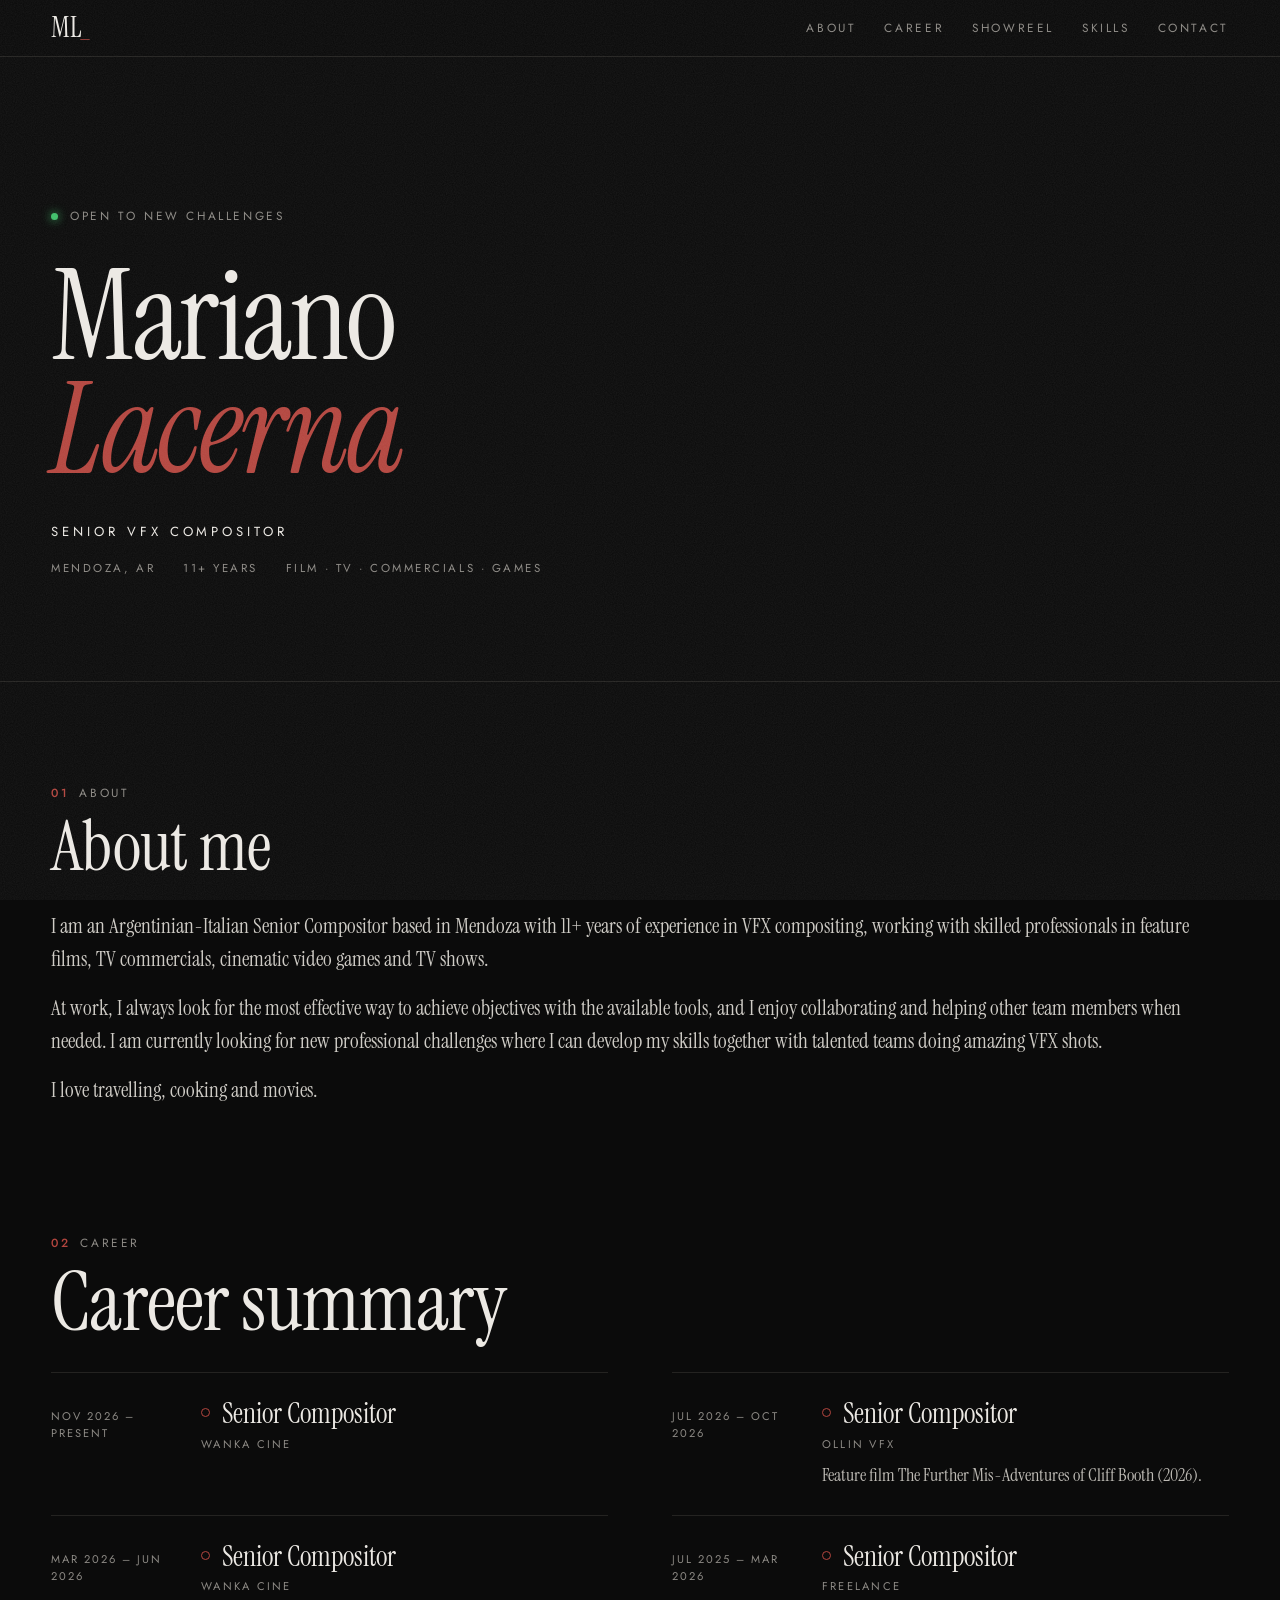
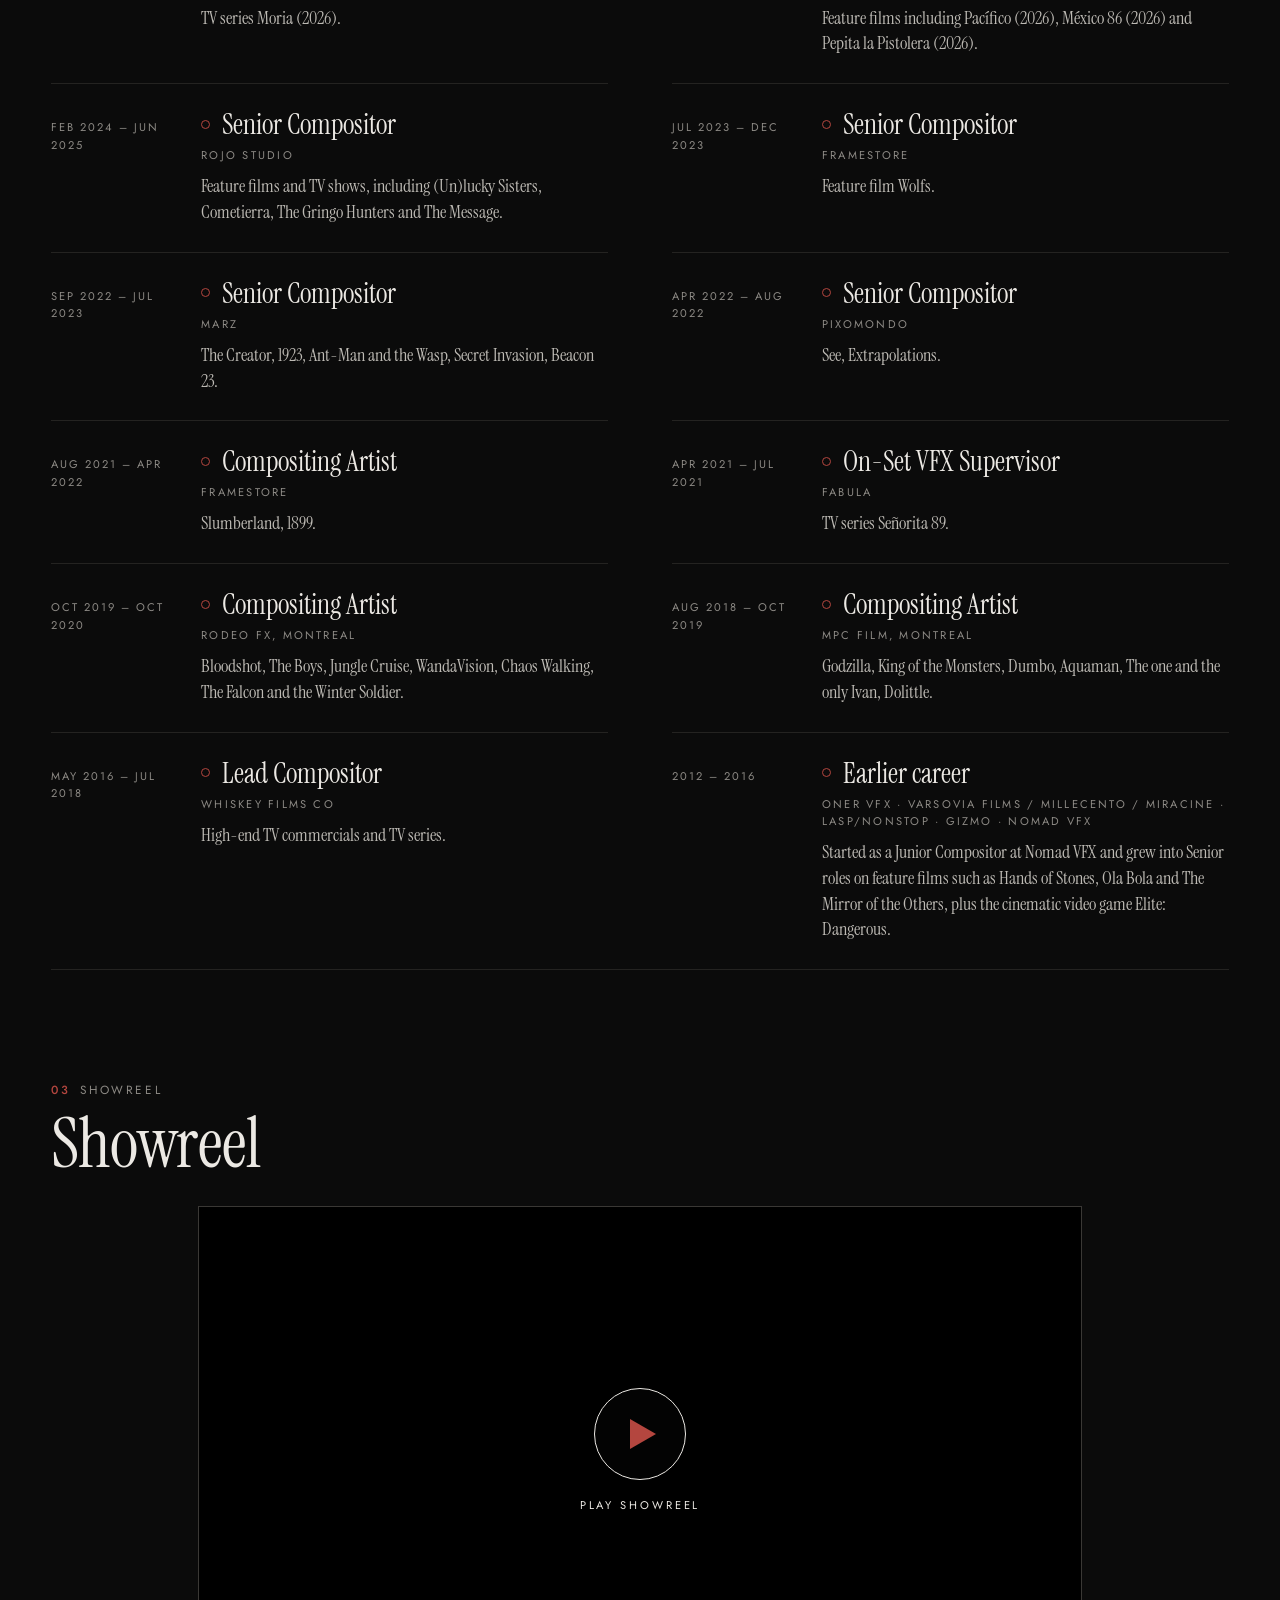
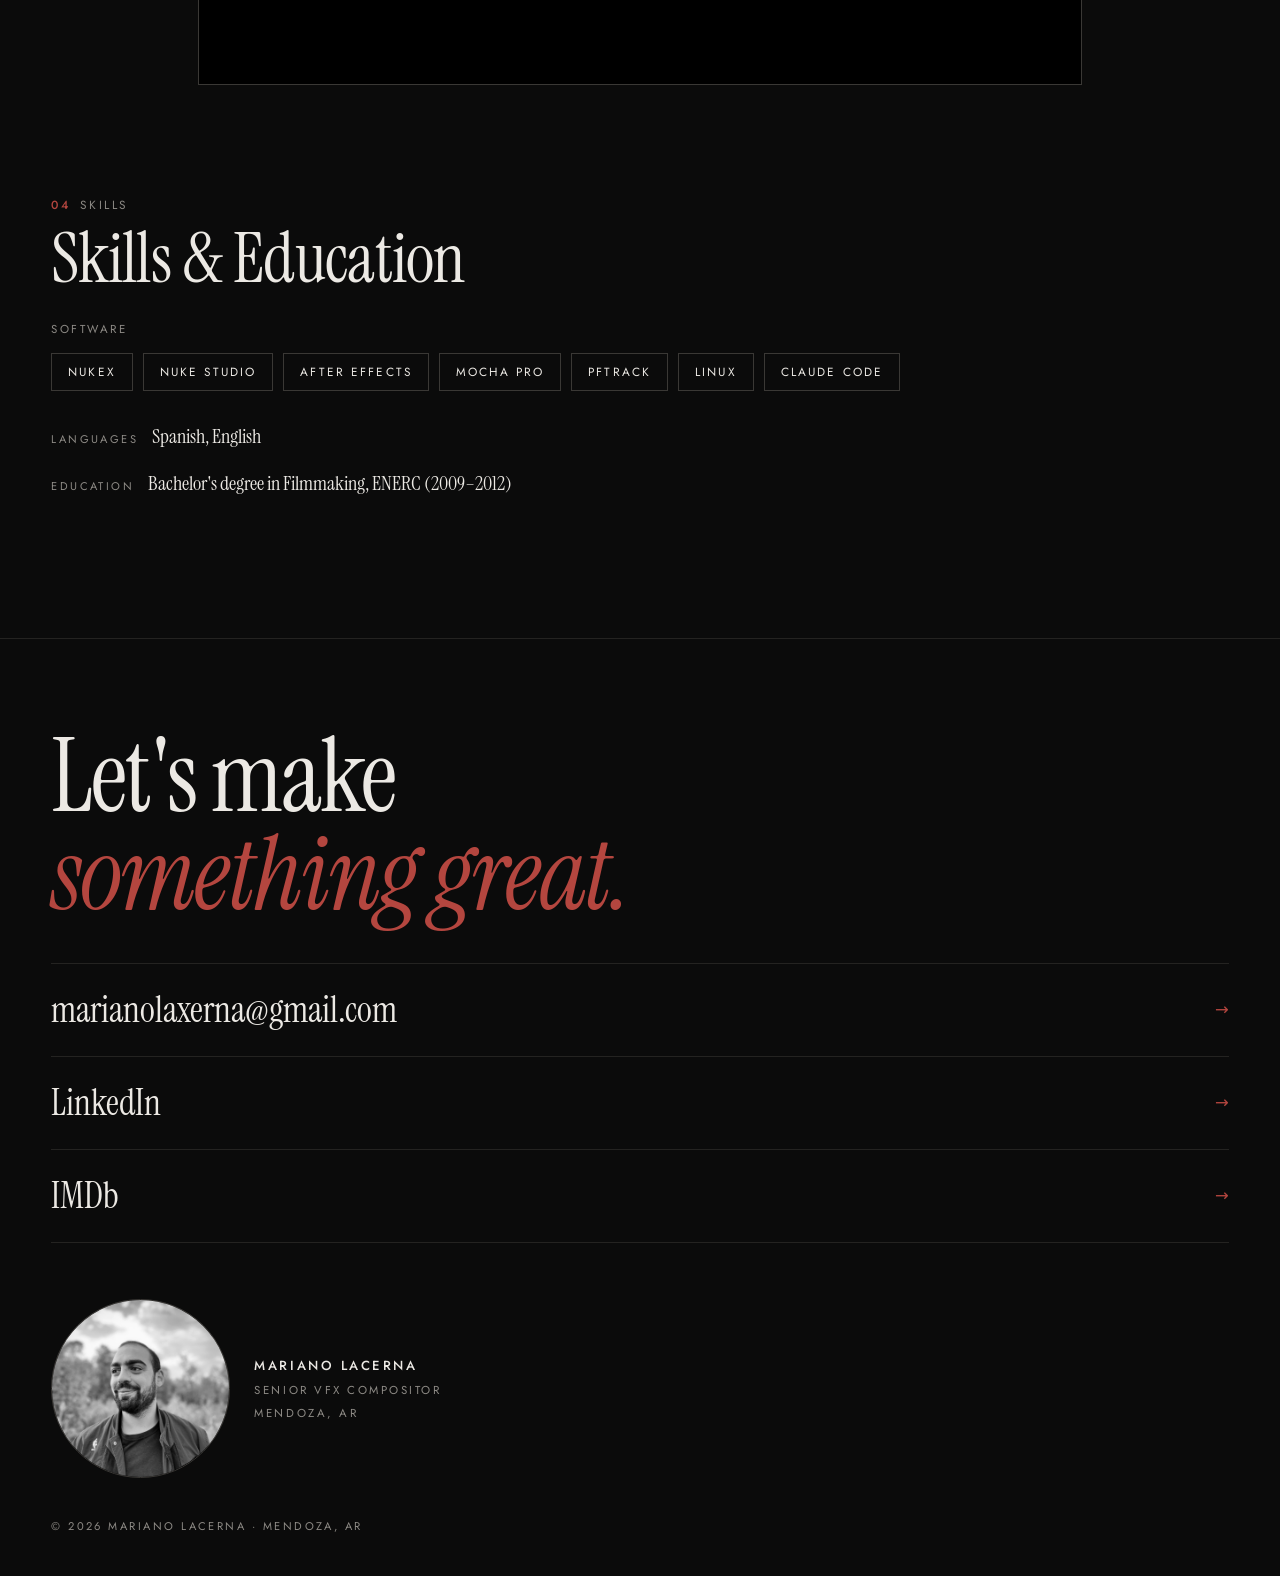
==== index.html @ 662ea22d "About me: full-width text Co-Authored-By: Claude Sonnet 5.5 <noreply@anthropic.com>" ====
<!DOCTYPE html>
<html lang="en">
<head>
  <meta charset="UTF-8">
  <meta name="viewport" content="width=device-width, initial-scale=1">
  <title>Mariano Lacerna – VFX Compositor</title>
  <meta name="description" content="Personal website of Mariano Lacerna, Senior VFX Compositor with 11+ years of experience in feature films, TV shows, commercials and video games.">
  <meta name="theme-color" content="#0a0a0a">
  <link rel="preconnect" href="https://fonts.googleapis.com">
  <link rel="preconnect" href="https://fonts.gstatic.com" crossorigin>
  <link href="https://fonts.googleapis.com/css2?family=Instrument+Serif:ital@0;1&family=Jost:wght@300;400;500&display=swap" rel="stylesheet">
  <style>
    :root {
      --bg: #0b0b0b;
      --text: #ece9e4;
      --muted: #8d8a85;
      --line: #242321;
      --accent: #b4463f;      /* desaturated red */
      --ok: #3fbf6a;
      --gutter: clamp(20px, 4vw, 72px);
      --serif: "Instrument Serif", "Cormorant Garamond", Georgia, serif;
      --sans: "Jost", system-ui, -apple-system, "Segoe UI", Roboto, sans-serif;
    }
    * { box-sizing: border-box; }
    html { scroll-behavior: smooth; font-size: clamp(16px, .55vw + 9.4px, 22px); }
    body {
      margin: 0; background: var(--bg); color: var(--text);
      font-family: var(--serif); font-size: 1.2rem; line-height: 1.55;
      -webkit-font-smoothing: antialiased;
    }
    /* film grain */
    body::after {
      content: ""; position: fixed; inset: 0; pointer-events: none; z-index: 50; opacity: .07;
      background-image: url("data:image/svg+xml;utf8,<svg xmlns='http://www.w3.org/2000/svg' width='200' height='200'><filter id='n'><feTurbulence type='fractalNoise' baseFrequency='.9' numOctaves='2' stitchTiles='stitch'/><feColorMatrix values='0 0 0 0 1  0 0 0 0 1  0 0 0 0 1  0 0 0 .9 0'/></filter><rect width='100%' height='100%' filter='url(%23n)'/></svg>");
    }
    ::selection { background: var(--accent); color: #fff; }
    a { color: inherit; }
    :focus-visible { outline: 1px solid var(--text); outline-offset: 4px; }
    .container { width: 100%; padding: 0 var(--gutter); }

    /* ---------- top bar ---------- */
    .topbar { position: sticky; top: 0; z-index: 10; background: rgba(11,11,11,.88); backdrop-filter: blur(6px); border-bottom: 1px solid var(--line); }
    .topbar .container { display: flex; justify-content: space-between; align-items: center; gap: 16px; min-height: 56px; }
    .logo { font-family: var(--serif); font-size: 1.7rem; text-decoration: none; line-height: 1; }
    .logo span { color: var(--accent); font-style: italic; }
    nav { display: flex; flex-wrap: wrap; gap: 4px 28px; }
    nav a { font-family: var(--sans); font-size: .72rem; text-transform: uppercase; letter-spacing: .22em; color: var(--muted); text-decoration: none; padding: 4px 0; transition: color .2s; }
    nav a:hover { color: var(--text); }

    /* ---------- hero ---------- */
    .hero { padding: clamp(64px, 11vw, 150px) 0 clamp(56px, 8vw, 110px); border-bottom: 1px solid var(--line); text-align: left; }
    .status { display: inline-flex; align-items: center; gap: 12px; font-family: var(--sans); font-size: .72rem; text-transform: uppercase; letter-spacing: .22em; color: var(--muted); margin-bottom: 36px; }
    .status i { width: 7px; height: 7px; border-radius: 50%; background: var(--ok); box-shadow: 0 0 10px var(--ok); animation: blink 1.6s ease-in-out infinite; }
    .hero h1 { margin: 0; font-family: var(--serif); font-weight: 400; font-size: clamp(2.7rem, 9.75vw, 9rem); line-height: .9; letter-spacing: -.02em; }
    .hero h1 em { display: block; font-style: italic; color: var(--accent); }
    .tagline { margin: 36px 0 0; max-width: none; font-family: var(--sans); font-size: .8rem; text-transform: uppercase; letter-spacing: .3em; color: var(--text); }
    .hero-meta { margin-top: 18px; display: flex; flex-wrap: wrap; justify-content: flex-start; gap: 6px 28px; font-family: var(--sans); font-size: .7rem; text-transform: uppercase; letter-spacing: .22em; color: var(--muted); }

    /* ---------- sections ---------- */
    .wrap { width: 100%; padding: 0 var(--gutter); }
    section { padding: clamp(56px, 8vw, 110px) 0 8px; }
    .row { display: grid; grid-template-columns: minmax(0, 1fr); gap: 10px; }
    .row > div { min-width: 0; }
    .label { font-family: var(--sans); font-size: .72rem; text-transform: uppercase; letter-spacing: .22em; color: var(--muted); }
    .label b { color: var(--accent); font-weight: 500; margin-right: 10px; }
    h2 { margin: 0 0 28px; font-family: var(--serif); font-weight: 400; font-size: clamp(2.4rem, 5.4vw, 4.6rem); line-height: 1; letter-spacing: -.01em; }
    p { margin: 0 0 16px; max-width: 58ch; }
    #about p { color: #cfccc6; font-size: 1.3rem; max-width: none; }

    /* ---------- showreel ---------- */
    .reel { position: relative; border: 1px solid #3a3835; background: #000; width: 75%; max-width: 960px; margin: 0 auto; }
    .reel iframe { display: block; filter: grayscale(1) brightness(.6) contrast(1.15); transition: filter .3s ease; }
    .play {
      position: absolute; top: 50%; left: 50%; z-index: 4;
      width: 92px; height: 92px; margin: -58px 0 0 -46px; padding: 0; cursor: pointer;
      background: rgba(11,11,11,.35); border: 1px solid var(--text); border-radius: 50%;
      display: grid; place-items: center; color: var(--text);
      transition: background .25s, border-color .25s, transform .25s, opacity .3s;
    }
    .play svg { width: 26px; height: 30px; margin-left: 5px; fill: var(--accent); transition: fill .25s; }
    .play::after {
      content: "Play showreel"; position: absolute; top: calc(100% + 18px); left: 50%; transform: translateX(-50%);
      white-space: nowrap; font-family: var(--sans); font-size: .68rem; text-transform: uppercase; letter-spacing: .26em; color: var(--text);
    }
    .play:hover { background: var(--accent); border-color: var(--accent); transform: scale(1.06); }
    .play:hover svg { fill: #fff; }
    .play:focus-visible { outline: 1px solid #fff; outline-offset: 6px; }
    .reel.playing .play { opacity: 0; pointer-events: none; }
    .reel.playing iframe { filter: none; }

    /* ---------- career ---------- */
    .timeline { list-style: none; margin: 0; padding: 0; display: grid; grid-template-columns: repeat(2, minmax(0, 1fr)); column-gap: clamp(32px, 5vw, 96px); border-bottom: 1px solid var(--line); }
    .timeline li { display: grid; grid-template-columns: clamp(130px, 10vw, 170px) minmax(0, 1fr); gap: 6px 20px; padding: 26px 0; border-top: 1px solid var(--line); }
    .date { font-family: var(--sans); font-size: .68rem; text-transform: uppercase; letter-spacing: .18em; color: var(--muted); padding-top: .55rem; }
    .role { font-family: var(--serif); font-size: 1.7rem; line-height: 1.1; }
    .role::before { content: ""; display: inline-block; width: 7px; height: 7px; border-radius: 50%; background: transparent; border: 1px solid var(--accent); margin-right: 12px; vertical-align: .2em; }
    .timeline li:hover .role::before { background: var(--accent); }
    .co { font-family: var(--sans); font-size: .68rem; text-transform: uppercase; letter-spacing: .2em; color: var(--muted); margin-top: 6px; }
    .timeline p { margin: 10px 0 0; font-size: 1.12rem; color: #bdbab4; max-width: 60ch; line-height: 1.4; }
    #career h2 { font-size: clamp(2.8rem, 6.4vw, 5.6rem); }

    /* ---------- skills ---------- */
    .sub { font-family: var(--sans); font-size: .7rem; text-transform: uppercase; letter-spacing: .22em; color: var(--muted); margin: 0 0 14px; }
    .skills { display: flex; flex-wrap: wrap; gap: 10px; list-style: none; margin: 0 0 30px; padding: 0; }
    .skills li { font-family: var(--sans); font-size: .72rem; text-transform: uppercase; letter-spacing: .18em; padding: 9px 16px; border: 1px solid #3a3835; }
    .facts { font-size: 1.2rem; }
    .facts strong { font-family: var(--sans); font-weight: 400; color: var(--muted); font-size: .68rem; text-transform: uppercase; letter-spacing: .22em; margin-right: 14px; }

    /* ---------- footer ---------- */
    footer { margin-top: clamp(64px, 9vw, 120px); width: 100%; border-top: 1px solid var(--line); padding: clamp(48px, 7vw, 96px) 0 40px; }
    .contact-title { font-family: var(--serif); font-weight: 400; font-size: clamp(2.8rem, 8vw, 7rem); line-height: .95; letter-spacing: -.02em; margin: 0 0 40px; }
    .contact-title em { color: var(--accent); }
    .links { display: flex; flex-direction: column; margin-bottom: 56px; }
    .links a { display: flex; justify-content: space-between; align-items: center; padding: 18px 0; border-top: 1px solid var(--line); font-size: clamp(1.4rem, 3vw, 2.2rem); text-decoration: none; transition: color .2s, padding .2s; }
    .links a:last-child { border-bottom: 1px solid var(--line); }
    .links a span { font-family: var(--sans); font-size: 1rem; color: var(--accent); transition: transform .2s; }
    .links a:hover { color: var(--accent); padding-left: 10px; }
    .links a:hover span { transform: translateX(6px); }
    .portrait { display: flex; align-items: center; gap: 24px; margin: 0 0 40px; }
    .portrait .pic { width: clamp(120px, 14vw, 200px); aspect-ratio: 1; flex: none; overflow: hidden; border-radius: 50%; border: 1px solid #3a3835; background: #000; }
    .portrait img { width: 100%; height: 100%; display: block; object-fit: cover; object-position: 50% 35%; filter: grayscale(1) contrast(1.05); }
    .portrait figcaption { font-family: var(--sans); font-size: .7rem; text-transform: uppercase; letter-spacing: .22em; color: var(--muted); line-height: 2; }
    .portrait figcaption b { display: block; color: var(--text); font-weight: 500; font-size: .8rem; }
    .copy { font-family: var(--sans); font-size: .68rem; text-transform: uppercase; letter-spacing: .22em; color: var(--muted); }

    /* ---------- motion ---------- */
    @keyframes blink { 50% { opacity: .25; } }
    @keyframes reveal { from { opacity: 0; transform: translateY(14px); } to { opacity: 1; transform: none; } }
    .hero .container > * { animation: reveal .8s ease both; }
    .hero .container > *:nth-child(2) { animation-delay: .1s; }
    .hero .container > *:nth-child(3) { animation-delay: .2s; }
    .hero .container > *:nth-child(4) { animation-delay: .3s; }
    @media (prefers-reduced-motion: reduce) {
      html { scroll-behavior: auto; }
      *, *::before, *::after { animation: none !important; transition: none !important; }
    }

    /* ---------- responsive ---------- */
    @media (max-width: 1000px) {
      .timeline { grid-template-columns: minmax(0, 1fr); }
      .reel { width: 100%; }
    }
    @media (max-width: 720px) {
      .timeline li { grid-template-columns: 1fr; gap: 4px; }
      .topbar .container { padding-top: 8px; padding-bottom: 8px; flex-direction: column; align-items: flex-start; gap: 4px; }
      nav { gap: 4px 18px; }
    }
  </style>
</head>
<body>

  <div class="topbar">
    <div class="container">
      <a class="logo" href="#top">ML<span>_</span></a>
      <nav aria-label="Main">
        <a href="#about">About</a>
        <a href="#career">Career</a>
        <a href="#showreel">Showreel</a>
        <a href="#skills">Skills</a>
        <a href="#contact">Contact</a>
      </nav>
    </div>
  </div>

  <header class="hero" id="top">
    <div class="container">
      <div class="status"><i></i> Open to new challenges</div>
      <h1>Mariano<em>Lacerna</em></h1>
      <p class="tagline">Senior VFX Compositor</p>
      <div class="hero-meta">
        <span>Mendoza, AR</span>
        <span>11+ years</span>
        <span>Film · TV · Commercials · Games</span>
      </div>
    </div>
  </header>

  <main class="wrap">

    <section id="about">
      <div class="row">
        <div class="label"><b>01</b>About</div>
        <div>
          <h2>About me</h2>
          <p>
            I am an Argentinian-Italian Senior Compositor based in Mendoza with 11+ years of
            experience in VFX compositing, working with skilled professionals in feature films,
            TV commercials, cinematic video games and TV shows.
          </p>
          <p>
            At work, I always look for the most effective way to achieve objectives with the
            available tools, and I enjoy collaborating and helping other team members when needed.
            I am currently looking for new professional challenges where I can develop my skills
            together with talented teams doing amazing VFX shots.
          </p>
          <p>I love travelling, cooking and movies.</p>
        </div>
      </div>
    </section>

    <section id="career">
      <div class="row">
        <div class="label"><b>02</b>Career</div>
        <div>
          <h2>Career summary</h2>
          <ul class="timeline">
            <li>
              <div class="date">Nov 2026 – Present</div>
              <div><div class="role">Senior Compositor</div><div class="co">Wanka Cine</div></div>
            </li>
            <li>
              <div class="date">Jul 2026 – Oct 2026</div>
              <div><div class="role">Senior Compositor</div><div class="co">Ollin VFX</div>
              <p>Feature film The Further Mis-Adventures of Cliff Booth (2026).</p></div>
            </li>
            <li>
              <div class="date">Mar 2026 – Jun 2026</div>
              <div><div class="role">Senior Compositor</div><div class="co">Wanka Cine</div>
              <p>TV series Moria (2026).</p></div>
            </li>
            <li>
              <div class="date">Jul 2025 – Mar 2026</div>
              <div><div class="role">Senior Compositor</div><div class="co">Freelance</div>
              <p>Feature films including Pacífico (2026), México 86 (2026) and Pepita la Pistolera (2026).</p></div>
            </li>
            <li>
              <div class="date">Feb 2024 – Jun 2025</div>
              <div><div class="role">Senior Compositor</div><div class="co">Rojo Studio</div>
              <p>Feature films and TV shows, including (Un)lucky Sisters, Cometierra, The Gringo Hunters and The Message.</p></div>
            </li>
            <li>
              <div class="date">Jul 2023 – Dec 2023</div>
              <div><div class="role">Senior Compositor</div><div class="co">Framestore</div>
              <p>Feature film Wolfs.</p></div>
            </li>
            <li>
              <div class="date">Sep 2022 – Jul 2023</div>
              <div><div class="role">Senior Compositor</div><div class="co">MARZ</div>
              <p>The Creator, 1923, Ant-Man and the Wasp, Secret Invasion, Beacon 23.</p></div>
            </li>
            <li>
              <div class="date">Apr 2022 – Aug 2022</div>
              <div><div class="role">Senior Compositor</div><div class="co">Pixomondo</div>
              <p>See, Extrapolations.</p></div>
            </li>
            <li>
              <div class="date">Aug 2021 – Apr 2022</div>
              <div><div class="role">Compositing Artist</div><div class="co">Framestore</div>
              <p>Slumberland, 1899.</p></div>
            </li>
            <li>
              <div class="date">Apr 2021 – Jul 2021</div>
              <div><div class="role">On-Set VFX Supervisor</div><div class="co">Fabula</div>
              <p>TV series Señorita 89.</p></div>
            </li>
            <li>
              <div class="date">Oct 2019 – Oct 2020</div>
              <div><div class="role">Compositing Artist</div><div class="co">Rodeo FX, Montreal</div>
              <p>Bloodshot, The Boys, Jungle Cruise, WandaVision, Chaos Walking, The Falcon and the Winter Soldier.</p></div>
            </li>
            <li>
              <div class="date">Aug 2018 – Oct 2019</div>
              <div><div class="role">Compositing Artist</div><div class="co">MPC Film, Montreal</div>
              <p>Godzilla, King of the Monsters, Dumbo, Aquaman, The one and the only Ivan, Dolittle.</p></div>
            </li>
            <li>
              <div class="date">May 2016 – Jul 2018</div>
              <div><div class="role">Lead Compositor</div><div class="co">Whiskey Films Co</div>
              <p>High-end TV commercials and TV series.</p></div>
            </li>
            <li>
              <div class="date">2012 – 2016</div>
              <div><div class="role">Earlier career</div>
              <div class="co">Oner VFX · Varsovia Films / Millecento / MiraCine · LASP/NonStop · Gizmo · Nomad VFX</div>
              <p>
                Started as a Junior Compositor at Nomad VFX and grew into Senior roles on feature films
                such as Hands of Stones, Ola Bola and The Mirror of the Others, plus the cinematic
                video game Elite: Dangerous.
              </p></div>
            </li>
          </ul>
        </div>
      </div>
    </section>

    <section id="showreel">
      <div class="row">
        <div class="label"><b>03</b>Showreel</div>
        <div>
          <h2>Showreel</h2>
          <div class="reel">
            <div style="padding:54.17% 0 0 0;position:relative;"><iframe src="https://player.vimeo.com/video/888430497?autopause=0&amp;player_id=0&amp;app_id=58479" frameborder="0" allow="autoplay; fullscreen; picture-in-picture; clipboard-write; encrypted-media; web-share" referrerpolicy="strict-origin-when-cross-origin" style="position:absolute;top:0;left:0;width:100%;height:100%;" title="Mariano Lacerna - reel2025"></iframe></div>
            <button class="play" type="button" aria-label="Play showreel">
              <svg viewBox="0 0 26 30" aria-hidden="true"><polygon points="0,0 26,15 0,30"/></svg>
            </button>
          </div>
          <script src="https://player.vimeo.com/api/player.js"></script>
          <script>
            (function () {
              var reel = document.querySelector('.reel');
              var frame = reel && reel.querySelector('iframe');
              if (!frame || !window.Vimeo) return;
              var player = new Vimeo.Player(frame);
              var btn = reel.querySelector('.play');
              btn.addEventListener('click', function () { player.play(); });
              player.on('play', function () { reel.classList.add('playing'); });
              player.on('pause', function () { reel.classList.remove('playing'); });
              player.on('ended', function () { reel.classList.remove('playing'); });
            })();
          </script>
        </div>
      </div>
    </section>

    <section id="skills">
      <div class="row">
        <div class="label"><b>04</b>Skills</div>
        <div>
          <h2>Skills &amp; Education</h2>
          <p class="sub">Software</p>
          <ul class="skills">
            <li>NukeX</li>
            <li>Nuke Studio</li>
            <li>After Effects</li>
            <li>Mocha Pro</li>
            <li>PFTrack</li>
            <li>Linux</li>
            <li>Claude Code</li>
          </ul>
          <p class="facts"><strong>Languages</strong>Spanish, English</p>
          <p class="facts"><strong>Education</strong>Bachelor's degree in Filmmaking, ENERC (2009–2012)</p>
        </div>
      </div>
    </section>
  </main>

  <footer id="contact">
    <div class="container">
      <h2 class="contact-title">Let's make<br><em>something great.</em></h2>
      <div class="links">
        <a href="mailto:marianolaxerna@gmail.com">marianolaxerna@gmail.com <span>→</span></a>
        <a href="https://www.linkedin.com/in/marianolacerna">LinkedIn <span>→</span></a>
        <a href="https://www.imdb.com/name/nm5569918/">IMDb <span>→</span></a>
      </div>
      <figure class="portrait">
        <div class="pic"><img src="assets/foto.jpg" alt="Portrait of Mariano Lacerna" width="400" height="400"></div>
        <figcaption><b>Mariano Lacerna</b>Senior VFX Compositor<br>Mendoza, AR</figcaption>
      </figure>
      <div class="copy">© 2026 Mariano Lacerna · Mendoza, AR</div>
    </div>
  </footer>

</body>
</html>
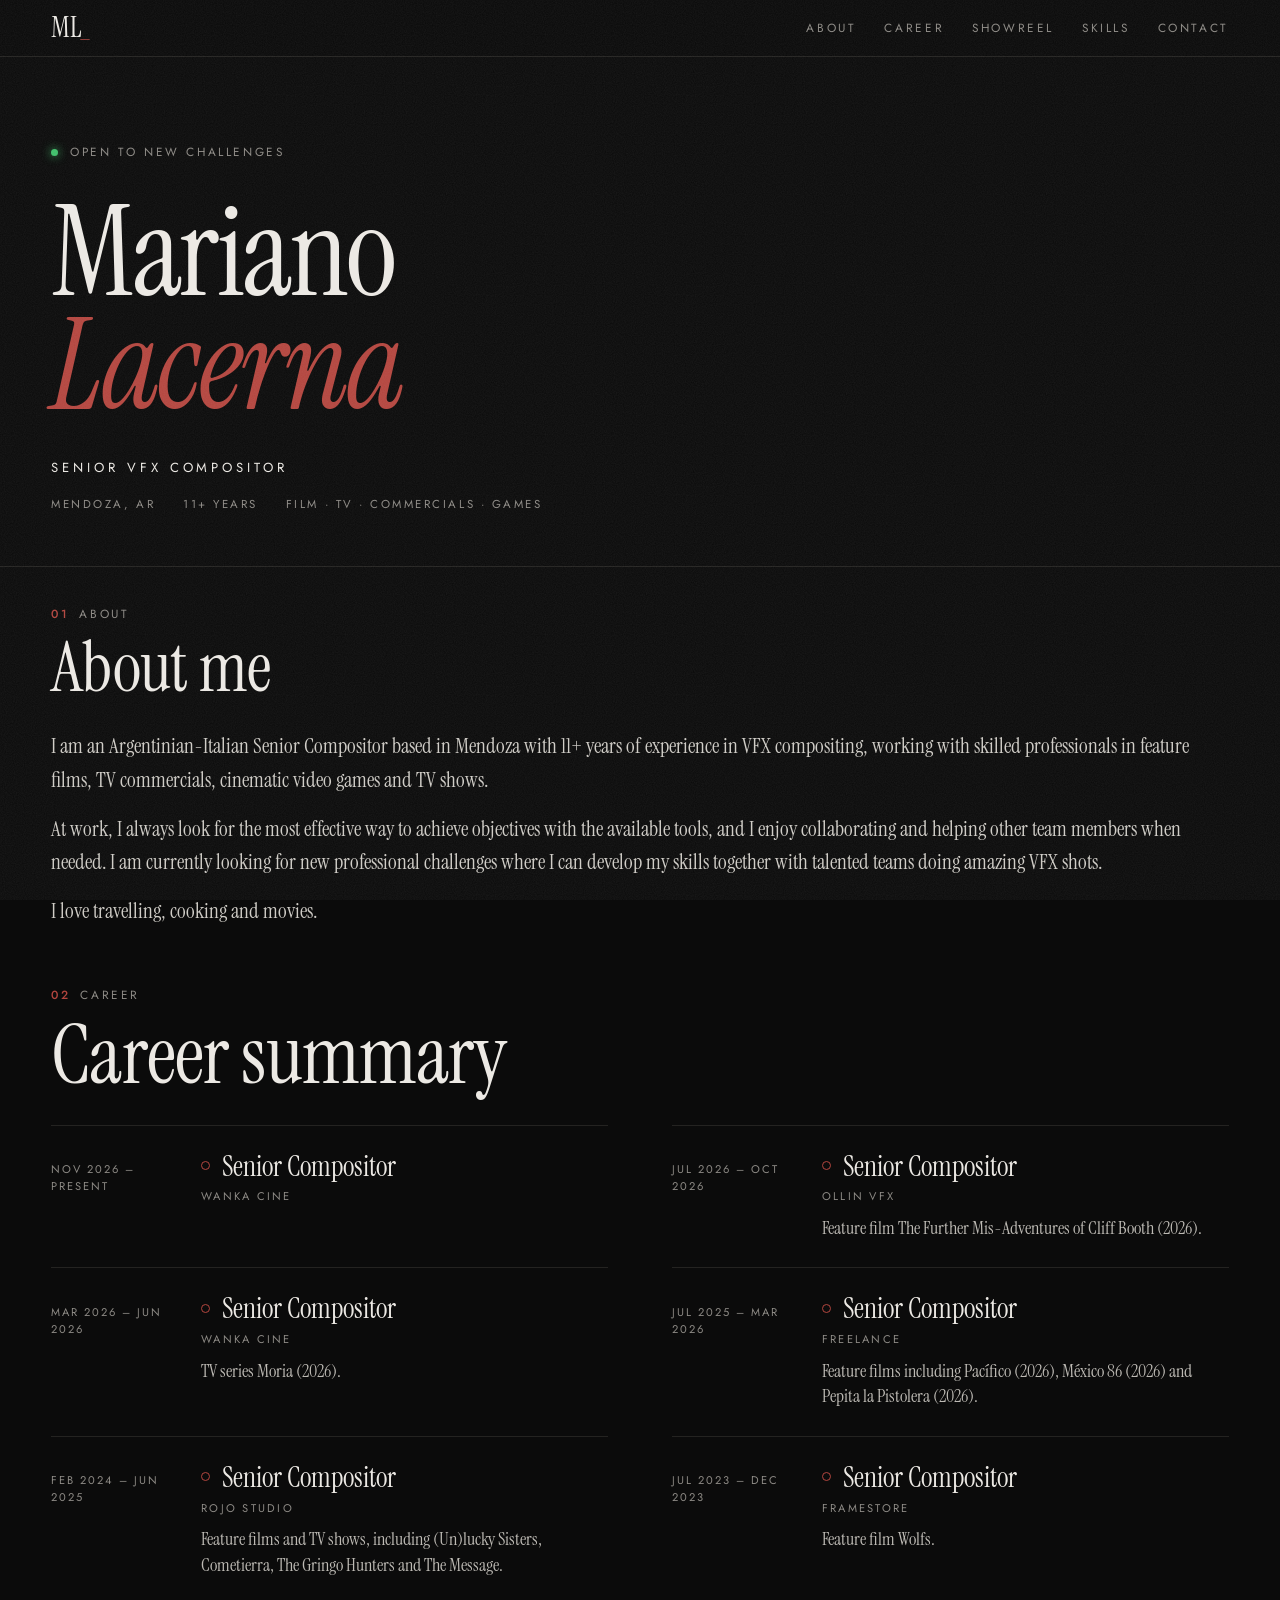
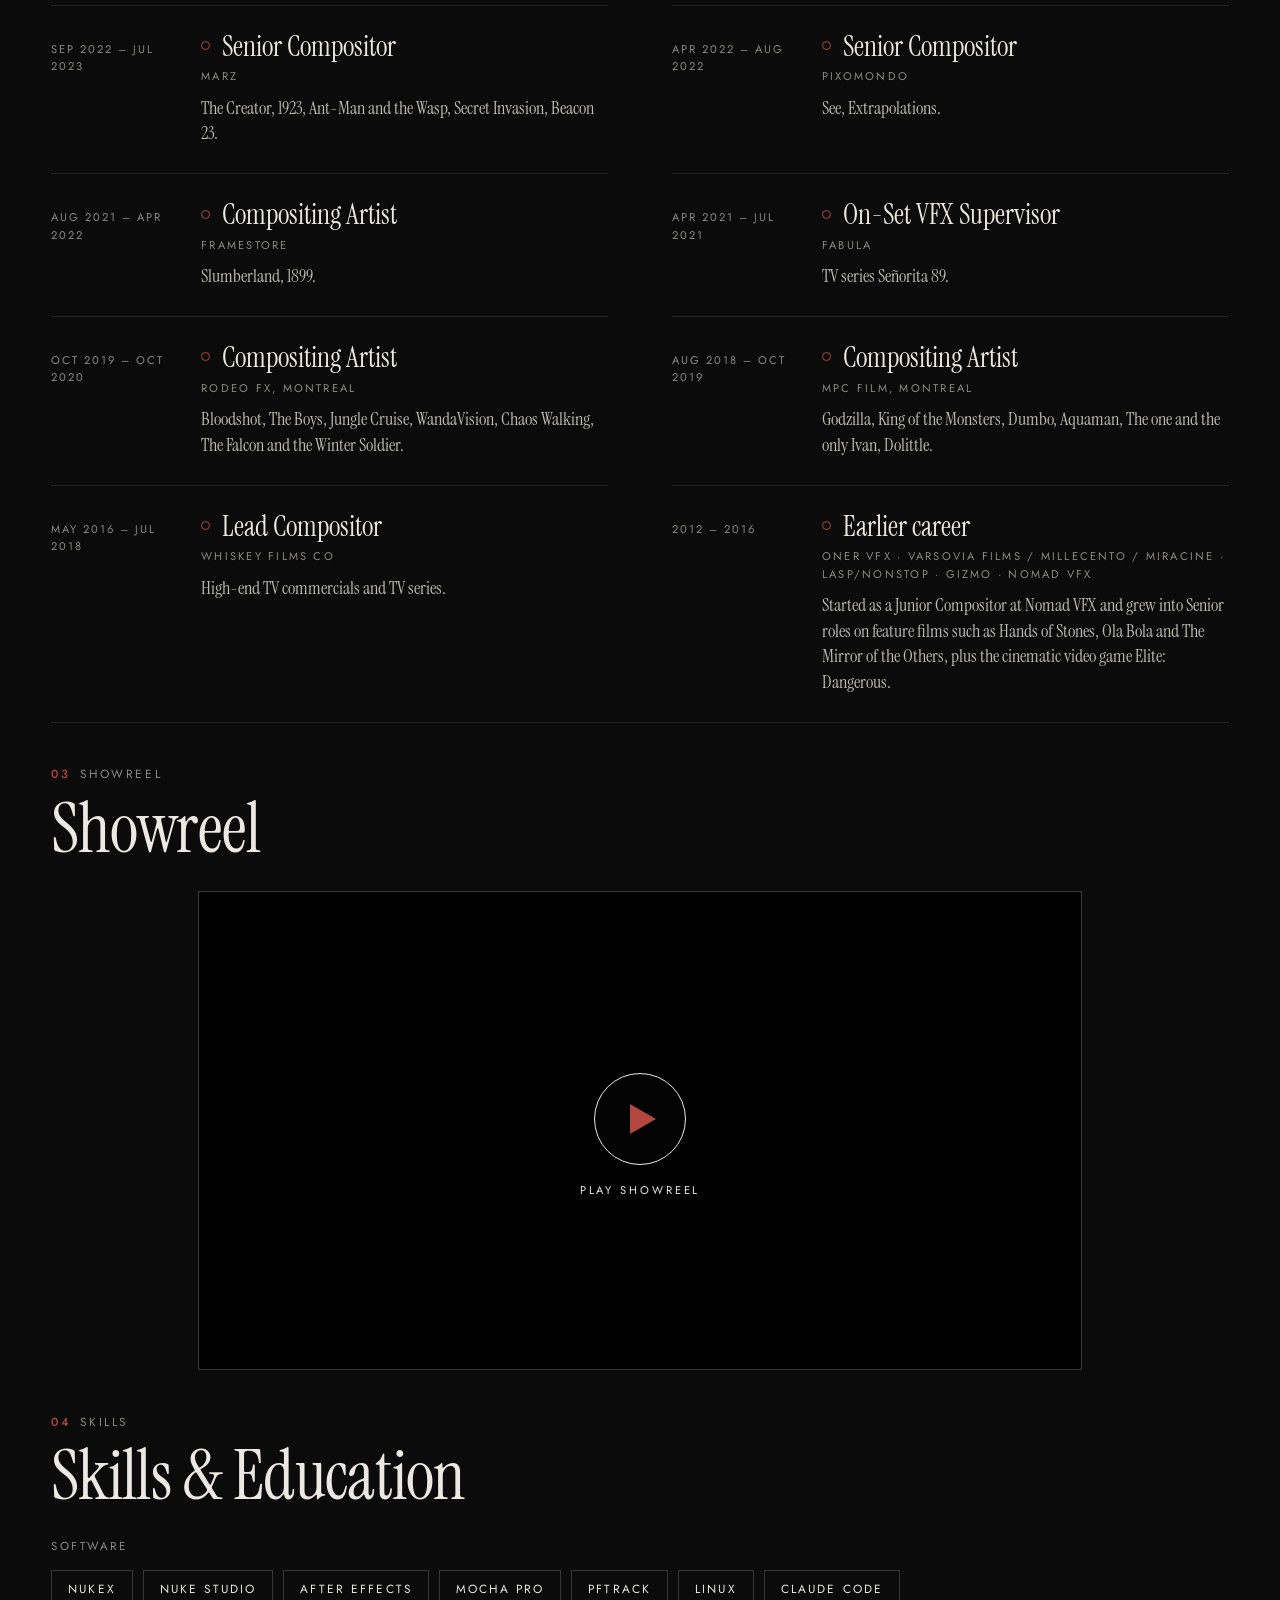
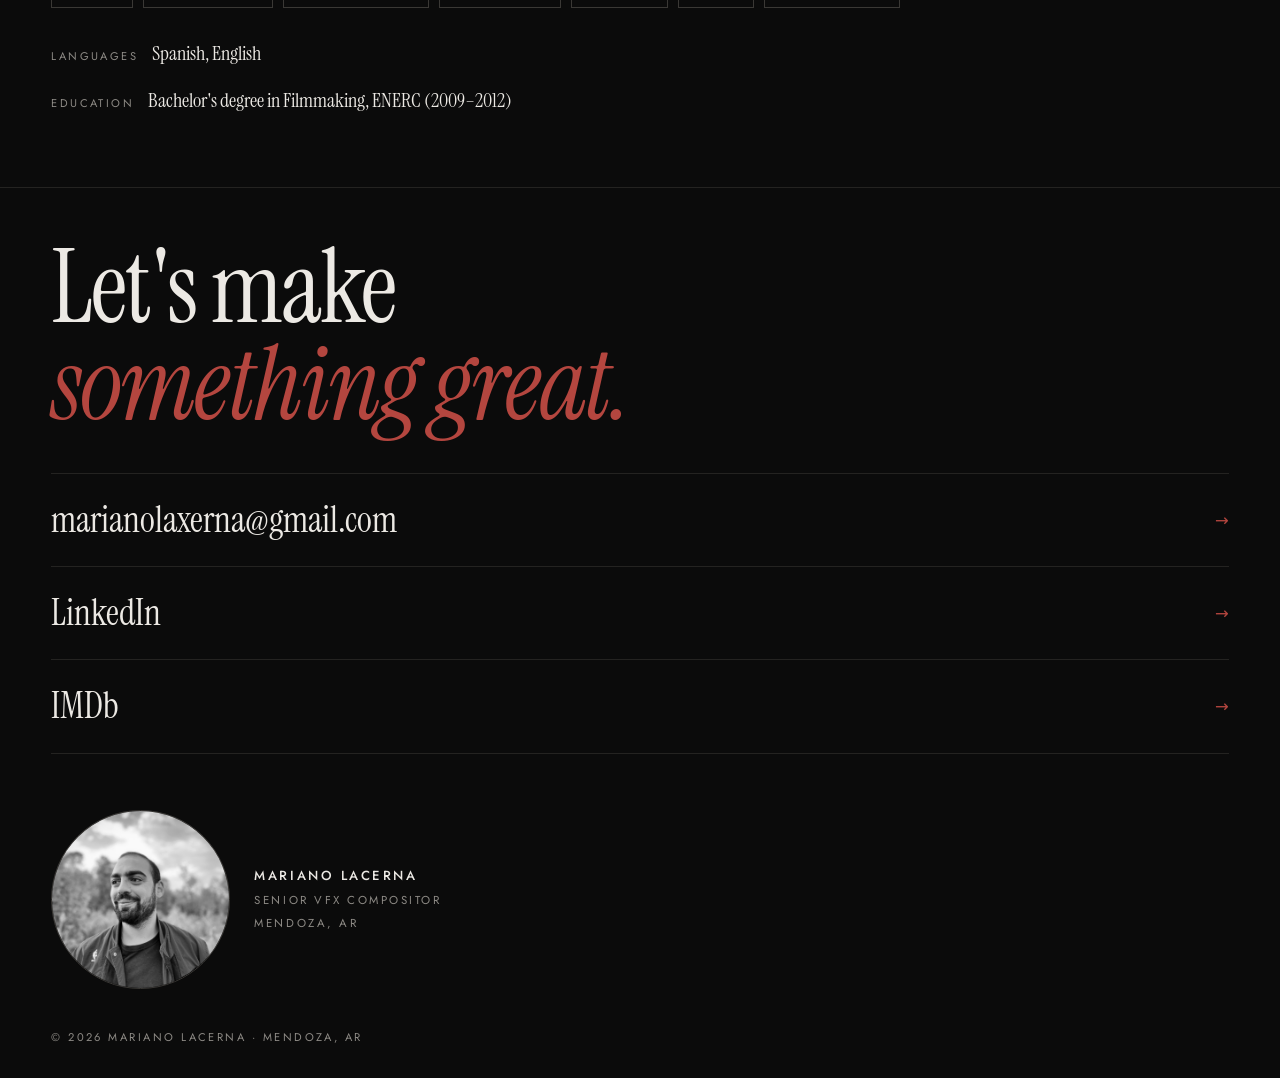
==== commit 455947bc: "Tighter spacing between sections Co-Authored-By: Claude Sonnet 5.5 <noreply@anthropic.com>" ====
--- a/index.html
+++ b/index.html
@@ -48,7 +48,7 @@
     nav a:hover { color: var(--text); }
 
     /* ---------- hero ---------- */
-    .hero { padding: clamp(64px, 11vw, 150px) 0 clamp(56px, 8vw, 110px); border-bottom: 1px solid var(--line); text-align: left; }
+    .hero { padding: clamp(40px, 6vw, 80px) 0 clamp(32px, 4vw, 56px); border-bottom: 1px solid var(--line); text-align: left; }
     .status { display: inline-flex; align-items: center; gap: 12px; font-family: var(--sans); font-size: .72rem; text-transform: uppercase; letter-spacing: .22em; color: var(--muted); margin-bottom: 36px; }
     .status i { width: 7px; height: 7px; border-radius: 50%; background: var(--ok); box-shadow: 0 0 10px var(--ok); animation: blink 1.6s ease-in-out infinite; }
     .hero h1 { margin: 0; font-family: var(--serif); font-weight: 400; font-size: clamp(2.7rem, 9.75vw, 9rem); line-height: .9; letter-spacing: -.02em; }
@@ -58,7 +58,7 @@
 
     /* ---------- sections ---------- */
     .wrap { width: 100%; padding: 0 var(--gutter); }
-    section { padding: clamp(56px, 8vw, 110px) 0 8px; }
+    section { padding: clamp(24px, 3vw, 44px) 0 4px; }
     .row { display: grid; grid-template-columns: minmax(0, 1fr); gap: 10px; }
     .row > div { min-width: 0; }
     .label { font-family: var(--sans); font-size: .72rem; text-transform: uppercase; letter-spacing: .22em; color: var(--muted); }
@@ -107,7 +107,7 @@
     .facts strong { font-family: var(--sans); font-weight: 400; color: var(--muted); font-size: .68rem; text-transform: uppercase; letter-spacing: .22em; margin-right: 14px; }
 
     /* ---------- footer ---------- */
-    footer { margin-top: clamp(64px, 9vw, 120px); width: 100%; border-top: 1px solid var(--line); padding: clamp(48px, 7vw, 96px) 0 40px; }
+    footer { margin-top: clamp(32px, 4vw, 56px); width: 100%; border-top: 1px solid var(--line); padding: clamp(32px, 4vw, 56px) 0 32px; }
     .contact-title { font-family: var(--serif); font-weight: 400; font-size: clamp(2.8rem, 8vw, 7rem); line-height: .95; letter-spacing: -.02em; margin: 0 0 40px; }
     .contact-title em { color: var(--accent); }
     .links { display: flex; flex-direction: column; margin-bottom: 56px; }
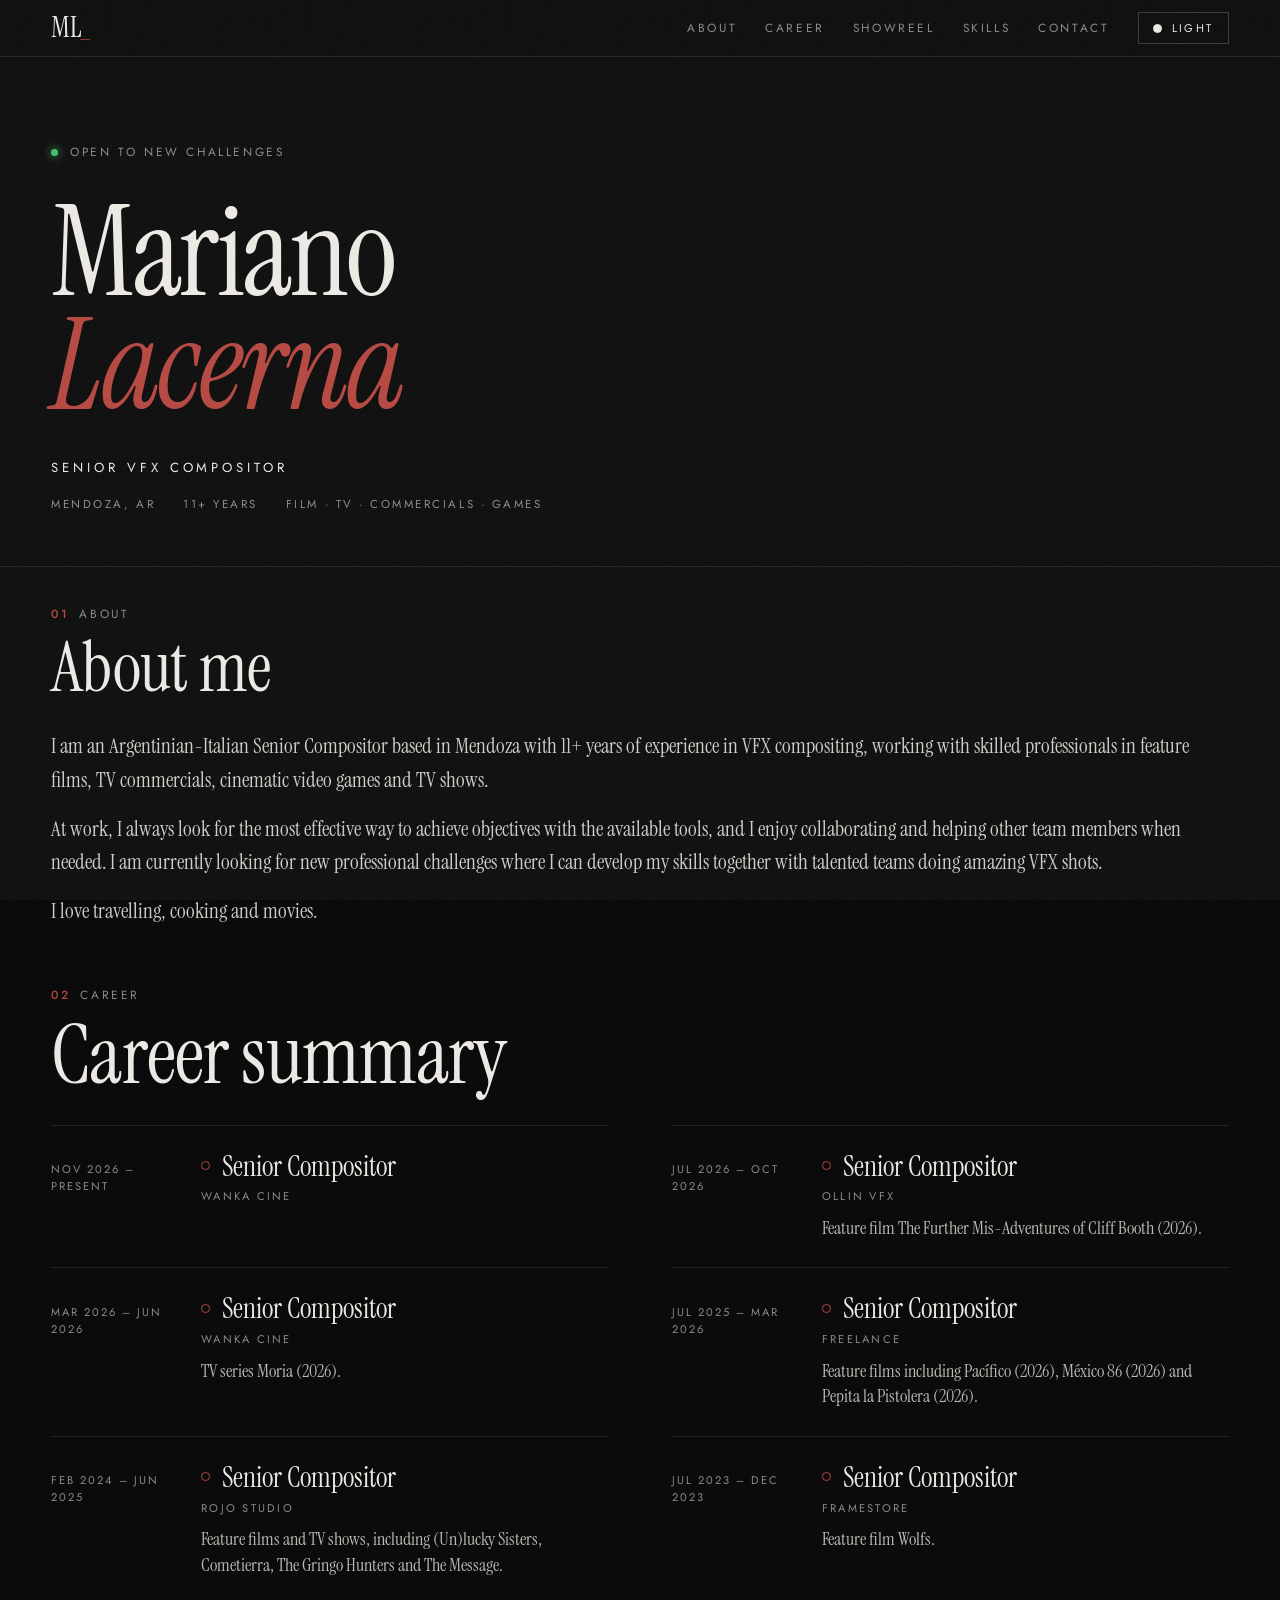
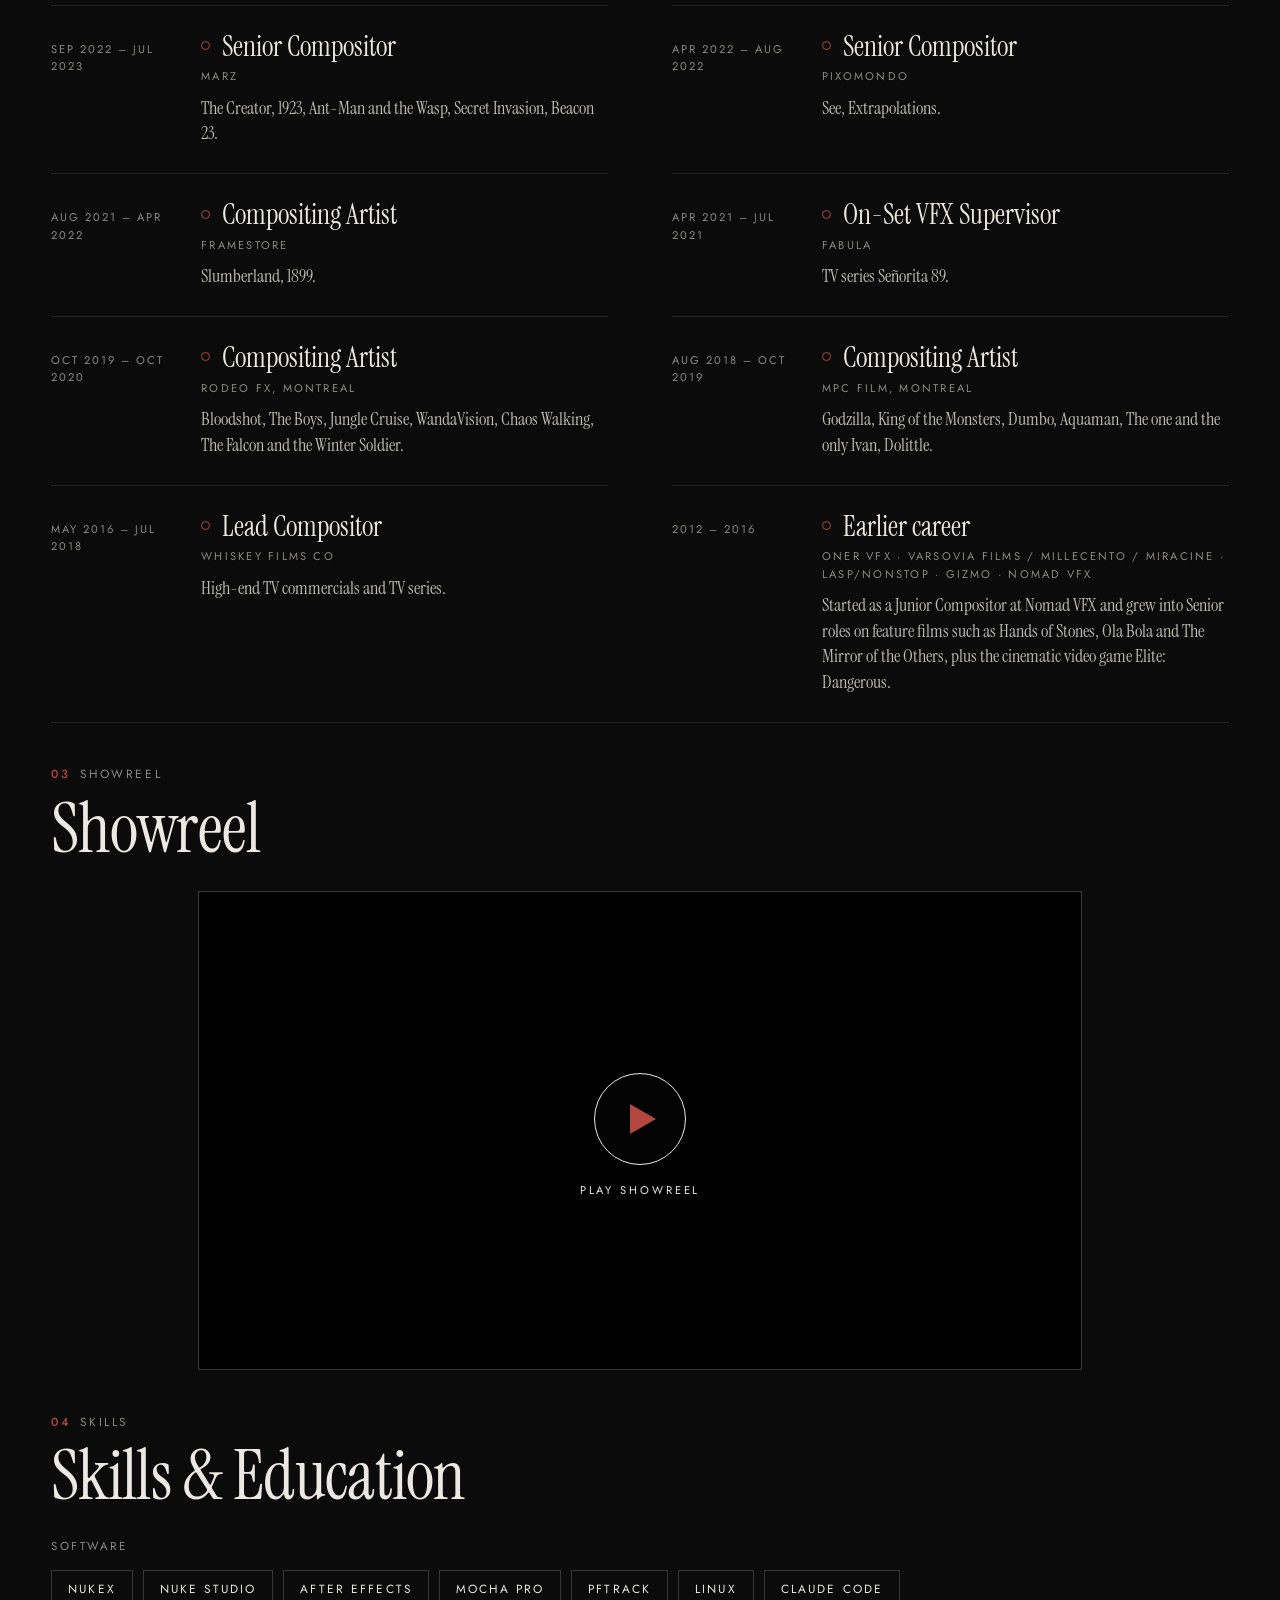
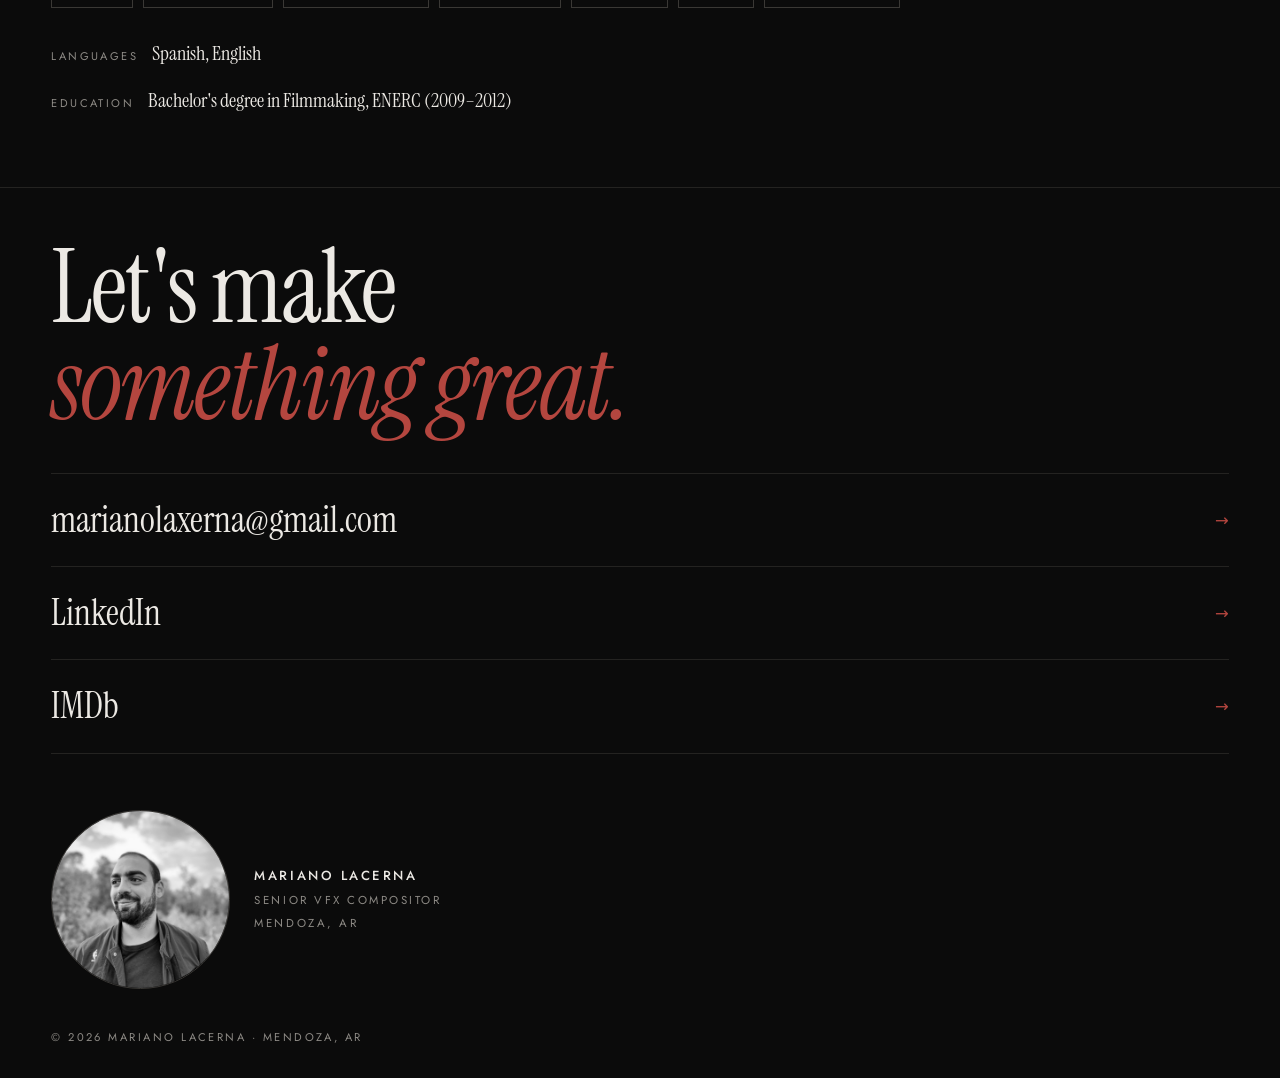
==== commit aabcfb9f: "Add light/dark theme toggle with inverted light palette Co-Authored-By: Claude Sonnet 5.5 <noreply@a" ====
--- a/index.html
+++ b/index.html
@@ -5,7 +5,8 @@
   <meta name="viewport" content="width=device-width, initial-scale=1">
   <title>Mariano Lacerna – VFX Compositor</title>
   <meta name="description" content="Personal website of Mariano Lacerna, Senior VFX Compositor with 11+ years of experience in feature films, TV shows, commercials and video games.">
-  <meta name="theme-color" content="#0a0a0a">
+  <meta name="theme-color" content="#0b0b0b">
+  <script>try{var t=localStorage.getItem("theme");if(t)document.documentElement.setAttribute("data-theme",t);}catch(e){}</script>
   <link rel="preconnect" href="https://fonts.googleapis.com">
   <link rel="preconnect" href="https://fonts.gstatic.com" crossorigin>
   <link href="https://fonts.googleapis.com/css2?family=Instrument+Serif:ital@0;1&family=Jost:wght@300;400;500&display=swap" rel="stylesheet">
@@ -13,17 +14,34 @@
     :root {
       --bg: #0b0b0b;
       --text: #ece9e4;
+      --text-2: #cfccc6;
+      --text-3: #bdbab4;
       --muted: #8d8a85;
       --line: #242321;
+      --border: #3a3835;
       --accent: #b4463f;      /* desaturated red */
       --ok: #3fbf6a;
       --gutter: clamp(20px, 4vw, 72px);
       --serif: "Instrument Serif", "Cormorant Garamond", Georgia, serif;
       --sans: "Jost", system-ui, -apple-system, "Segoe UI", Roboto, sans-serif;
     }
+    /* light mode: inverted palette */
+    [data-theme="light"] {
+      --bg: #ece9e4;
+      --text: #0b0b0b;
+      --text-2: #2a2927;
+      --text-3: #4a4844;
+      --muted: #6f6c67;
+      --line: #cfcbc4;
+      --border: #b9b5ae;
+      --accent: #a63d36;
+      color-scheme: light;
+    }
+    [data-theme="light"] body::after { filter: invert(1); }
     * { box-sizing: border-box; }
     html { scroll-behavior: smooth; font-size: clamp(16px, .55vw + 9.4px, 22px); }
     body {
+      transition: background-color .3s, color .3s;
       margin: 0; background: var(--bg); color: var(--text);
       font-family: var(--serif); font-size: 1.2rem; line-height: 1.55;
       -webkit-font-smoothing: antialiased;
@@ -39,13 +57,23 @@
     .container { width: 100%; padding: 0 var(--gutter); }
 
     /* ---------- top bar ---------- */
-    .topbar { position: sticky; top: 0; z-index: 10; background: rgba(11,11,11,.88); backdrop-filter: blur(6px); border-bottom: 1px solid var(--line); }
+    .topbar { position: sticky; top: 0; z-index: 10; background: color-mix(in srgb, var(--bg) 88%, transparent); backdrop-filter: blur(6px); border-bottom: 1px solid var(--line); }
     .topbar .container { display: flex; justify-content: space-between; align-items: center; gap: 16px; min-height: 56px; }
     .logo { font-family: var(--serif); font-size: 1.7rem; text-decoration: none; line-height: 1; }
     .logo span { color: var(--accent); font-style: italic; }
     nav { display: flex; flex-wrap: wrap; gap: 4px 28px; }
     nav a { font-family: var(--sans); font-size: .72rem; text-transform: uppercase; letter-spacing: .22em; color: var(--muted); text-decoration: none; padding: 4px 0; transition: color .2s; }
     nav a:hover { color: var(--text); }
+    .nav-right { display: flex; align-items: center; gap: 28px; flex-wrap: wrap; }
+    .theme-toggle {
+      font-family: var(--sans); font-size: .68rem; text-transform: uppercase; letter-spacing: .22em;
+      color: var(--text); background: transparent; border: 1px solid var(--border);
+      padding: 7px 14px; cursor: pointer; display: inline-flex; align-items: center; gap: 10px;
+      transition: border-color .2s, background .2s, color .2s;
+    }
+    .theme-toggle:hover { border-color: var(--text); }
+    .theme-toggle i { width: 9px; height: 9px; border-radius: 50%; border: 1px solid var(--text); background: var(--text); display: inline-block; }
+    [data-theme="light"] .theme-toggle i { background: transparent; }
 
     /* ---------- hero ---------- */
     .hero { padding: clamp(40px, 6vw, 80px) 0 clamp(32px, 4vw, 56px); border-bottom: 1px solid var(--line); text-align: left; }
@@ -65,15 +93,15 @@
     .label b { color: var(--accent); font-weight: 500; margin-right: 10px; }
     h2 { margin: 0 0 28px; font-family: var(--serif); font-weight: 400; font-size: clamp(2.4rem, 5.4vw, 4.6rem); line-height: 1; letter-spacing: -.01em; }
     p { margin: 0 0 16px; max-width: 58ch; }
-    #about p { color: #cfccc6; font-size: 1.3rem; max-width: none; }
+    #about p { color: var(--text-2); font-size: 1.3rem; max-width: none; }
 
     /* ---------- showreel ---------- */
-    .reel { position: relative; border: 1px solid #3a3835; background: #000; width: 75%; max-width: 960px; margin: 0 auto; }
+    .reel { position: relative; border: 1px solid var(--border); background: #000; width: 75%; max-width: 960px; margin: 0 auto; }
     .reel iframe { display: block; filter: grayscale(1) brightness(.6) contrast(1.15); transition: filter .3s ease; }
     .play {
       position: absolute; top: 50%; left: 50%; z-index: 4;
       width: 92px; height: 92px; margin: -58px 0 0 -46px; padding: 0; cursor: pointer;
-      background: rgba(11,11,11,.35); border: 1px solid var(--text); border-radius: 50%;
+      background: color-mix(in srgb, var(--bg) 35%, transparent); border: 1px solid var(--text); border-radius: 50%;
       display: grid; place-items: center; color: var(--text);
       transition: background .25s, border-color .25s, transform .25s, opacity .3s;
     }
@@ -84,6 +112,7 @@
     }
     .play:hover { background: var(--accent); border-color: var(--accent); transform: scale(1.06); }
     .play:hover svg { fill: #fff; }
+    .play:hover::after { color: var(--text); }
     .play:focus-visible { outline: 1px solid #fff; outline-offset: 6px; }
     .reel.playing .play { opacity: 0; pointer-events: none; }
     .reel.playing iframe { filter: none; }
@@ -96,13 +125,13 @@
     .role::before { content: ""; display: inline-block; width: 7px; height: 7px; border-radius: 50%; background: transparent; border: 1px solid var(--accent); margin-right: 12px; vertical-align: .2em; }
     .timeline li:hover .role::before { background: var(--accent); }
     .co { font-family: var(--sans); font-size: .68rem; text-transform: uppercase; letter-spacing: .2em; color: var(--muted); margin-top: 6px; }
-    .timeline p { margin: 10px 0 0; font-size: 1.12rem; color: #bdbab4; max-width: 60ch; line-height: 1.4; }
+    .timeline p { margin: 10px 0 0; font-size: 1.12rem; color: var(--text-3); max-width: 60ch; line-height: 1.4; }
     #career h2 { font-size: clamp(2.8rem, 6.4vw, 5.6rem); }
 
     /* ---------- skills ---------- */
     .sub { font-family: var(--sans); font-size: .7rem; text-transform: uppercase; letter-spacing: .22em; color: var(--muted); margin: 0 0 14px; }
     .skills { display: flex; flex-wrap: wrap; gap: 10px; list-style: none; margin: 0 0 30px; padding: 0; }
-    .skills li { font-family: var(--sans); font-size: .72rem; text-transform: uppercase; letter-spacing: .18em; padding: 9px 16px; border: 1px solid #3a3835; }
+    .skills li { font-family: var(--sans); font-size: .72rem; text-transform: uppercase; letter-spacing: .18em; padding: 9px 16px; border: 1px solid var(--border); }
     .facts { font-size: 1.2rem; }
     .facts strong { font-family: var(--sans); font-weight: 400; color: var(--muted); font-size: .68rem; text-transform: uppercase; letter-spacing: .22em; margin-right: 14px; }
 
@@ -117,7 +146,7 @@
     .links a:hover { color: var(--accent); padding-left: 10px; }
     .links a:hover span { transform: translateX(6px); }
     .portrait { display: flex; align-items: center; gap: 24px; margin: 0 0 40px; }
-    .portrait .pic { width: clamp(120px, 14vw, 200px); aspect-ratio: 1; flex: none; overflow: hidden; border-radius: 50%; border: 1px solid #3a3835; background: #000; }
+    .portrait .pic { width: clamp(120px, 14vw, 200px); aspect-ratio: 1; flex: none; overflow: hidden; border-radius: 50%; border: 1px solid var(--border); background: #000; }
     .portrait img { width: 100%; height: 100%; display: block; object-fit: cover; object-position: 50% 35%; filter: grayscale(1) contrast(1.05); }
     .portrait figcaption { font-family: var(--sans); font-size: .7rem; text-transform: uppercase; letter-spacing: .22em; color: var(--muted); line-height: 2; }
     .portrait figcaption b { display: block; color: var(--text); font-weight: 500; font-size: .8rem; }
@@ -144,6 +173,7 @@
       .timeline li { grid-template-columns: 1fr; gap: 4px; }
       .topbar .container { padding-top: 8px; padding-bottom: 8px; flex-direction: column; align-items: flex-start; gap: 4px; }
       nav { gap: 4px 18px; }
+      .nav-right { gap: 8px 18px; }
     }
   </style>
 </head>
@@ -152,13 +182,16 @@
   <div class="topbar">
     <div class="container">
       <a class="logo" href="#top">ML<span>_</span></a>
-      <nav aria-label="Main">
-        <a href="#about">About</a>
-        <a href="#career">Career</a>
-        <a href="#showreel">Showreel</a>
-        <a href="#skills">Skills</a>
-        <a href="#contact">Contact</a>
-      </nav>
+      <div class="nav-right">
+        <nav aria-label="Main">
+          <a href="#about">About</a>
+          <a href="#career">Career</a>
+          <a href="#showreel">Showreel</a>
+          <a href="#skills">Skills</a>
+          <a href="#contact">Contact</a>
+        </nav>
+        <button class="theme-toggle" id="theme-toggle" type="button" aria-label="Switch to light mode"><i></i><span>Light</span></button>
+      </div>
     </div>
   </div>
 
@@ -350,5 +383,25 @@
     </div>
   </footer>
 
+  <script>
+    (function () {
+      var root = document.documentElement;
+      var btn = document.getElementById('theme-toggle');
+      var meta = document.querySelector('meta[name="theme-color"]');
+      function apply(theme) {
+        root.setAttribute('data-theme', theme);
+        var light = theme === 'light';
+        btn.querySelector('span').textContent = light ? 'Dark' : 'Light';
+        btn.setAttribute('aria-label', light ? 'Switch to dark mode' : 'Switch to light mode');
+        if (meta) meta.setAttribute('content', light ? '#ece9e4' : '#0b0b0b');
+      }
+      apply(root.getAttribute('data-theme') === 'light' ? 'light' : 'dark');
+      btn.addEventListener('click', function () {
+        var next = root.getAttribute('data-theme') === 'light' ? 'dark' : 'light';
+        apply(next);
+        try { localStorage.setItem('theme', next); } catch (e) {}
+      });
+    })();
+  </script>
 </body>
 </html>
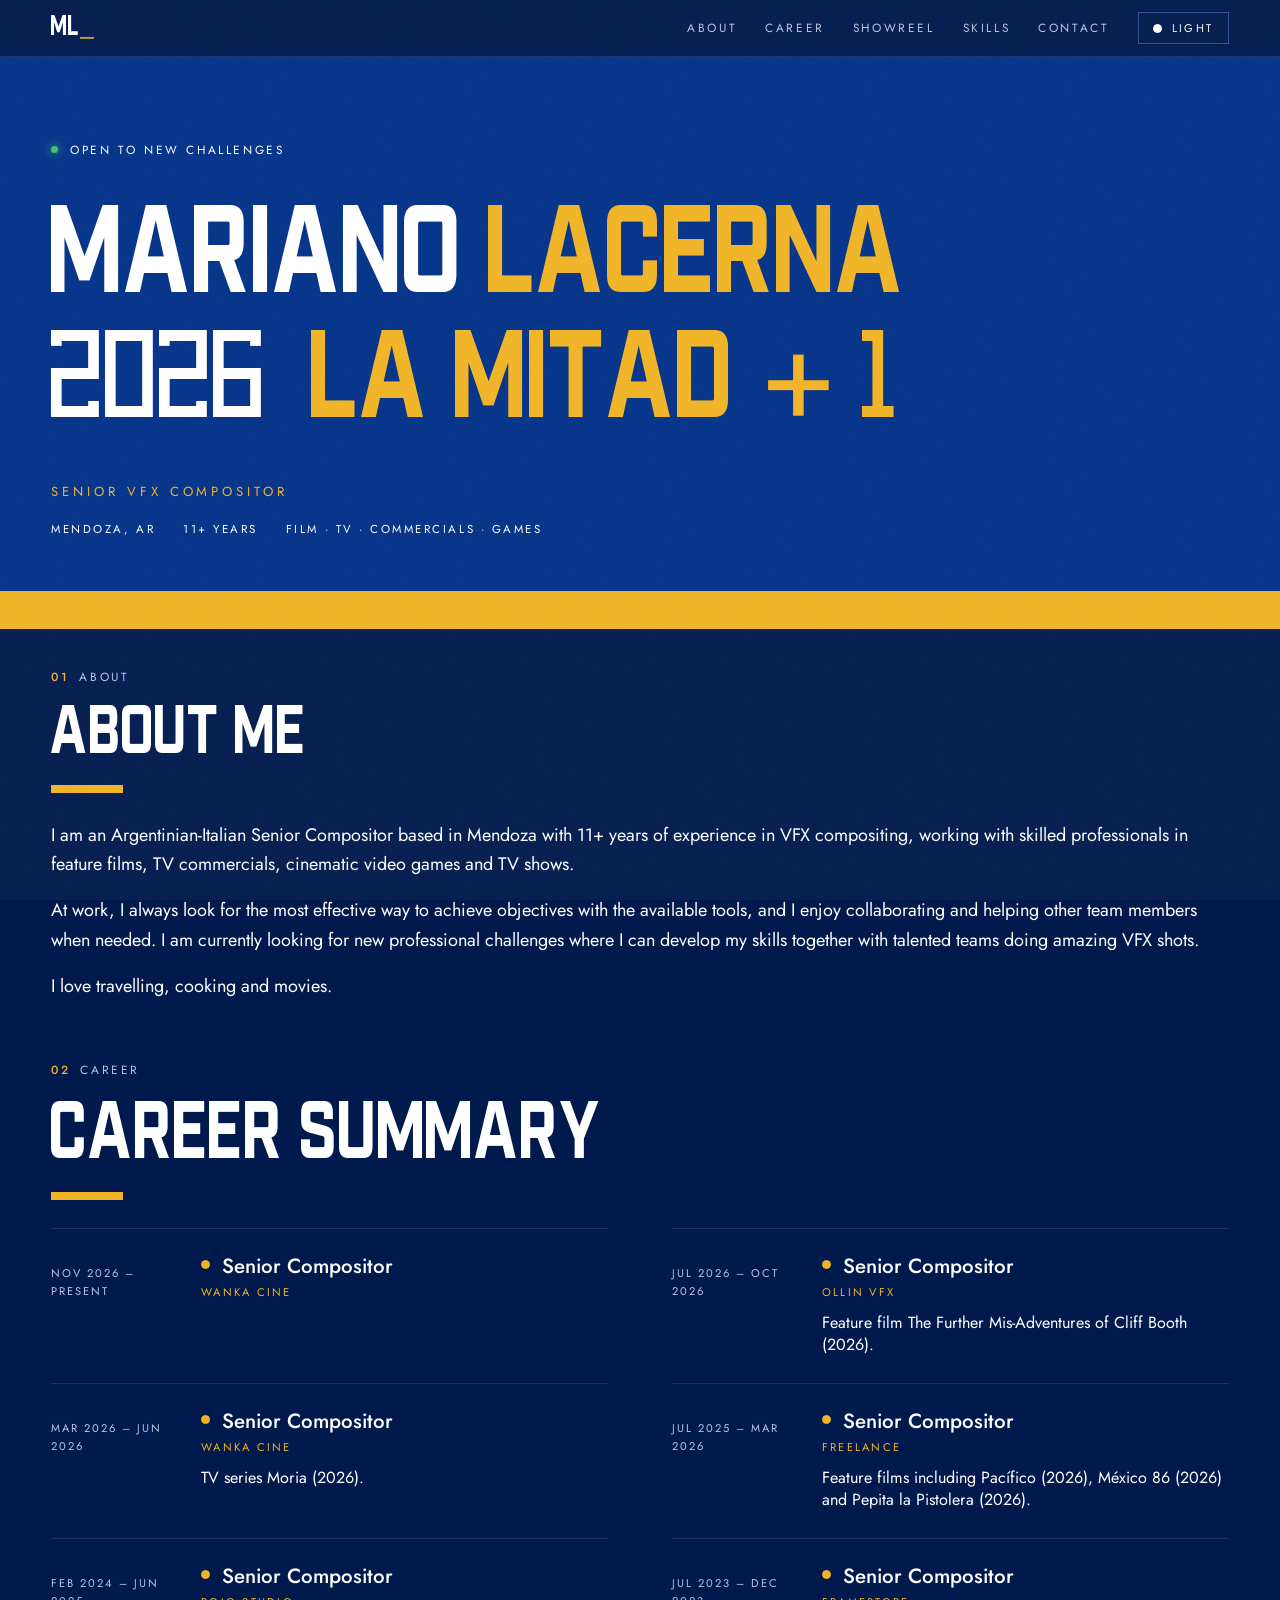
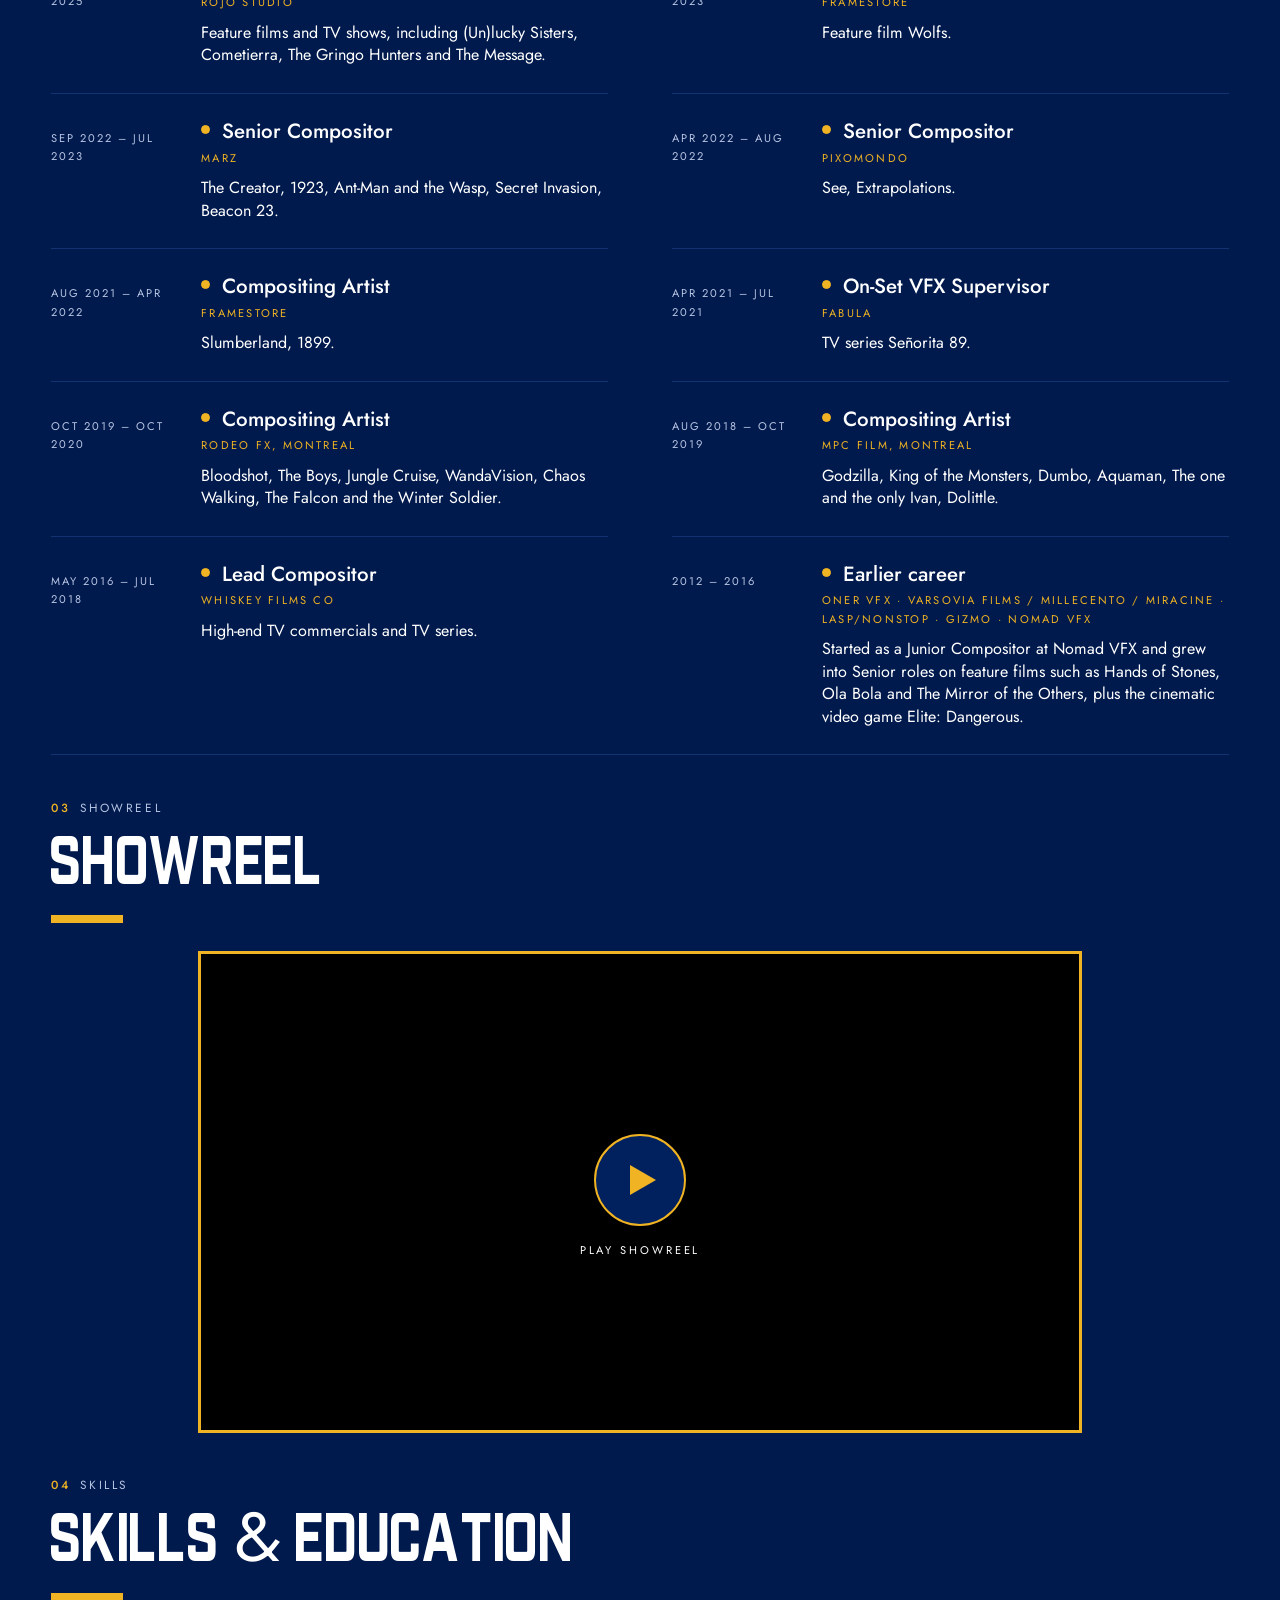
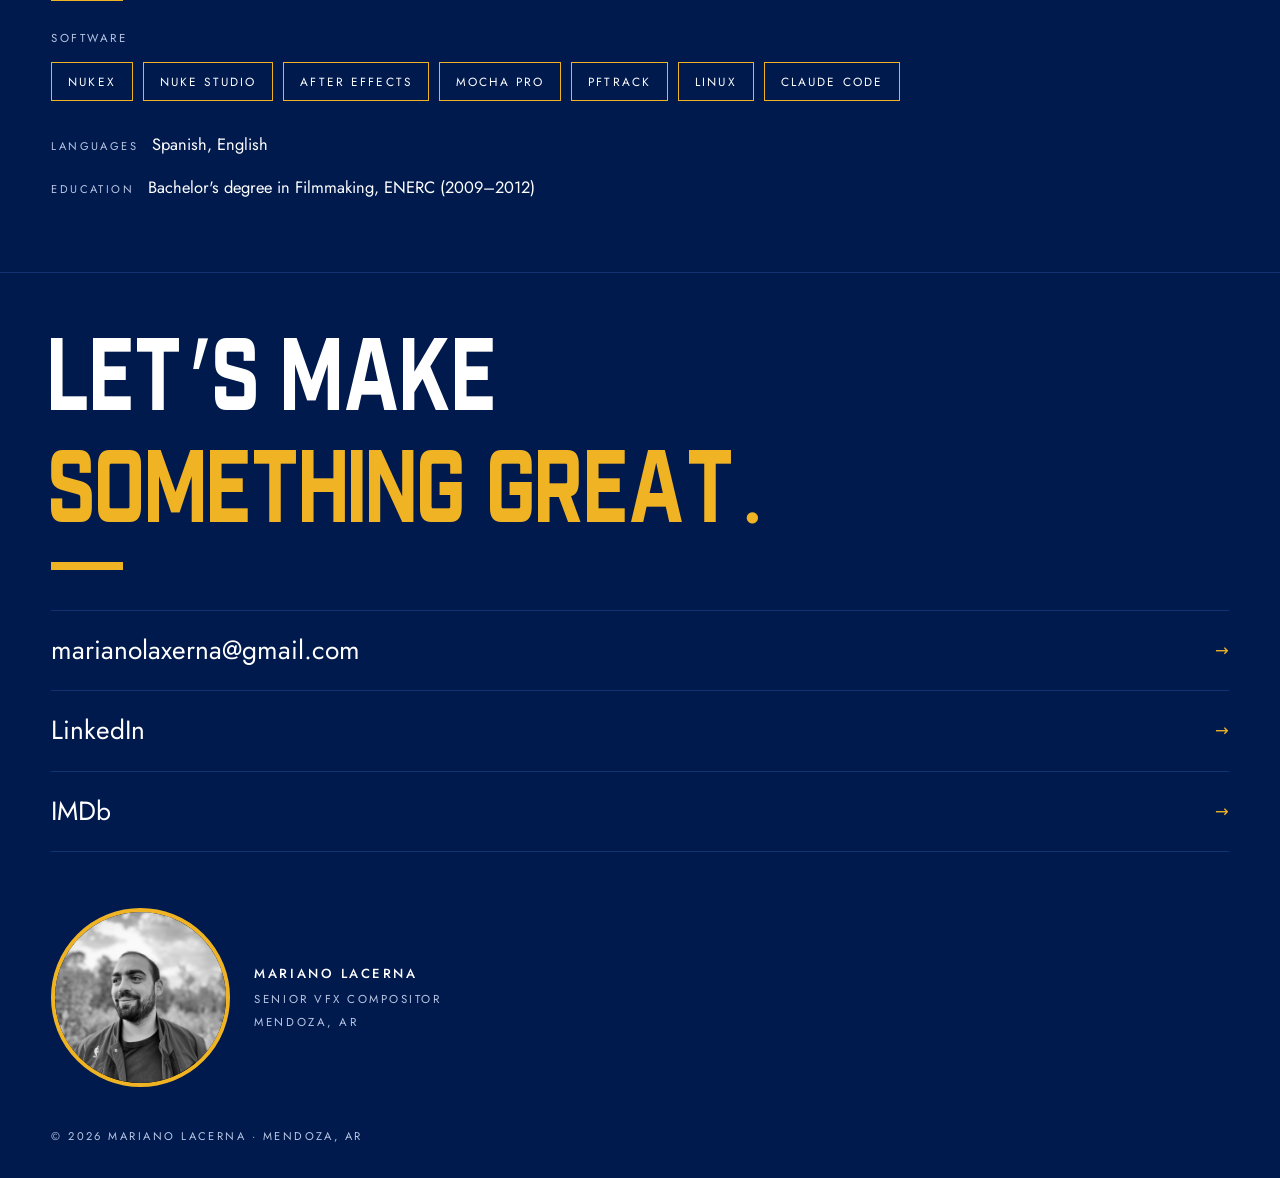
==== commit 0828f774: "Make Boca theme the main page (previous design saved as version-index) Co-Authored-By: Claude Sonnet" ====
--- a/index.html
+++ b/index.html
@@ -3,13 +3,13 @@
 <head>
   <meta charset="UTF-8">
   <meta name="viewport" content="width=device-width, initial-scale=1">
-  <title>Mariano Lacerna – VFX Compositor</title>
+  <title>Mariano Lacerna 2026 – VFX Compositor</title>
   <meta name="description" content="Personal website of Mariano Lacerna, Senior VFX Compositor with 11+ years of experience in feature films, TV shows, commercials and video games.">
-  <meta name="theme-color" content="#0b0b0b">
-  <script>try{var t=localStorage.getItem("theme");if(t)document.documentElement.setAttribute("data-theme",t);}catch(e){}</script>
+  <meta name="theme-color" content="#001a4d">
+  <script>try{var t=localStorage.getItem("boca-theme");if(t)document.documentElement.setAttribute("data-theme",t);}catch(e){}</script>
   <link rel="preconnect" href="https://fonts.googleapis.com">
   <link rel="preconnect" href="https://fonts.gstatic.com" crossorigin>
-  <link href="https://fonts.googleapis.com/css2?family=Instrument+Serif:ital@0;1&family=Jost:wght@300;400;500&display=swap" rel="stylesheet">
+  <link href="https://fonts.googleapis.com/css2?family=Jost:wght@300;400;500&display=swap" rel="stylesheet">
   <style>
     :root {
       --bg: #0b0b0b;
@@ -175,6 +175,92 @@
       nav { gap: 4px 18px; }
       .nav-right { gap: 8px 18px; }
     }
+
+    /* ========== BOCA THEME (Pantone 287 C + 7409 C) ========== */
+    @font-face {
+      font-family: "Boca 2026";
+      src: url("assets/Boca_Juniors_Font-2026-2027.ttf") format("truetype");
+      font-display: swap;
+    }
+    :root {
+      --blue: #003087; --gold: #f0b323;
+      --bg: #001a4d; --text: #ffffff; --text-2: #ffffff; --text-3: #ffffff;
+      --muted: #b9c6e4; --line: #12336f; --border: #2b4e92; --accent: #f0b323;
+      --serif: "Jost", system-ui, -apple-system, "Segoe UI", sans-serif;
+      --display: "Boca 2026", "Jost", Impact, sans-serif;
+    }
+    /* light mode = application over yellow */
+    [data-theme="light"] {
+      --bg: #f0b323; --text: #002366; --text-2: #002366; --text-3: #002366;
+      --muted: #1d3a75; --line: #c89212; --border: #003087; --accent: #003087;
+    }
+    body { font-size: 1.02rem; line-height: 1.65; }
+    ::selection { background: var(--gold); color: var(--blue); }
+
+    .logo, h2, .hero h1, .contact-title { font-family: var(--display); font-weight: 400; letter-spacing: .01em; }
+    .logo span { font-style: normal; }
+
+    /* hero: blue field crossed by the gold band */
+    .hero { background: var(--blue); border-bottom: clamp(18px, 3vw, 40px) solid var(--gold); color: #fff; }
+    .hero h1 { line-height: 1; letter-spacing: 0; }
+    .hero h1 em { display: inline; font-style: normal; color: var(--gold); }
+    .hero h1 .year { display: block; color: #fff; }
+    .hero h1 .mitad { color: var(--gold); margin-left: .15em; }
+    .hero .status, .hero .hero-meta { color: #fff; }
+    .hero .tagline { color: var(--gold); }
+    [data-theme="light"] .hero { border-bottom-color: #fff; }
+
+    h2 { line-height: 1.1; }
+    h2::after { content: ""; display: block; width: 72px; height: 8px; margin-top: 12px; background: var(--accent); }
+    #about p { font-size: 1.1rem; }
+    .role { font-family: var(--serif); font-weight: 500; font-size: 1.25rem; }
+    .role::before { background: var(--accent); }
+    .co { color: var(--accent); }
+    .timeline p { font-size: .98rem; }
+    .skills li { border-color: var(--accent); }
+    .facts { font-size: 1rem; }
+    .play { background: rgba(0, 48, 135, .7); border: 2px solid var(--gold); color: #fff; }
+    .play svg { fill: var(--gold); }
+    .play::after { color: #fff; }
+    .play:hover { background: var(--gold); border-color: var(--gold); }
+    .play:hover svg { fill: var(--blue); }
+    .play:hover::after { color: #fff; }
+    .reel { border: 3px solid var(--gold); }
+    .contact-title { line-height: 1.1; }
+    .contact-title em { font-style: normal; }
+    .links a { font-size: clamp(1.1rem, 2.2vw, 1.6rem); }
+    .portrait .pic { border: 4px solid var(--gold); }
+
+    /* ========== BOCA LIGHT MODE: white base, blue + black type, gold details ========== */
+    @font-face {
+      font-family: "Jamaica Away 26";
+      src: url("assets/Jamaica_Away_26.ttf") format("truetype");
+      font-display: swap;
+    }
+    [data-theme="light"] {
+      --bg: #ffffff; --text: #0a0a0a; --text-2: #0a0a0a; --text-3: #1c1c1c;
+      --muted: #003087; --line: #dfe3ec; --border: #003087; --accent: #003087;
+      --display: "Jamaica Away 26", "Jost", Impact, sans-serif;
+    }
+    [data-theme="light"] body::after { display: none; }
+    [data-theme="light"] .hero { background: #fff; color: var(--text); border-bottom-color: var(--gold); }
+    [data-theme="light"] .hero h1 { color: var(--blue); }
+    [data-theme="light"] .hero h1 em { color: #0a0a0a; }
+    [data-theme="light"] .hero h1 .year { color: var(--blue); }
+    [data-theme="light"] .hero h1 .mitad { color: var(--gold); }
+    [data-theme="light"] .hero .status { color: var(--blue); }
+    [data-theme="light"] .hero .tagline { color: #0a0a0a; }
+    [data-theme="light"] .hero .hero-meta { color: var(--blue); }
+    [data-theme="light"] .logo, [data-theme="light"] h2, [data-theme="light"] .role { color: var(--blue); }
+    [data-theme="light"] .contact-title em { color: #0a0a0a; }
+    /* gold details */
+    [data-theme="light"] .logo span { color: var(--gold); }
+    [data-theme="light"] h2::after, [data-theme="light"] .role::before { background: var(--gold); }
+    [data-theme="light"] .role::before { border-color: var(--gold); }
+    [data-theme="light"] .skills li { border-color: var(--blue); box-shadow: inset 0 -3px 0 var(--gold); }
+    [data-theme="light"] .links a span { color: var(--gold); }
+    [data-theme="light"] .label b { background: var(--gold); color: var(--blue); padding: 0 6px; }
+    [data-theme="light"] .play:hover::after { color: #fff; }
   </style>
 </head>
 <body>
@@ -198,7 +284,7 @@
   <header class="hero" id="top">
     <div class="container">
       <div class="status"><i></i> Open to new challenges</div>
-      <h1>Mariano<em>Lacerna</em></h1>
+      <h1>Mariano <em>Lacerna</em><span class="year">2026 <span class="mitad">La mitad + 1</span></span></h1>
       <p class="tagline">Senior VFX Compositor</p>
       <div class="hero-meta">
         <span>Mendoza, AR</span>
@@ -393,13 +479,13 @@
         var light = theme === 'light';
         btn.querySelector('span').textContent = light ? 'Dark' : 'Light';
         btn.setAttribute('aria-label', light ? 'Switch to dark mode' : 'Switch to light mode');
-        if (meta) meta.setAttribute('content', light ? '#ece9e4' : '#0b0b0b');
+        if (meta) meta.setAttribute('content', light ? '#ffffff' : '#001a4d');
       }
       apply(root.getAttribute('data-theme') === 'light' ? 'light' : 'dark');
       btn.addEventListener('click', function () {
         var next = root.getAttribute('data-theme') === 'light' ? 'dark' : 'light';
         apply(next);
-        try { localStorage.setItem('theme', next); } catch (e) {}
+        try { localStorage.setItem('boca-theme', next); } catch (e) {}
       });
     })();
   </script>
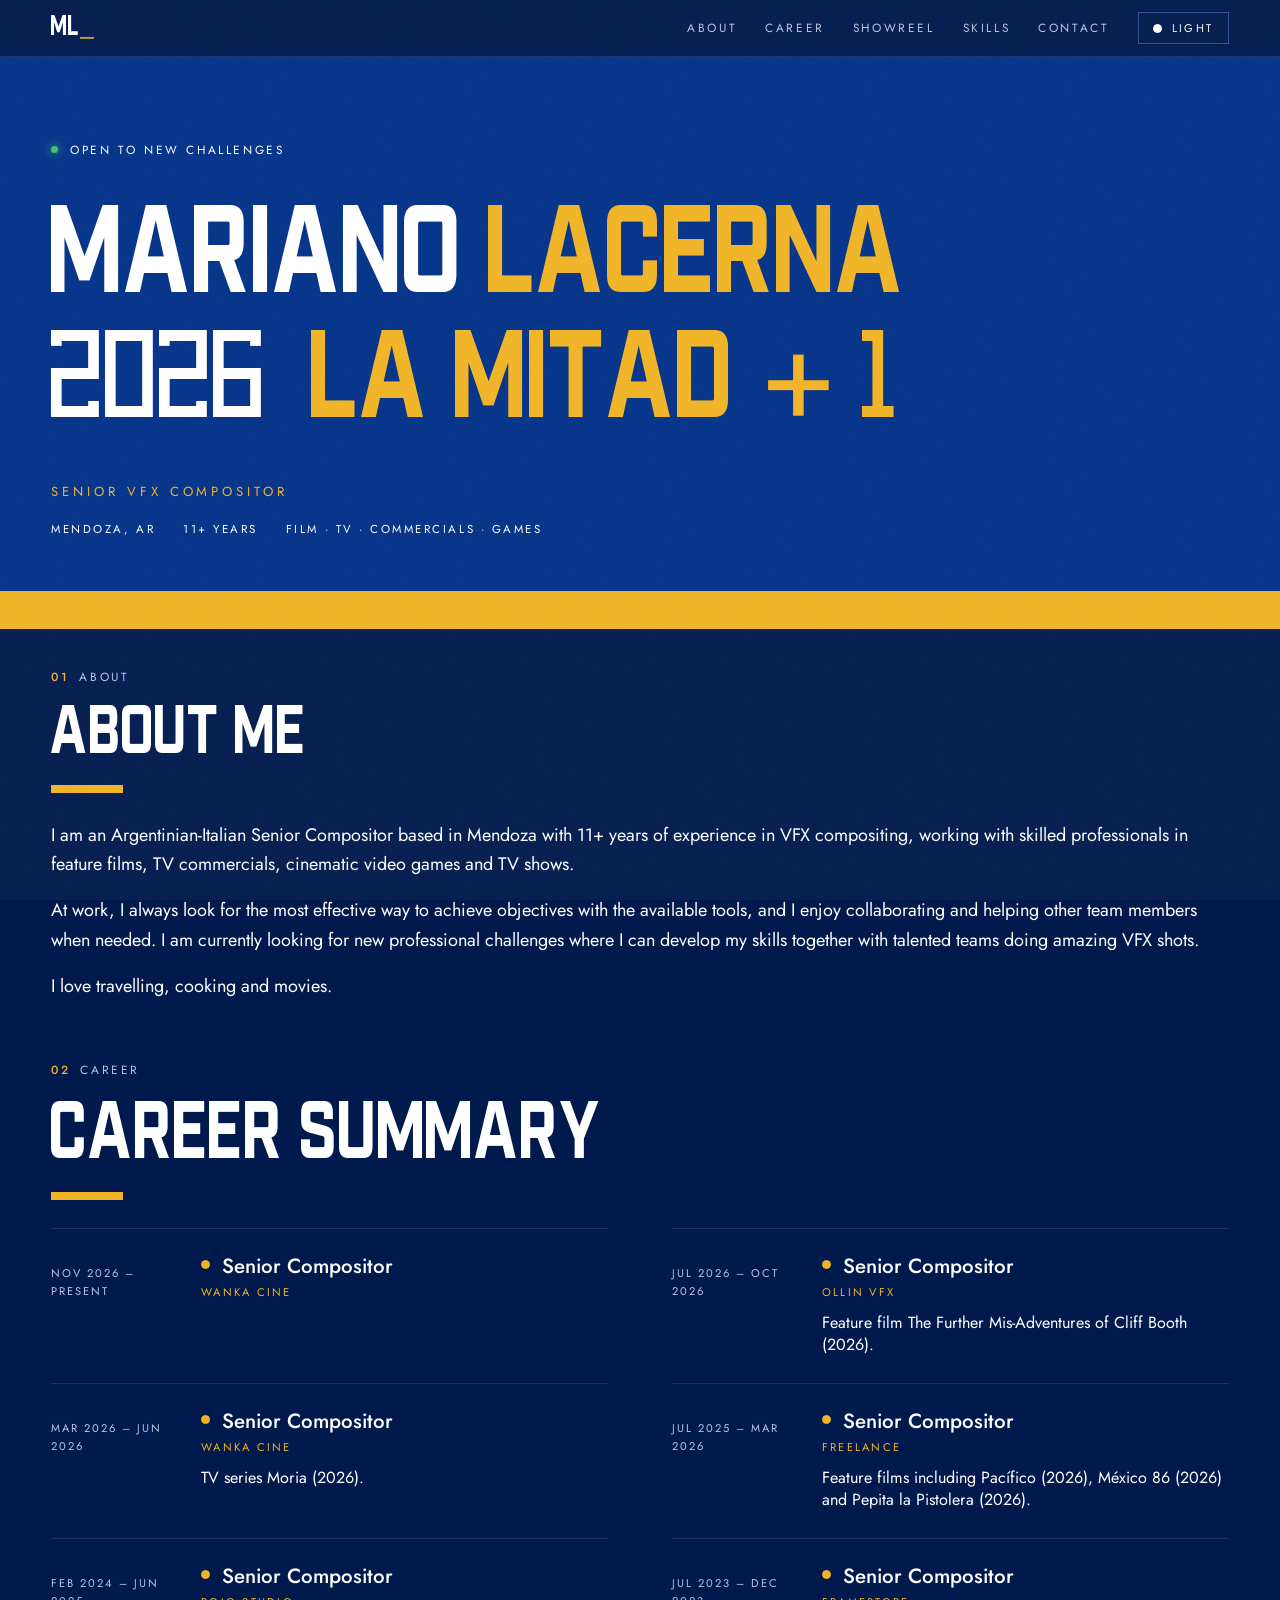
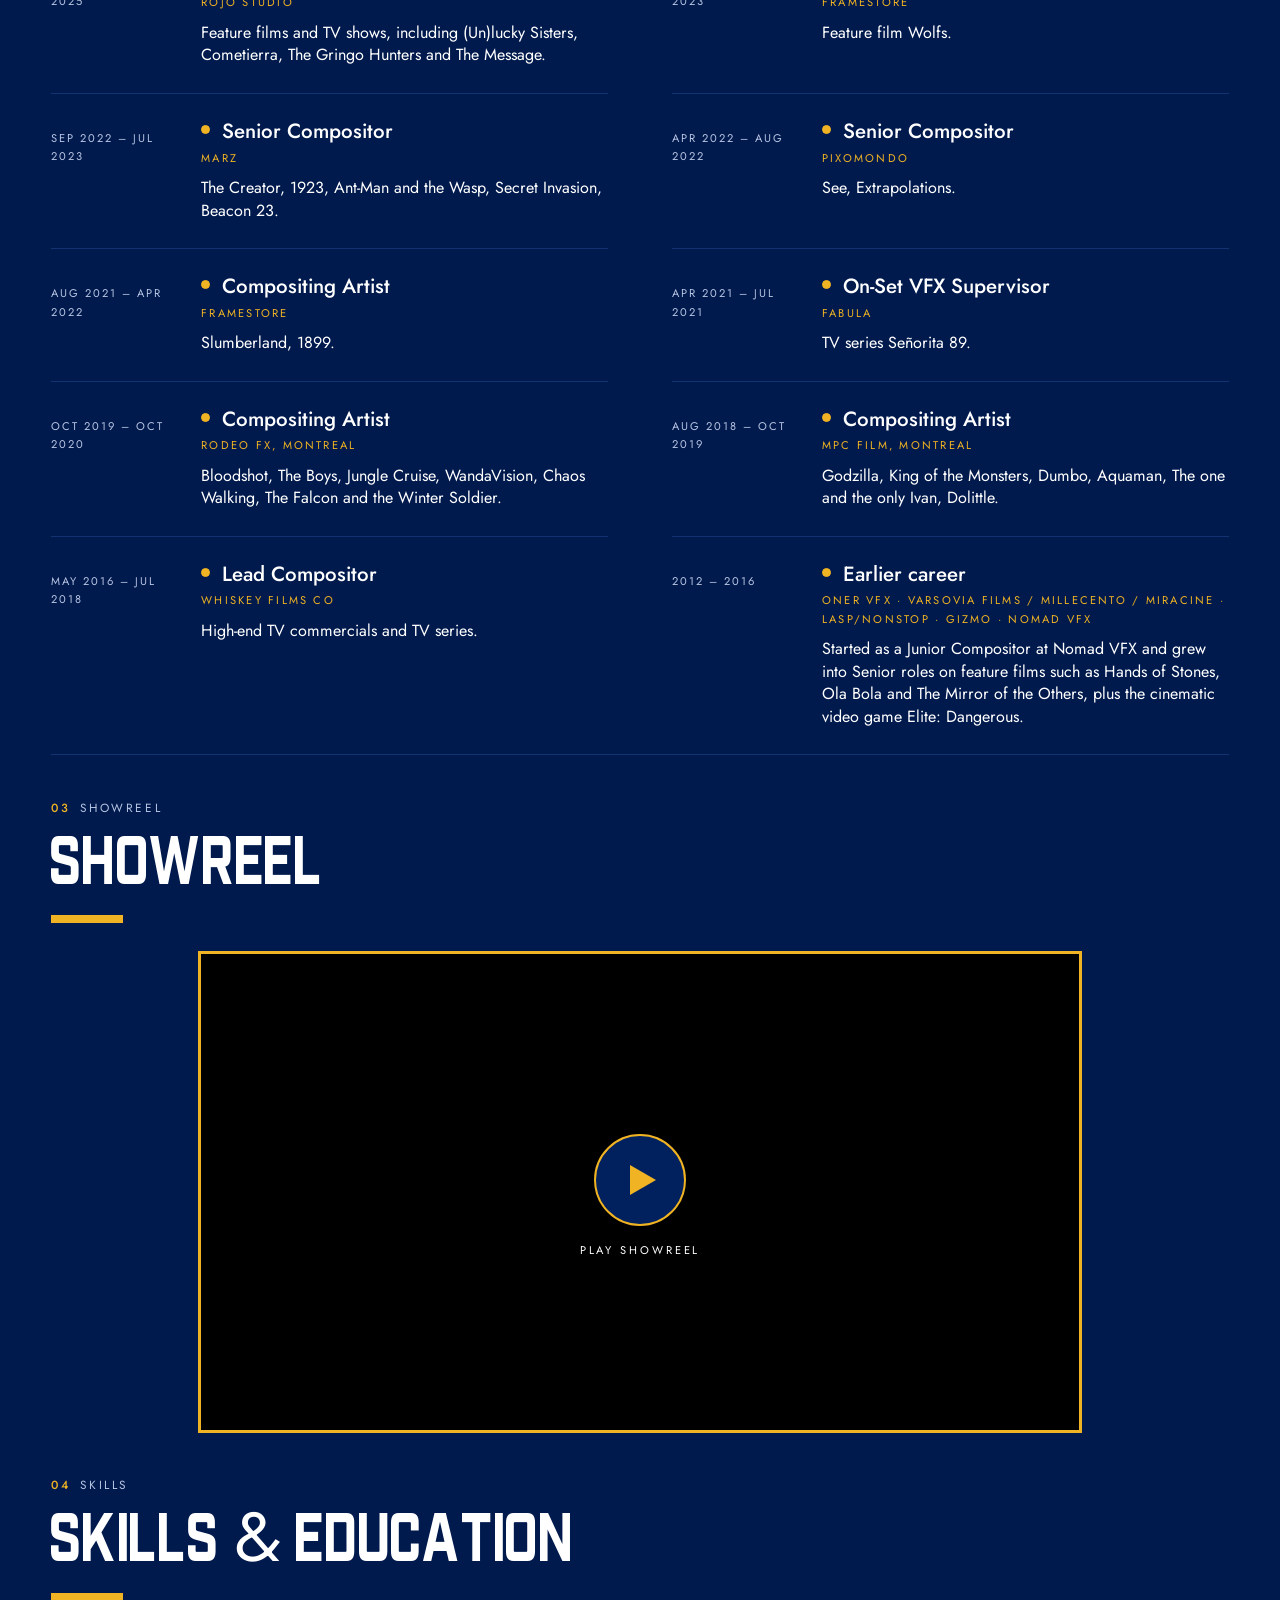
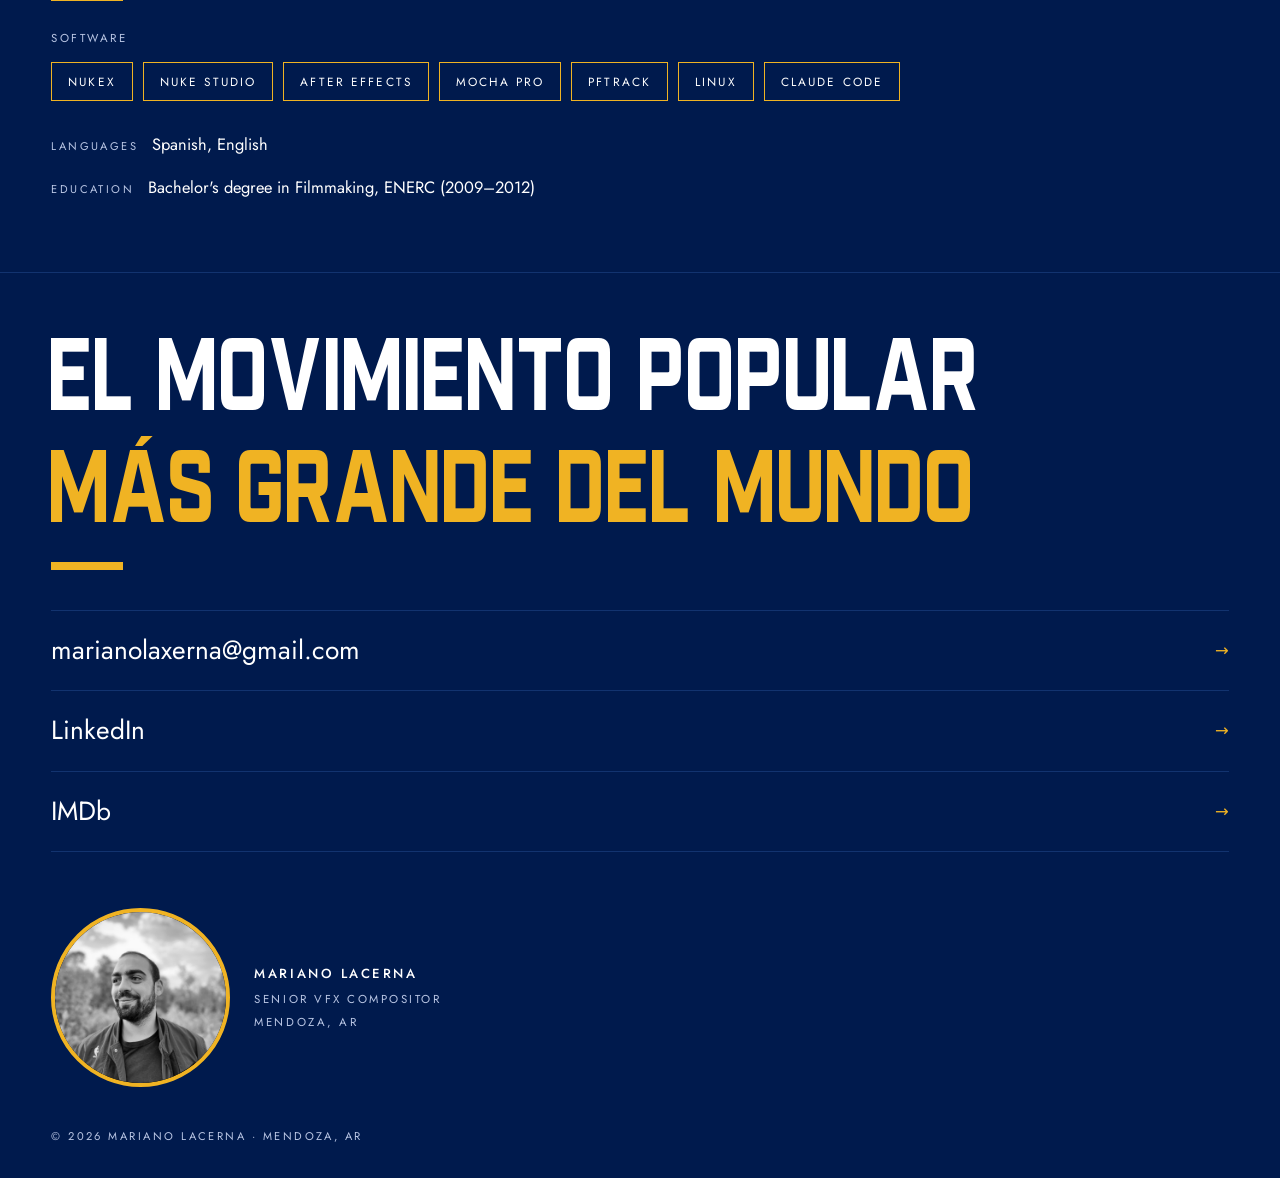
==== commit 79ae26a8: "Boca theme: new closing phrase Co-Authored-By: Claude Sonnet 5.5 <noreply@anthropic.com>" ====
--- a/index.html
+++ b/index.html
@@ -455,7 +455,7 @@
 
   <footer id="contact">
     <div class="container">
-      <h2 class="contact-title">Let's make<br><em>something great.</em></h2>
+      <h2 class="contact-title">El movimiento popular<br><em lang="es">más grande del mundo</em></h2>
       <div class="links">
         <a href="mailto:marianolaxerna@gmail.com">marianolaxerna@gmail.com <span>→</span></a>
         <a href="https://www.linkedin.com/in/marianolacerna">LinkedIn <span>→</span></a>
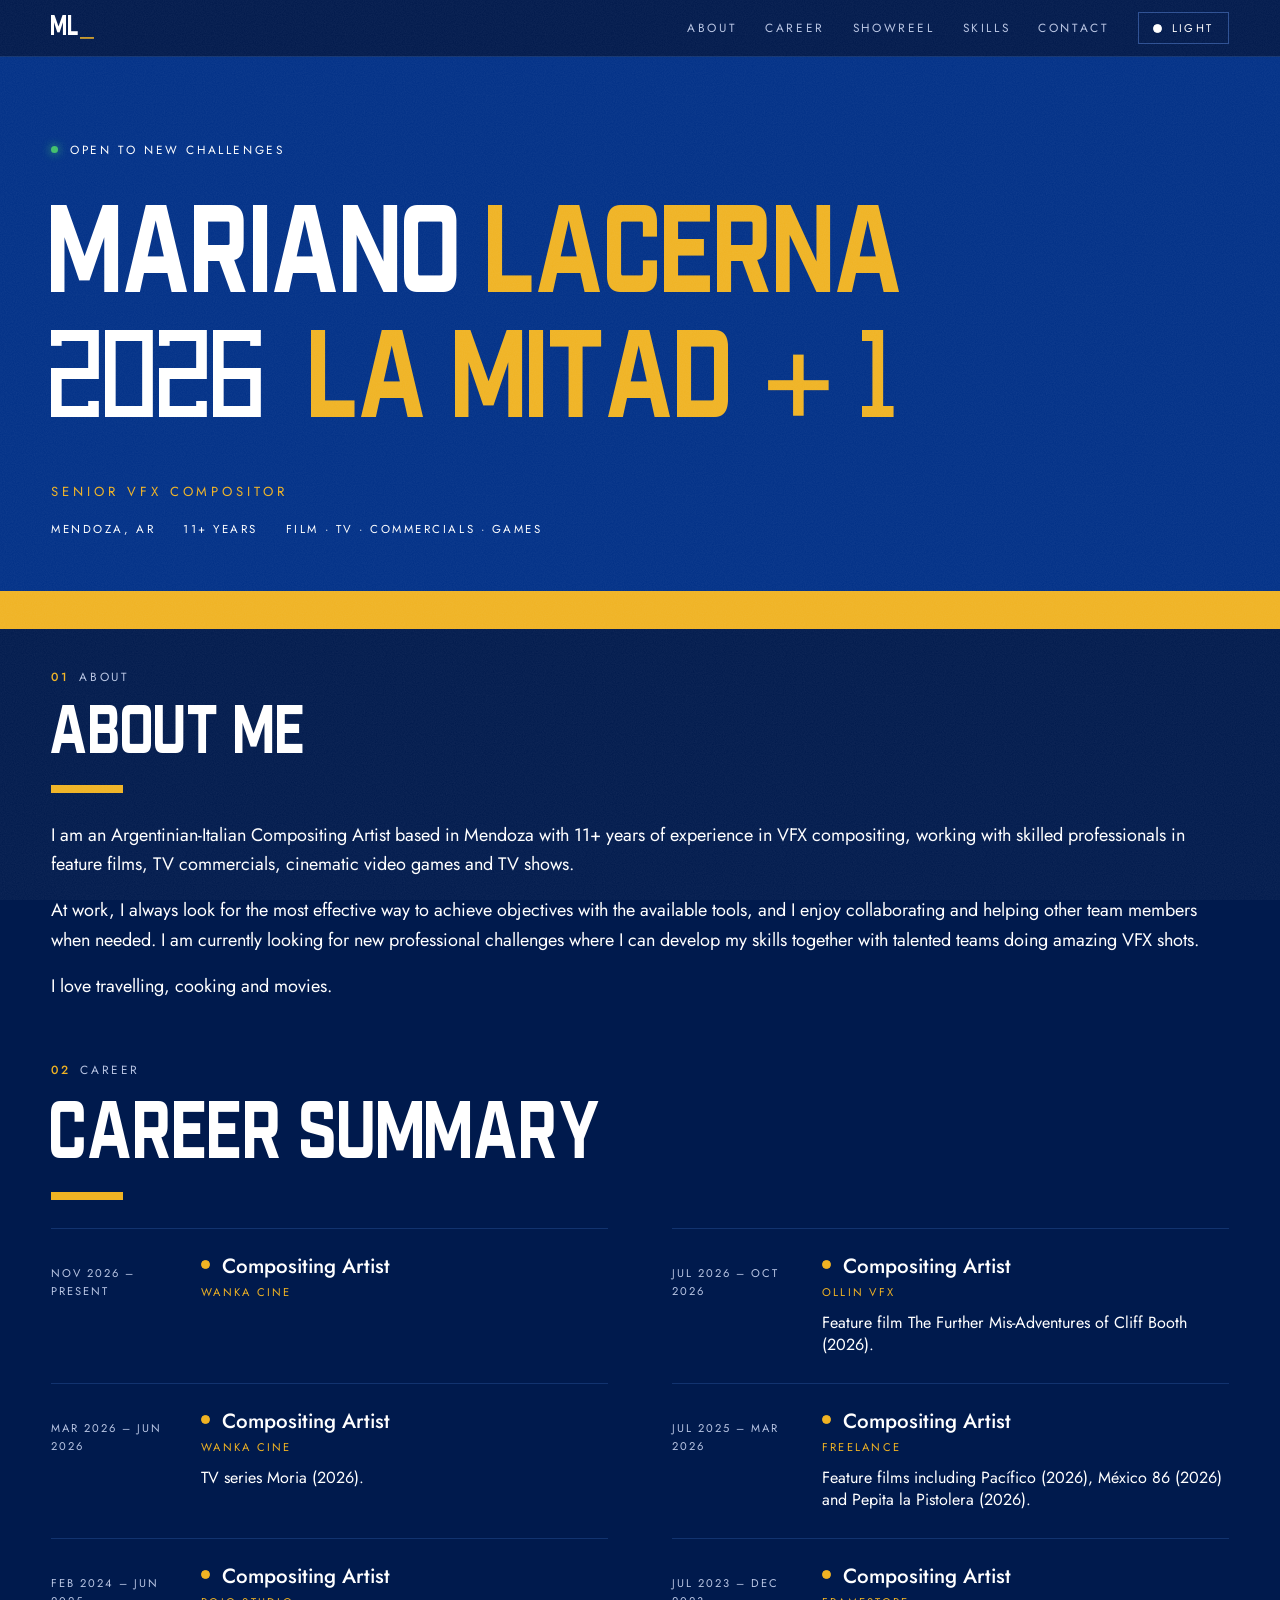
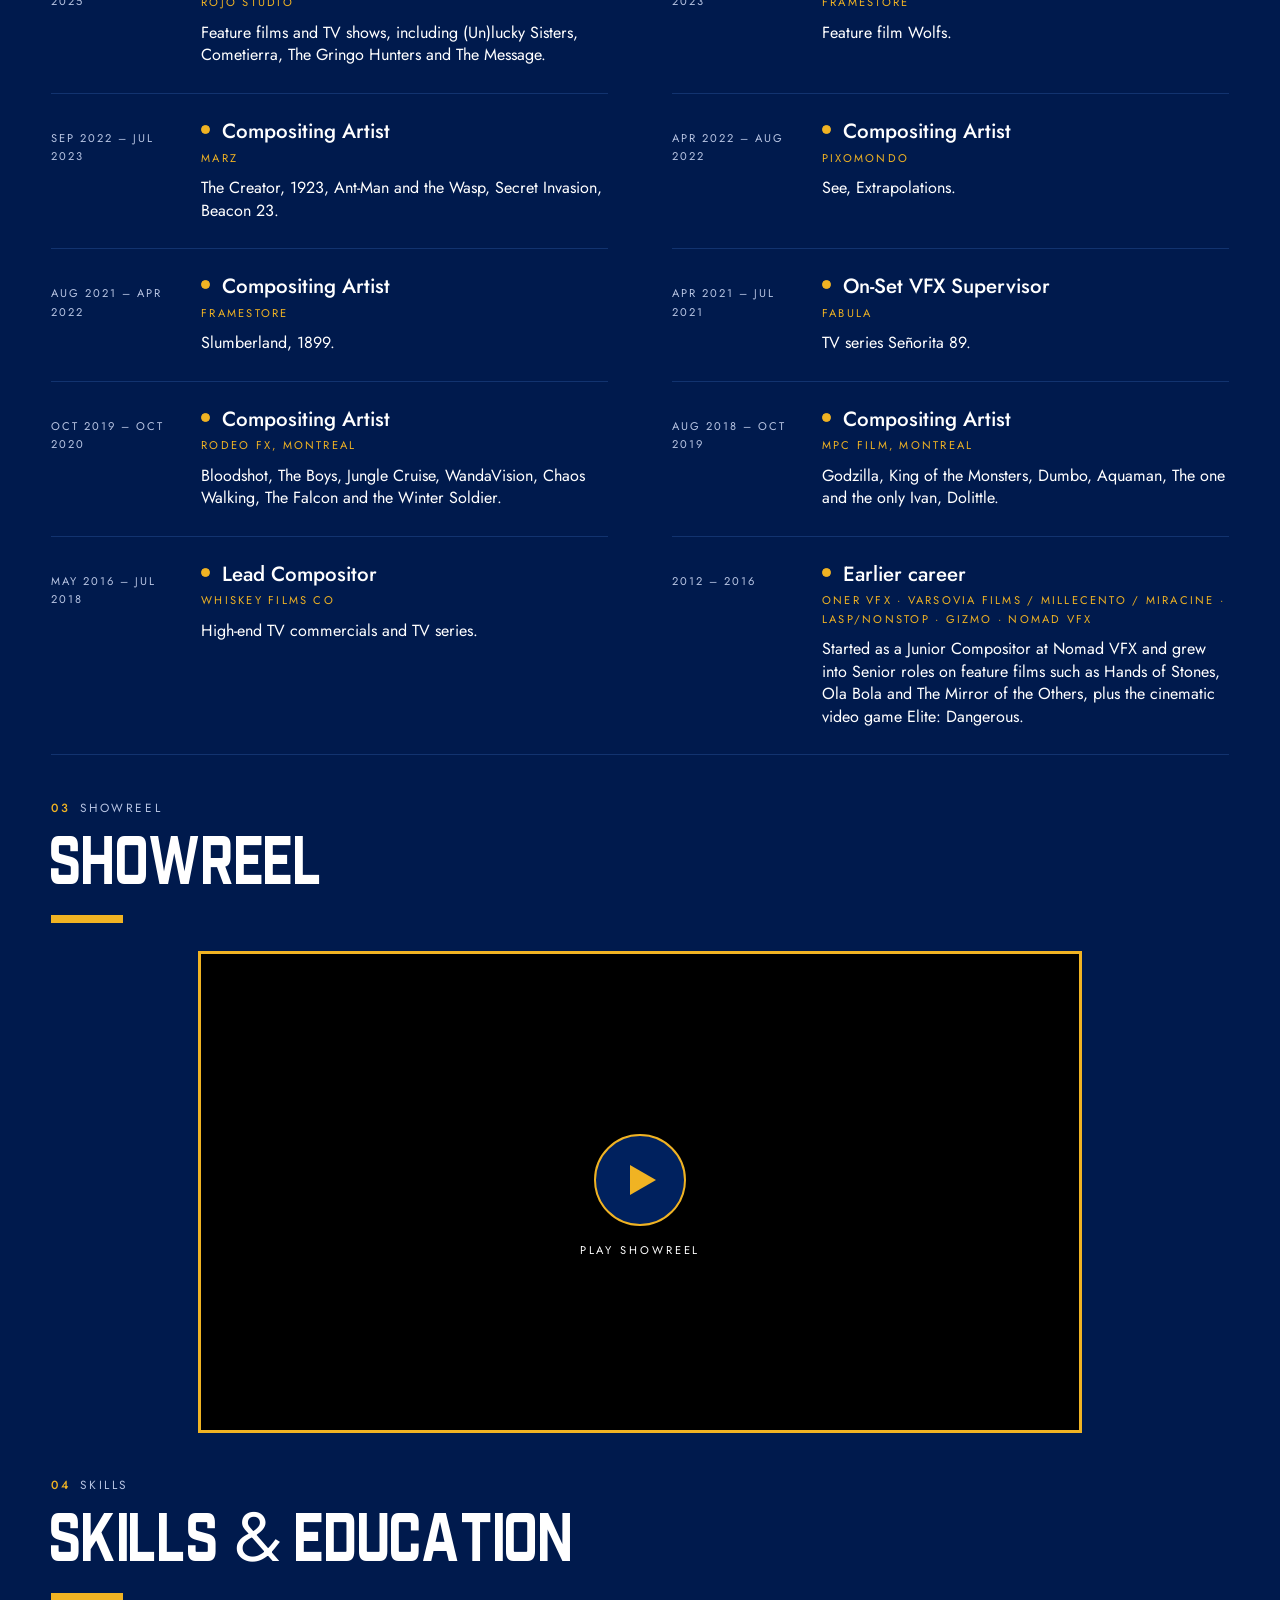
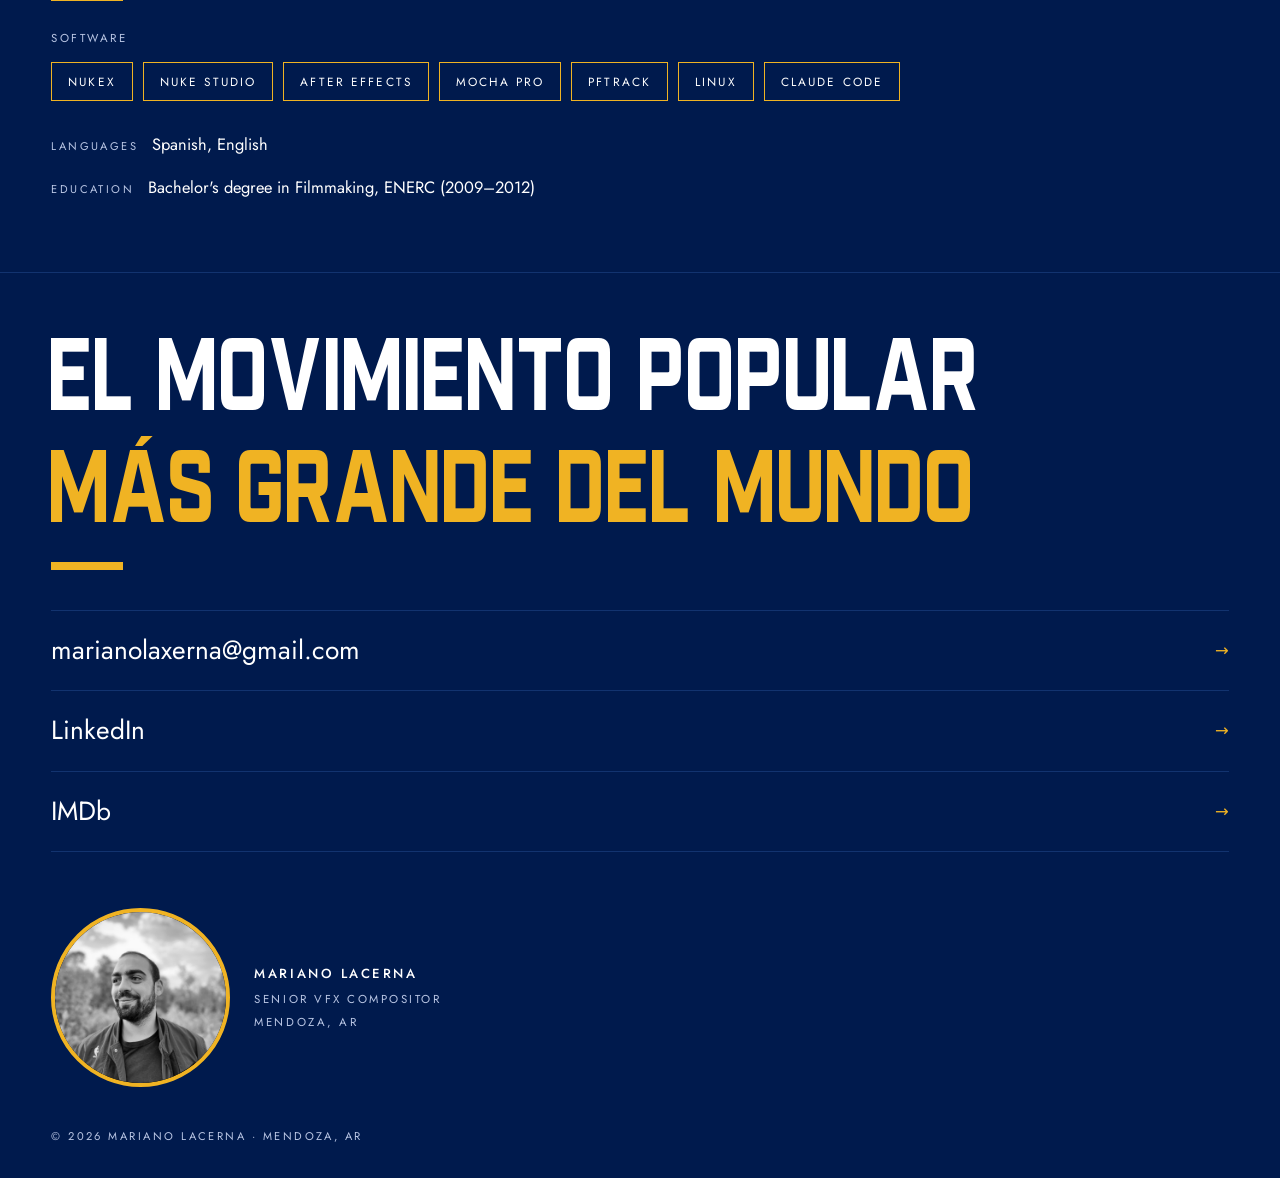
==== commit 6c9955e1: "Boca theme: Senior Compositor titles to Compositing Artist Co-Authored-By: Claude Sonnet 5.5 <norepl" ====
--- a/index.html
+++ b/index.html
@@ -302,7 +302,7 @@
         <div>
           <h2>About me</h2>
           <p>
-            I am an Argentinian-Italian Senior Compositor based in Mendoza with 11+ years of
+            I am an Argentinian-Italian Compositing Artist based in Mendoza with 11+ years of
             experience in VFX compositing, working with skilled professionals in feature films,
             TV commercials, cinematic video games and TV shows.
           </p>
@@ -325,41 +325,41 @@
           <ul class="timeline">
             <li>
               <div class="date">Nov 2026 – Present</div>
-              <div><div class="role">Senior Compositor</div><div class="co">Wanka Cine</div></div>
+              <div><div class="role">Compositing Artist</div><div class="co">Wanka Cine</div></div>
             </li>
             <li>
               <div class="date">Jul 2026 – Oct 2026</div>
-              <div><div class="role">Senior Compositor</div><div class="co">Ollin VFX</div>
+              <div><div class="role">Compositing Artist</div><div class="co">Ollin VFX</div>
               <p>Feature film The Further Mis-Adventures of Cliff Booth (2026).</p></div>
             </li>
             <li>
               <div class="date">Mar 2026 – Jun 2026</div>
-              <div><div class="role">Senior Compositor</div><div class="co">Wanka Cine</div>
+              <div><div class="role">Compositing Artist</div><div class="co">Wanka Cine</div>
               <p>TV series Moria (2026).</p></div>
             </li>
             <li>
               <div class="date">Jul 2025 – Mar 2026</div>
-              <div><div class="role">Senior Compositor</div><div class="co">Freelance</div>
+              <div><div class="role">Compositing Artist</div><div class="co">Freelance</div>
               <p>Feature films including Pacífico (2026), México 86 (2026) and Pepita la Pistolera (2026).</p></div>
             </li>
             <li>
               <div class="date">Feb 2024 – Jun 2025</div>
-              <div><div class="role">Senior Compositor</div><div class="co">Rojo Studio</div>
+              <div><div class="role">Compositing Artist</div><div class="co">Rojo Studio</div>
               <p>Feature films and TV shows, including (Un)lucky Sisters, Cometierra, The Gringo Hunters and The Message.</p></div>
             </li>
             <li>
               <div class="date">Jul 2023 – Dec 2023</div>
-              <div><div class="role">Senior Compositor</div><div class="co">Framestore</div>
+              <div><div class="role">Compositing Artist</div><div class="co">Framestore</div>
               <p>Feature film Wolfs.</p></div>
             </li>
             <li>
               <div class="date">Sep 2022 – Jul 2023</div>
-              <div><div class="role">Senior Compositor</div><div class="co">MARZ</div>
+              <div><div class="role">Compositing Artist</div><div class="co">MARZ</div>
               <p>The Creator, 1923, Ant-Man and the Wasp, Secret Invasion, Beacon 23.</p></div>
             </li>
             <li>
               <div class="date">Apr 2022 – Aug 2022</div>
-              <div><div class="role">Senior Compositor</div><div class="co">Pixomondo</div>
+              <div><div class="role">Compositing Artist</div><div class="co">Pixomondo</div>
               <p>See, Extrapolations.</p></div>
             </li>
             <li>
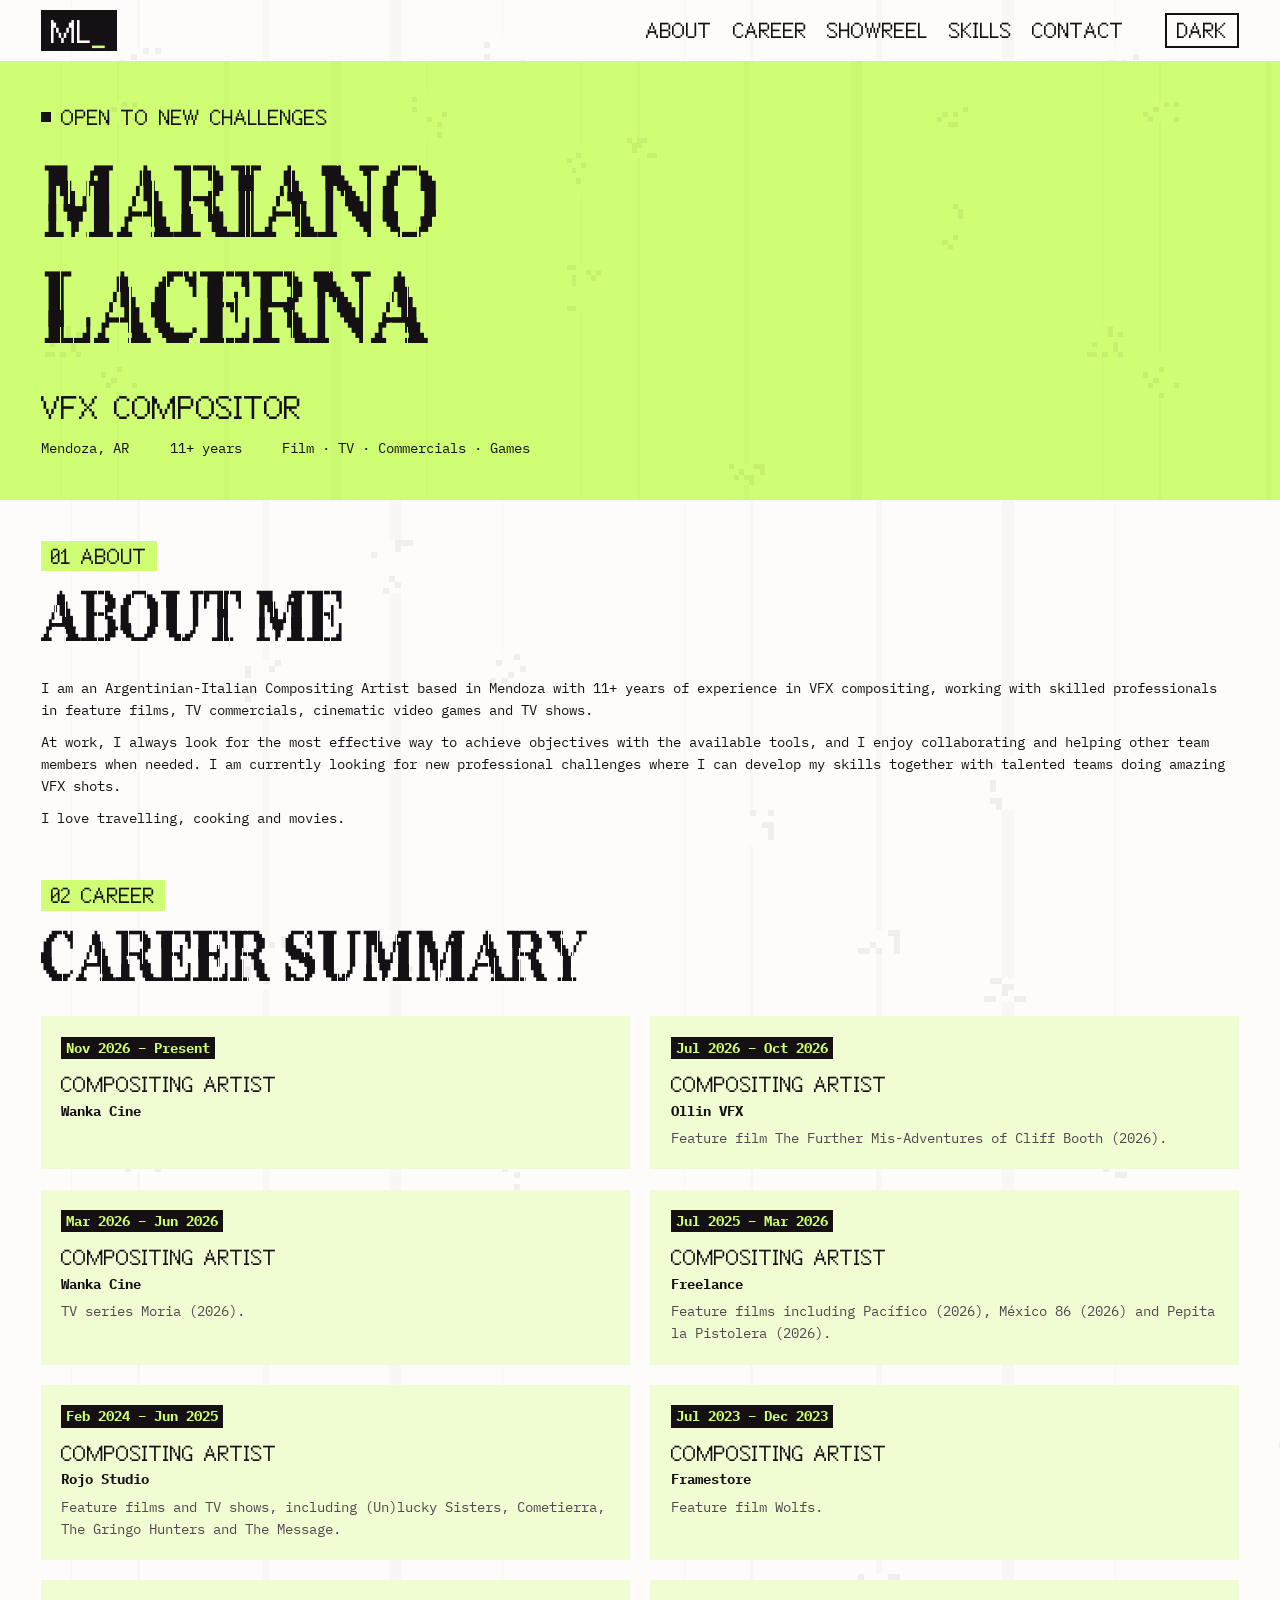
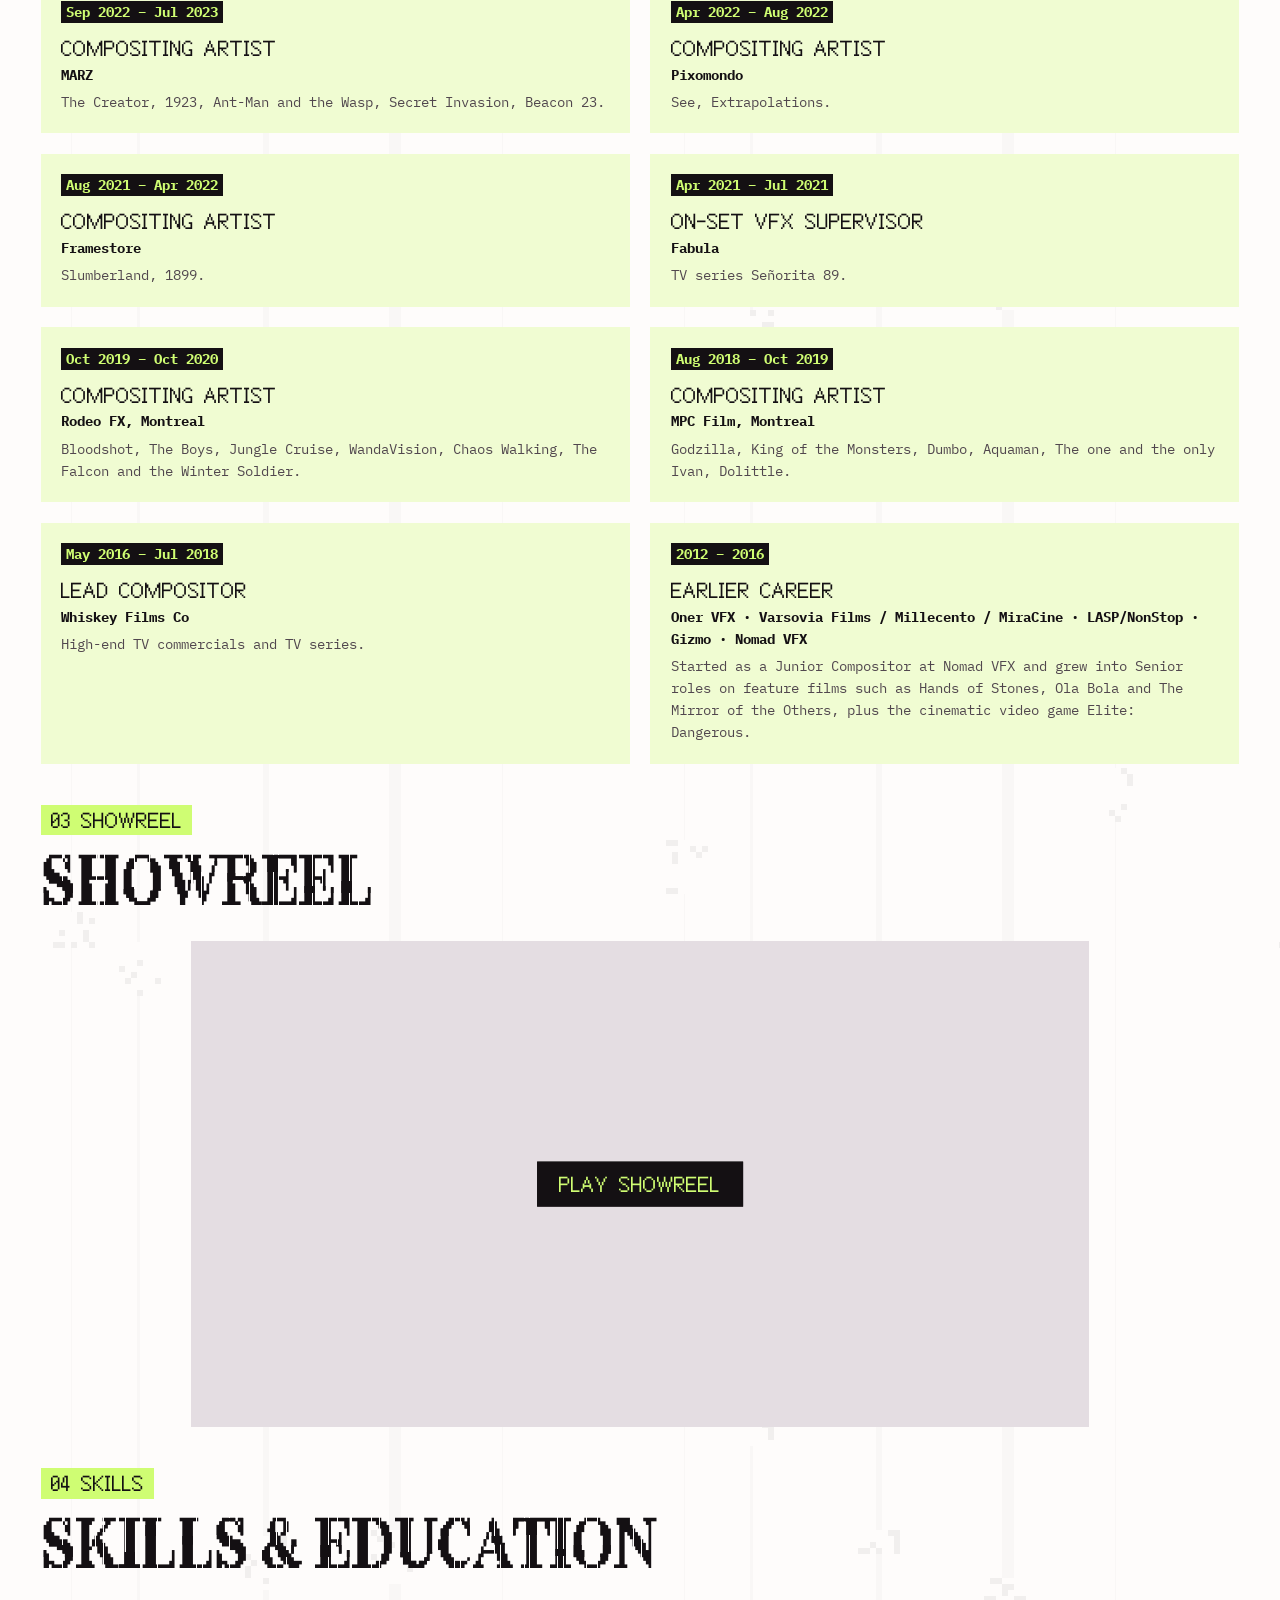
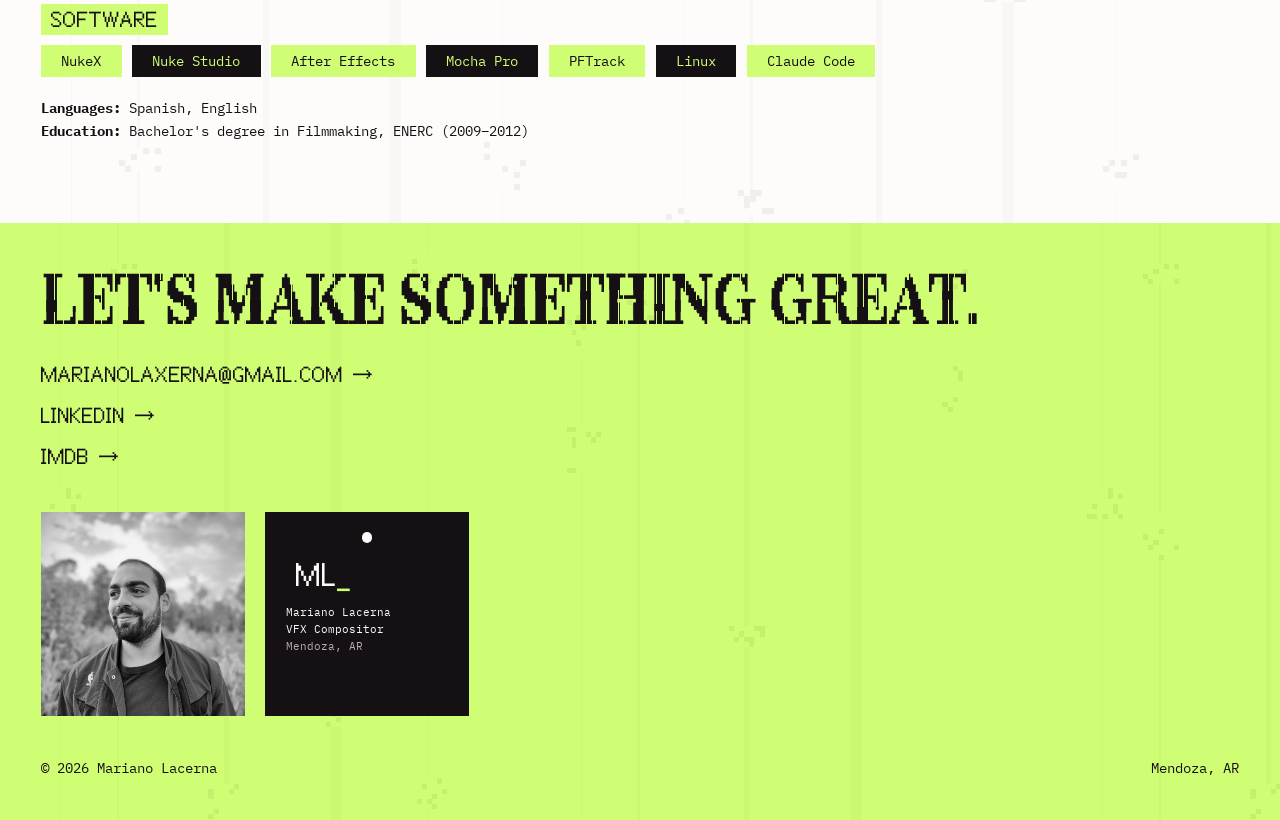
==== commit 073e3939: "Make v1 the main page (Boca saved as version-boca and boca_theme.html) Co-Authored-By: Claude Sonnet" ====
--- a/index.html
+++ b/index.html
@@ -1,493 +1,168 @@
-<!DOCTYPE html>
-<html lang="en">
+<!doctype html>
+<html lang="en" data-clave="dv-v1-modo">
 <head>
-  <meta charset="UTF-8">
+  <meta charset="utf-8">
   <meta name="viewport" content="width=device-width, initial-scale=1">
-  <title>Mariano Lacerna 2026 – VFX Compositor</title>
-  <meta name="description" content="Personal website of Mariano Lacerna, Senior VFX Compositor with 11+ years of experience in feature films, TV shows, commercials and video games.">
-  <meta name="theme-color" content="#001a4d">
-  <script>try{var t=localStorage.getItem("boca-theme");if(t)document.documentElement.setAttribute("data-theme",t);}catch(e){}</script>
-  <link rel="preconnect" href="https://fonts.googleapis.com">
-  <link rel="preconnect" href="https://fonts.gstatic.com" crossorigin>
-  <link href="https://fonts.googleapis.com/css2?family=Jost:wght@300;400;500&display=swap" rel="stylesheet">
-  <style>
-    :root {
-      --bg: #0b0b0b;
-      --text: #ece9e4;
-      --text-2: #cfccc6;
-      --text-3: #bdbab4;
-      --muted: #8d8a85;
-      --line: #242321;
-      --border: #3a3835;
-      --accent: #b4463f;      /* desaturated red */
-      --ok: #3fbf6a;
-      --gutter: clamp(20px, 4vw, 72px);
-      --serif: "Instrument Serif", "Cormorant Garamond", Georgia, serif;
-      --sans: "Jost", system-ui, -apple-system, "Segoe UI", Roboto, sans-serif;
-    }
-    /* light mode: inverted palette */
-    [data-theme="light"] {
-      --bg: #ece9e4;
-      --text: #0b0b0b;
-      --text-2: #2a2927;
-      --text-3: #4a4844;
-      --muted: #6f6c67;
-      --line: #cfcbc4;
-      --border: #b9b5ae;
-      --accent: #a63d36;
-      color-scheme: light;
-    }
-    [data-theme="light"] body::after { filter: invert(1); }
-    * { box-sizing: border-box; }
-    html { scroll-behavior: smooth; font-size: clamp(16px, .55vw + 9.4px, 22px); }
-    body {
-      transition: background-color .3s, color .3s;
-      margin: 0; background: var(--bg); color: var(--text);
-      font-family: var(--serif); font-size: 1.2rem; line-height: 1.55;
-      -webkit-font-smoothing: antialiased;
-    }
-    /* film grain */
-    body::after {
-      content: ""; position: fixed; inset: 0; pointer-events: none; z-index: 50; opacity: .07;
-      background-image: url("data:image/svg+xml;utf8,<svg xmlns='http://www.w3.org/2000/svg' width='200' height='200'><filter id='n'><feTurbulence type='fractalNoise' baseFrequency='.9' numOctaves='2' stitchTiles='stitch'/><feColorMatrix values='0 0 0 0 1  0 0 0 0 1  0 0 0 0 1  0 0 0 .9 0'/></filter><rect width='100%' height='100%' filter='url(%23n)'/></svg>");
-    }
-    ::selection { background: var(--accent); color: #fff; }
-    a { color: inherit; }
-    :focus-visible { outline: 1px solid var(--text); outline-offset: 4px; }
-    .container { width: 100%; padding: 0 var(--gutter); }
-
-    /* ---------- top bar ---------- */
-    .topbar { position: sticky; top: 0; z-index: 10; background: color-mix(in srgb, var(--bg) 88%, transparent); backdrop-filter: blur(6px); border-bottom: 1px solid var(--line); }
-    .topbar .container { display: flex; justify-content: space-between; align-items: center; gap: 16px; min-height: 56px; }
-    .logo { font-family: var(--serif); font-size: 1.7rem; text-decoration: none; line-height: 1; }
-    .logo span { color: var(--accent); font-style: italic; }
-    nav { display: flex; flex-wrap: wrap; gap: 4px 28px; }
-    nav a { font-family: var(--sans); font-size: .72rem; text-transform: uppercase; letter-spacing: .22em; color: var(--muted); text-decoration: none; padding: 4px 0; transition: color .2s; }
-    nav a:hover { color: var(--text); }
-    .nav-right { display: flex; align-items: center; gap: 28px; flex-wrap: wrap; }
-    .theme-toggle {
-      font-family: var(--sans); font-size: .68rem; text-transform: uppercase; letter-spacing: .22em;
-      color: var(--text); background: transparent; border: 1px solid var(--border);
-      padding: 7px 14px; cursor: pointer; display: inline-flex; align-items: center; gap: 10px;
-      transition: border-color .2s, background .2s, color .2s;
-    }
-    .theme-toggle:hover { border-color: var(--text); }
-    .theme-toggle i { width: 9px; height: 9px; border-radius: 50%; border: 1px solid var(--text); background: var(--text); display: inline-block; }
-    [data-theme="light"] .theme-toggle i { background: transparent; }
-
-    /* ---------- hero ---------- */
-    .hero { padding: clamp(40px, 6vw, 80px) 0 clamp(32px, 4vw, 56px); border-bottom: 1px solid var(--line); text-align: left; }
-    .status { display: inline-flex; align-items: center; gap: 12px; font-family: var(--sans); font-size: .72rem; text-transform: uppercase; letter-spacing: .22em; color: var(--muted); margin-bottom: 36px; }
-    .status i { width: 7px; height: 7px; border-radius: 50%; background: var(--ok); box-shadow: 0 0 10px var(--ok); animation: blink 1.6s ease-in-out infinite; }
-    .hero h1 { margin: 0; font-family: var(--serif); font-weight: 400; font-size: clamp(2.7rem, 9.75vw, 9rem); line-height: .9; letter-spacing: -.02em; }
-    .hero h1 em { display: block; font-style: italic; color: var(--accent); }
-    .tagline { margin: 36px 0 0; max-width: none; font-family: var(--sans); font-size: .8rem; text-transform: uppercase; letter-spacing: .3em; color: var(--text); }
-    .hero-meta { margin-top: 18px; display: flex; flex-wrap: wrap; justify-content: flex-start; gap: 6px 28px; font-family: var(--sans); font-size: .7rem; text-transform: uppercase; letter-spacing: .22em; color: var(--muted); }
-
-    /* ---------- sections ---------- */
-    .wrap { width: 100%; padding: 0 var(--gutter); }
-    section { padding: clamp(24px, 3vw, 44px) 0 4px; }
-    .row { display: grid; grid-template-columns: minmax(0, 1fr); gap: 10px; }
-    .row > div { min-width: 0; }
-    .label { font-family: var(--sans); font-size: .72rem; text-transform: uppercase; letter-spacing: .22em; color: var(--muted); }
-    .label b { color: var(--accent); font-weight: 500; margin-right: 10px; }
-    h2 { margin: 0 0 28px; font-family: var(--serif); font-weight: 400; font-size: clamp(2.4rem, 5.4vw, 4.6rem); line-height: 1; letter-spacing: -.01em; }
-    p { margin: 0 0 16px; max-width: 58ch; }
-    #about p { color: var(--text-2); font-size: 1.3rem; max-width: none; }
-
-    /* ---------- showreel ---------- */
-    .reel { position: relative; border: 1px solid var(--border); background: #000; width: 75%; max-width: 960px; margin: 0 auto; }
-    .reel iframe { display: block; filter: grayscale(1) brightness(.6) contrast(1.15); transition: filter .3s ease; }
-    .play {
-      position: absolute; top: 50%; left: 50%; z-index: 4;
-      width: 92px; height: 92px; margin: -58px 0 0 -46px; padding: 0; cursor: pointer;
-      background: color-mix(in srgb, var(--bg) 35%, transparent); border: 1px solid var(--text); border-radius: 50%;
-      display: grid; place-items: center; color: var(--text);
-      transition: background .25s, border-color .25s, transform .25s, opacity .3s;
-    }
-    .play svg { width: 26px; height: 30px; margin-left: 5px; fill: var(--accent); transition: fill .25s; }
-    .play::after {
-      content: "Play showreel"; position: absolute; top: calc(100% + 18px); left: 50%; transform: translateX(-50%);
-      white-space: nowrap; font-family: var(--sans); font-size: .68rem; text-transform: uppercase; letter-spacing: .26em; color: var(--text);
-    }
-    .play:hover { background: var(--accent); border-color: var(--accent); transform: scale(1.06); }
-    .play:hover svg { fill: #fff; }
-    .play:hover::after { color: var(--text); }
-    .play:focus-visible { outline: 1px solid #fff; outline-offset: 6px; }
-    .reel.playing .play { opacity: 0; pointer-events: none; }
-    .reel.playing iframe { filter: none; }
-
-    /* ---------- career ---------- */
-    .timeline { list-style: none; margin: 0; padding: 0; display: grid; grid-template-columns: repeat(2, minmax(0, 1fr)); column-gap: clamp(32px, 5vw, 96px); border-bottom: 1px solid var(--line); }
-    .timeline li { display: grid; grid-template-columns: clamp(130px, 10vw, 170px) minmax(0, 1fr); gap: 6px 20px; padding: 26px 0; border-top: 1px solid var(--line); }
-    .date { font-family: var(--sans); font-size: .68rem; text-transform: uppercase; letter-spacing: .18em; color: var(--muted); padding-top: .55rem; }
-    .role { font-family: var(--serif); font-size: 1.7rem; line-height: 1.1; }
-    .role::before { content: ""; display: inline-block; width: 7px; height: 7px; border-radius: 50%; background: transparent; border: 1px solid var(--accent); margin-right: 12px; vertical-align: .2em; }
-    .timeline li:hover .role::before { background: var(--accent); }
-    .co { font-family: var(--sans); font-size: .68rem; text-transform: uppercase; letter-spacing: .2em; color: var(--muted); margin-top: 6px; }
-    .timeline p { margin: 10px 0 0; font-size: 1.12rem; color: var(--text-3); max-width: 60ch; line-height: 1.4; }
-    #career h2 { font-size: clamp(2.8rem, 6.4vw, 5.6rem); }
-
-    /* ---------- skills ---------- */
-    .sub { font-family: var(--sans); font-size: .7rem; text-transform: uppercase; letter-spacing: .22em; color: var(--muted); margin: 0 0 14px; }
-    .skills { display: flex; flex-wrap: wrap; gap: 10px; list-style: none; margin: 0 0 30px; padding: 0; }
-    .skills li { font-family: var(--sans); font-size: .72rem; text-transform: uppercase; letter-spacing: .18em; padding: 9px 16px; border: 1px solid var(--border); }
-    .facts { font-size: 1.2rem; }
-    .facts strong { font-family: var(--sans); font-weight: 400; color: var(--muted); font-size: .68rem; text-transform: uppercase; letter-spacing: .22em; margin-right: 14px; }
-
-    /* ---------- footer ---------- */
-    footer { margin-top: clamp(32px, 4vw, 56px); width: 100%; border-top: 1px solid var(--line); padding: clamp(32px, 4vw, 56px) 0 32px; }
-    .contact-title { font-family: var(--serif); font-weight: 400; font-size: clamp(2.8rem, 8vw, 7rem); line-height: .95; letter-spacing: -.02em; margin: 0 0 40px; }
-    .contact-title em { color: var(--accent); }
-    .links { display: flex; flex-direction: column; margin-bottom: 56px; }
-    .links a { display: flex; justify-content: space-between; align-items: center; padding: 18px 0; border-top: 1px solid var(--line); font-size: clamp(1.4rem, 3vw, 2.2rem); text-decoration: none; transition: color .2s, padding .2s; }
-    .links a:last-child { border-bottom: 1px solid var(--line); }
-    .links a span { font-family: var(--sans); font-size: 1rem; color: var(--accent); transition: transform .2s; }
-    .links a:hover { color: var(--accent); padding-left: 10px; }
-    .links a:hover span { transform: translateX(6px); }
-    .portrait { display: flex; align-items: center; gap: 24px; margin: 0 0 40px; }
-    .portrait .pic { width: clamp(120px, 14vw, 200px); aspect-ratio: 1; flex: none; overflow: hidden; border-radius: 50%; border: 1px solid var(--border); background: #000; }
-    .portrait img { width: 100%; height: 100%; display: block; object-fit: cover; object-position: 50% 35%; filter: grayscale(1) contrast(1.05); }
-    .portrait figcaption { font-family: var(--sans); font-size: .7rem; text-transform: uppercase; letter-spacing: .22em; color: var(--muted); line-height: 2; }
-    .portrait figcaption b { display: block; color: var(--text); font-weight: 500; font-size: .8rem; }
-    .copy { font-family: var(--sans); font-size: .68rem; text-transform: uppercase; letter-spacing: .22em; color: var(--muted); }
-
-    /* ---------- motion ---------- */
-    @keyframes blink { 50% { opacity: .25; } }
-    @keyframes reveal { from { opacity: 0; transform: translateY(14px); } to { opacity: 1; transform: none; } }
-    .hero .container > * { animation: reveal .8s ease both; }
-    .hero .container > *:nth-child(2) { animation-delay: .1s; }
-    .hero .container > *:nth-child(3) { animation-delay: .2s; }
-    .hero .container > *:nth-child(4) { animation-delay: .3s; }
-    @media (prefers-reduced-motion: reduce) {
-      html { scroll-behavior: auto; }
-      *, *::before, *::after { animation: none !important; transition: none !important; }
-    }
-
-    /* ---------- responsive ---------- */
-    @media (max-width: 1000px) {
-      .timeline { grid-template-columns: minmax(0, 1fr); }
-      .reel { width: 100%; }
-    }
-    @media (max-width: 720px) {
-      .timeline li { grid-template-columns: 1fr; gap: 4px; }
-      .topbar .container { padding-top: 8px; padding-bottom: 8px; flex-direction: column; align-items: flex-start; gap: 4px; }
-      nav { gap: 4px 18px; }
-      .nav-right { gap: 8px 18px; }
-    }
-
-    /* ========== BOCA THEME (Pantone 287 C + 7409 C) ========== */
-    @font-face {
-      font-family: "Boca 2026";
-      src: url("assets/Boca_Juniors_Font-2026-2027.ttf") format("truetype");
-      font-display: swap;
-    }
-    :root {
-      --blue: #003087; --gold: #f0b323;
-      --bg: #001a4d; --text: #ffffff; --text-2: #ffffff; --text-3: #ffffff;
-      --muted: #b9c6e4; --line: #12336f; --border: #2b4e92; --accent: #f0b323;
-      --serif: "Jost", system-ui, -apple-system, "Segoe UI", sans-serif;
-      --display: "Boca 2026", "Jost", Impact, sans-serif;
-    }
-    /* light mode = application over yellow */
-    [data-theme="light"] {
-      --bg: #f0b323; --text: #002366; --text-2: #002366; --text-3: #002366;
-      --muted: #1d3a75; --line: #c89212; --border: #003087; --accent: #003087;
-    }
-    body { font-size: 1.02rem; line-height: 1.65; }
-    ::selection { background: var(--gold); color: var(--blue); }
-
-    .logo, h2, .hero h1, .contact-title { font-family: var(--display); font-weight: 400; letter-spacing: .01em; }
-    .logo span { font-style: normal; }
-
-    /* hero: blue field crossed by the gold band */
-    .hero { background: var(--blue); border-bottom: clamp(18px, 3vw, 40px) solid var(--gold); color: #fff; }
-    .hero h1 { line-height: 1; letter-spacing: 0; }
-    .hero h1 em { display: inline; font-style: normal; color: var(--gold); }
-    .hero h1 .year { display: block; color: #fff; }
-    .hero h1 .mitad { color: var(--gold); margin-left: .15em; }
-    .hero .status, .hero .hero-meta { color: #fff; }
-    .hero .tagline { color: var(--gold); }
-    [data-theme="light"] .hero { border-bottom-color: #fff; }
-
-    h2 { line-height: 1.1; }
-    h2::after { content: ""; display: block; width: 72px; height: 8px; margin-top: 12px; background: var(--accent); }
-    #about p { font-size: 1.1rem; }
-    .role { font-family: var(--serif); font-weight: 500; font-size: 1.25rem; }
-    .role::before { background: var(--accent); }
-    .co { color: var(--accent); }
-    .timeline p { font-size: .98rem; }
-    .skills li { border-color: var(--accent); }
-    .facts { font-size: 1rem; }
-    .play { background: rgba(0, 48, 135, .7); border: 2px solid var(--gold); color: #fff; }
-    .play svg { fill: var(--gold); }
-    .play::after { color: #fff; }
-    .play:hover { background: var(--gold); border-color: var(--gold); }
-    .play:hover svg { fill: var(--blue); }
-    .play:hover::after { color: #fff; }
-    .reel { border: 3px solid var(--gold); }
-    .contact-title { line-height: 1.1; }
-    .contact-title em { font-style: normal; }
-    .links a { font-size: clamp(1.1rem, 2.2vw, 1.6rem); }
-    .portrait .pic { border: 4px solid var(--gold); }
-
-    /* ========== BOCA LIGHT MODE: white base, blue + black type, gold details ========== */
-    @font-face {
-      font-family: "Jamaica Away 26";
-      src: url("assets/Jamaica_Away_26.ttf") format("truetype");
-      font-display: swap;
-    }
-    [data-theme="light"] {
-      --bg: #ffffff; --text: #0a0a0a; --text-2: #0a0a0a; --text-3: #1c1c1c;
-      --muted: #003087; --line: #dfe3ec; --border: #003087; --accent: #003087;
-      --display: "Jamaica Away 26", "Jost", Impact, sans-serif;
-    }
-    [data-theme="light"] body::after { display: none; }
-    [data-theme="light"] .hero { background: #fff; color: var(--text); border-bottom-color: var(--gold); }
-    [data-theme="light"] .hero h1 { color: var(--blue); }
-    [data-theme="light"] .hero h1 em { color: #0a0a0a; }
-    [data-theme="light"] .hero h1 .year { color: var(--blue); }
-    [data-theme="light"] .hero h1 .mitad { color: var(--gold); }
-    [data-theme="light"] .hero .status { color: var(--blue); }
-    [data-theme="light"] .hero .tagline { color: #0a0a0a; }
-    [data-theme="light"] .hero .hero-meta { color: var(--blue); }
-    [data-theme="light"] .logo, [data-theme="light"] h2, [data-theme="light"] .role { color: var(--blue); }
-    [data-theme="light"] .contact-title em { color: #0a0a0a; }
-    /* gold details */
-    [data-theme="light"] .logo span { color: var(--gold); }
-    [data-theme="light"] h2::after, [data-theme="light"] .role::before { background: var(--gold); }
-    [data-theme="light"] .role::before { border-color: var(--gold); }
-    [data-theme="light"] .skills li { border-color: var(--blue); box-shadow: inset 0 -3px 0 var(--gold); }
-    [data-theme="light"] .links a span { color: var(--gold); }
-    [data-theme="light"] .label b { background: var(--gold); color: var(--blue); padding: 0 6px; }
-    [data-theme="light"] .play:hover::after { color: #fff; }
-  </style>
+  <meta name="color-scheme" content="dark light">
+  <meta name="theme-color" content="#080608" media="(prefers-color-scheme: dark)">
+  <meta name="theme-color" content="#fefcfb" media="(prefers-color-scheme: light)">
+  <meta name="description" content="Personal website of Mariano Lacerna, VFX Compositor with 11+ years of experience in feature films, TV shows, commercials and video games.">
+  <title>Mariano Lacerna – VFX Compositor</title>
+  <script>try{var m=localStorage.getItem("dv-v1-modo");if(m)document.documentElement.dataset.modo=m;}catch(e){}</script>
+  <link rel="stylesheet" href="v1-tokens.css">
+  <link rel="stylesheet" href="dv-base.css">
+  <script src="https://player.vimeo.com/api/player.js" defer></script>
+  <script src="dv-main.js" defer></script>
 </head>
 <body>
-
-  <div class="topbar">
-    <div class="container">
-      <a class="logo" href="#top">ML<span>_</span></a>
-      <div class="nav-right">
-        <nav aria-label="Main">
-          <a href="#about">About</a>
-          <a href="#career">Career</a>
-          <a href="#showreel">Showreel</a>
-          <a href="#skills">Skills</a>
-          <a href="#contact">Contact</a>
-        </nav>
-        <button class="theme-toggle" id="theme-toggle" type="button" aria-label="Switch to light mode"><i></i><span>Light</span></button>
-      </div>
-    </div>
-  </div>
-
-  <header class="hero" id="top">
-    <div class="container">
-      <div class="status"><i></i> Open to new challenges</div>
-      <h1>Mariano <em>Lacerna</em><span class="year">2026 <span class="mitad">La mitad + 1</span></span></h1>
-      <p class="tagline">Senior VFX Compositor</p>
-      <div class="hero-meta">
-        <span>Mendoza, AR</span>
-        <span>11+ years</span>
-        <span>Film · TV · Commercials · Games</span>
-      </div>
+<div class="dv">
+  <header class="dv-nav">
+    <span class="dv-pixel ml-logo" role="img" aria-label="Mariano Lacerna">ML<b>_</b></span>
+    <div class="ml-derecha">
+      <nav class="dv-pixel" aria-label="Main"><a href="#about">About</a><a href="#career">Career</a><a href="#showreel">Showreel</a><a href="#skills">Skills</a><a href="#contact">Contact</a></nav>
+      <button class="dv-btn dv-linea ml-modo" id="modo" type="button">Light</button>
     </div>
   </header>
 
-  <main class="wrap">
+  <main>
+    <section class="dv-hero">
+      <p class="dv-pixel ml-estado"><i aria-hidden="true"></i>Open to new challenges</p>
+      <h1 class="dv-rayado" data-rayar>Mariano Lacerna</h1>
+      <p class="dv-banda dv-pixel">VFX Compositor</p>
+      <div class="dv-separado ml-datos dv-suave"><span>Mendoza, AR</span><span>11+ years</span><span>Film · TV · Commercials · Games</span></div>
+    </section>
 
-    <section id="about">
-      <div class="row">
-        <div class="label"><b>01</b>About</div>
-        <div>
-          <h2>About me</h2>
-          <p>
-            I am an Argentinian-Italian Compositing Artist based in Mendoza with 11+ years of
-            experience in VFX compositing, working with skilled professionals in feature films,
-            TV commercials, cinematic video games and TV shows.
-          </p>
-          <p>
-            At work, I always look for the most effective way to achieve objectives with the
-            available tools, and I enjoy collaborating and helping other team members when needed.
-            I am currently looking for new professional challenges where I can develop my skills
-            together with talented teams doing amazing VFX shots.
-          </p>
-          <p>I love travelling, cooking and movies.</p>
-        </div>
+    <section class="dv-seccion ml-about" id="about">
+      <p class="dv-pixel ml-rotulo">01 About</p>
+      <h2 class="dv-rayado ml-titulo" data-rayar>About me</h2>
+      <p>I am an Argentinian-Italian Compositing Artist based in Mendoza with 11+ years of experience in VFX compositing, working with skilled professionals in feature films, TV commercials, cinematic video games and TV shows.</p>
+      <p>At work, I always look for the most effective way to achieve objectives with the available tools, and I enjoy collaborating and helping other team members when needed. I am currently looking for new professional challenges where I can develop my skills together with talented teams doing amazing VFX shots.</p>
+      <p>I love travelling, cooking and movies.</p>
+    </section>
+
+    <section class="dv-seccion" id="career">
+      <p class="dv-pixel ml-rotulo">02 Career</p>
+      <h2 class="dv-rayado ml-titulo" data-rayar>Career summary</h2>
+      <ul class="ml-trabajos">
+        <li class="ml-trabajo">
+          <p class="dv-precio">Nov 2026 – Present</p>
+          <h3 class="dv-pixel">Compositing Artist</h3>
+          <p class="ml-estudio">Wanka Cine</p>
+        </li>
+        <li class="ml-trabajo">
+          <p class="dv-precio">Jul 2026 – Oct 2026</p>
+          <h3 class="dv-pixel">Compositing Artist</h3>
+          <p class="ml-estudio">Ollin VFX</p>
+          <p class="dv-suave">Feature film The Further Mis-Adventures of Cliff Booth (2026).</p>
+        </li>
+        <li class="ml-trabajo">
+          <p class="dv-precio">Mar 2026 – Jun 2026</p>
+          <h3 class="dv-pixel">Compositing Artist</h3>
+          <p class="ml-estudio">Wanka Cine</p>
+          <p class="dv-suave">TV series Moria (2026).</p>
+        </li>
+        <li class="ml-trabajo">
+          <p class="dv-precio">Jul 2025 – Mar 2026</p>
+          <h3 class="dv-pixel">Compositing Artist</h3>
+          <p class="ml-estudio">Freelance</p>
+          <p class="dv-suave">Feature films including Pacífico (2026), México 86 (2026) and Pepita la Pistolera (2026).</p>
+        </li>
+        <li class="ml-trabajo">
+          <p class="dv-precio">Feb 2024 – Jun 2025</p>
+          <h3 class="dv-pixel">Compositing Artist</h3>
+          <p class="ml-estudio">Rojo Studio</p>
+          <p class="dv-suave">Feature films and TV shows, including (Un)lucky Sisters, Cometierra, The Gringo Hunters and The Message.</p>
+        </li>
+        <li class="ml-trabajo">
+          <p class="dv-precio">Jul 2023 – Dec 2023</p>
+          <h3 class="dv-pixel">Compositing Artist</h3>
+          <p class="ml-estudio">Framestore</p>
+          <p class="dv-suave">Feature film Wolfs.</p>
+        </li>
+        <li class="ml-trabajo">
+          <p class="dv-precio">Sep 2022 – Jul 2023</p>
+          <h3 class="dv-pixel">Compositing Artist</h3>
+          <p class="ml-estudio">MARZ</p>
+          <p class="dv-suave">The Creator, 1923, Ant-Man and the Wasp, Secret Invasion, Beacon 23.</p>
+        </li>
+        <li class="ml-trabajo">
+          <p class="dv-precio">Apr 2022 – Aug 2022</p>
+          <h3 class="dv-pixel">Compositing Artist</h3>
+          <p class="ml-estudio">Pixomondo</p>
+          <p class="dv-suave">See, Extrapolations.</p>
+        </li>
+        <li class="ml-trabajo">
+          <p class="dv-precio">Aug 2021 – Apr 2022</p>
+          <h3 class="dv-pixel">Compositing Artist</h3>
+          <p class="ml-estudio">Framestore</p>
+          <p class="dv-suave">Slumberland, 1899.</p>
+        </li>
+        <li class="ml-trabajo">
+          <p class="dv-precio">Apr 2021 – Jul 2021</p>
+          <h3 class="dv-pixel">On-Set VFX Supervisor</h3>
+          <p class="ml-estudio">Fabula</p>
+          <p class="dv-suave">TV series Señorita 89.</p>
+        </li>
+        <li class="ml-trabajo">
+          <p class="dv-precio">Oct 2019 – Oct 2020</p>
+          <h3 class="dv-pixel">Compositing Artist</h3>
+          <p class="ml-estudio">Rodeo FX, Montreal</p>
+          <p class="dv-suave">Bloodshot, The Boys, Jungle Cruise, WandaVision, Chaos Walking, The Falcon and the Winter Soldier.</p>
+        </li>
+        <li class="ml-trabajo">
+          <p class="dv-precio">Aug 2018 – Oct 2019</p>
+          <h3 class="dv-pixel">Compositing Artist</h3>
+          <p class="ml-estudio">MPC Film, Montreal</p>
+          <p class="dv-suave">Godzilla, King of the Monsters, Dumbo, Aquaman, The one and the only Ivan, Dolittle.</p>
+        </li>
+        <li class="ml-trabajo">
+          <p class="dv-precio">May 2016 – Jul 2018</p>
+          <h3 class="dv-pixel">Lead Compositor</h3>
+          <p class="ml-estudio">Whiskey Films Co</p>
+          <p class="dv-suave">High-end TV commercials and TV series.</p>
+        </li>
+        <li class="ml-trabajo">
+          <p class="dv-precio">2012 – 2016</p>
+          <h3 class="dv-pixel">Earlier career</h3>
+          <p class="ml-estudio">Oner VFX · Varsovia Films / Millecento / MiraCine · LASP/NonStop · Gizmo · Nomad VFX</p>
+          <p class="dv-suave">Started as a Junior Compositor at Nomad VFX and grew into Senior roles on feature films such as Hands of Stones, Ola Bola and The Mirror of the Others, plus the cinematic video game Elite: Dangerous.</p>
+        </li>
+      </ul>
+    </section>
+
+    <section class="dv-seccion" id="showreel">
+      <p class="dv-pixel ml-rotulo">03 Showreel</p>
+      <h2 class="dv-rayado ml-titulo" data-rayar>Showreel</h2>
+      <div class="ml-reel">
+        <div class="ml-marco"><iframe src="https://player.vimeo.com/video/888430497?autopause=0&amp;player_id=0&amp;app_id=58479" allow="autoplay; fullscreen; picture-in-picture; clipboard-write; encrypted-media; web-share" referrerpolicy="strict-origin-when-cross-origin" title="Mariano Lacerna - reel2025"></iframe></div>
+        <button class="dv-btn ml-play" type="button">Play showreel</button>
       </div>
     </section>
 
-    <section id="career">
-      <div class="row">
-        <div class="label"><b>02</b>Career</div>
-        <div>
-          <h2>Career summary</h2>
-          <ul class="timeline">
-            <li>
-              <div class="date">Nov 2026 – Present</div>
-              <div><div class="role">Compositing Artist</div><div class="co">Wanka Cine</div></div>
-            </li>
-            <li>
-              <div class="date">Jul 2026 – Oct 2026</div>
-              <div><div class="role">Compositing Artist</div><div class="co">Ollin VFX</div>
-              <p>Feature film The Further Mis-Adventures of Cliff Booth (2026).</p></div>
-            </li>
-            <li>
-              <div class="date">Mar 2026 – Jun 2026</div>
-              <div><div class="role">Compositing Artist</div><div class="co">Wanka Cine</div>
-              <p>TV series Moria (2026).</p></div>
-            </li>
-            <li>
-              <div class="date">Jul 2025 – Mar 2026</div>
-              <div><div class="role">Compositing Artist</div><div class="co">Freelance</div>
-              <p>Feature films including Pacífico (2026), México 86 (2026) and Pepita la Pistolera (2026).</p></div>
-            </li>
-            <li>
-              <div class="date">Feb 2024 – Jun 2025</div>
-              <div><div class="role">Compositing Artist</div><div class="co">Rojo Studio</div>
-              <p>Feature films and TV shows, including (Un)lucky Sisters, Cometierra, The Gringo Hunters and The Message.</p></div>
-            </li>
-            <li>
-              <div class="date">Jul 2023 – Dec 2023</div>
-              <div><div class="role">Compositing Artist</div><div class="co">Framestore</div>
-              <p>Feature film Wolfs.</p></div>
-            </li>
-            <li>
-              <div class="date">Sep 2022 – Jul 2023</div>
-              <div><div class="role">Compositing Artist</div><div class="co">MARZ</div>
-              <p>The Creator, 1923, Ant-Man and the Wasp, Secret Invasion, Beacon 23.</p></div>
-            </li>
-            <li>
-              <div class="date">Apr 2022 – Aug 2022</div>
-              <div><div class="role">Compositing Artist</div><div class="co">Pixomondo</div>
-              <p>See, Extrapolations.</p></div>
-            </li>
-            <li>
-              <div class="date">Aug 2021 – Apr 2022</div>
-              <div><div class="role">Compositing Artist</div><div class="co">Framestore</div>
-              <p>Slumberland, 1899.</p></div>
-            </li>
-            <li>
-              <div class="date">Apr 2021 – Jul 2021</div>
-              <div><div class="role">On-Set VFX Supervisor</div><div class="co">Fabula</div>
-              <p>TV series Señorita 89.</p></div>
-            </li>
-            <li>
-              <div class="date">Oct 2019 – Oct 2020</div>
-              <div><div class="role">Compositing Artist</div><div class="co">Rodeo FX, Montreal</div>
-              <p>Bloodshot, The Boys, Jungle Cruise, WandaVision, Chaos Walking, The Falcon and the Winter Soldier.</p></div>
-            </li>
-            <li>
-              <div class="date">Aug 2018 – Oct 2019</div>
-              <div><div class="role">Compositing Artist</div><div class="co">MPC Film, Montreal</div>
-              <p>Godzilla, King of the Monsters, Dumbo, Aquaman, The one and the only Ivan, Dolittle.</p></div>
-            </li>
-            <li>
-              <div class="date">May 2016 – Jul 2018</div>
-              <div><div class="role">Lead Compositor</div><div class="co">Whiskey Films Co</div>
-              <p>High-end TV commercials and TV series.</p></div>
-            </li>
-            <li>
-              <div class="date">2012 – 2016</div>
-              <div><div class="role">Earlier career</div>
-              <div class="co">Oner VFX · Varsovia Films / Millecento / MiraCine · LASP/NonStop · Gizmo · Nomad VFX</div>
-              <p>
-                Started as a Junior Compositor at Nomad VFX and grew into Senior roles on feature films
-                such as Hands of Stones, Ola Bola and The Mirror of the Others, plus the cinematic
-                video game Elite: Dangerous.
-              </p></div>
-            </li>
-          </ul>
-        </div>
-      </div>
-    </section>
-
-    <section id="showreel">
-      <div class="row">
-        <div class="label"><b>03</b>Showreel</div>
-        <div>
-          <h2>Showreel</h2>
-          <div class="reel">
-            <div style="padding:54.17% 0 0 0;position:relative;"><iframe src="https://player.vimeo.com/video/888430497?autopause=0&amp;player_id=0&amp;app_id=58479" frameborder="0" allow="autoplay; fullscreen; picture-in-picture; clipboard-write; encrypted-media; web-share" referrerpolicy="strict-origin-when-cross-origin" style="position:absolute;top:0;left:0;width:100%;height:100%;" title="Mariano Lacerna - reel2025"></iframe></div>
-            <button class="play" type="button" aria-label="Play showreel">
-              <svg viewBox="0 0 26 30" aria-hidden="true"><polygon points="0,0 26,15 0,30"/></svg>
-            </button>
-          </div>
-          <script src="https://player.vimeo.com/api/player.js"></script>
-          <script>
-            (function () {
-              var reel = document.querySelector('.reel');
-              var frame = reel && reel.querySelector('iframe');
-              if (!frame || !window.Vimeo) return;
-              var player = new Vimeo.Player(frame);
-              var btn = reel.querySelector('.play');
-              btn.addEventListener('click', function () { player.play(); });
-              player.on('play', function () { reel.classList.add('playing'); });
-              player.on('pause', function () { reel.classList.remove('playing'); });
-              player.on('ended', function () { reel.classList.remove('playing'); });
-            })();
-          </script>
-        </div>
-      </div>
-    </section>
-
-    <section id="skills">
-      <div class="row">
-        <div class="label"><b>04</b>Skills</div>
-        <div>
-          <h2>Skills &amp; Education</h2>
-          <p class="sub">Software</p>
-          <ul class="skills">
-            <li>NukeX</li>
-            <li>Nuke Studio</li>
-            <li>After Effects</li>
-            <li>Mocha Pro</li>
-            <li>PFTrack</li>
-            <li>Linux</li>
-            <li>Claude Code</li>
-          </ul>
-          <p class="facts"><strong>Languages</strong>Spanish, English</p>
-          <p class="facts"><strong>Education</strong>Bachelor's degree in Filmmaking, ENERC (2009–2012)</p>
-        </div>
-      </div>
+    <section class="dv-seccion" id="skills">
+      <p class="dv-pixel ml-rotulo">04 Skills</p>
+      <h2 class="dv-rayado ml-titulo" data-rayar>Skills & Education</h2>
+      <h3 class="dv-pixel ml-rotulo">Software</h3>
+      <ul class="ml-programas"><li>NukeX</li><li>Nuke Studio</li><li>After Effects</li><li>Mocha Pro</li><li>PFTrack</li><li>Linux</li><li>Claude Code</li></ul>
+      <p><strong>Languages:</strong> Spanish, English</p>
+      <p><strong>Education:</strong> Bachelor's degree in Filmmaking, ENERC (2009–2012)</p>
     </section>
   </main>
 
-  <footer id="contact">
-    <div class="container">
-      <h2 class="contact-title">El movimiento popular<br><em lang="es">más grande del mundo</em></h2>
-      <div class="links">
-        <a href="mailto:marianolaxerna@gmail.com">marianolaxerna@gmail.com <span>→</span></a>
-        <a href="https://www.linkedin.com/in/marianolacerna">LinkedIn <span>→</span></a>
-        <a href="https://www.imdb.com/name/nm5569918/">IMDb <span>→</span></a>
+  <footer class="dv-pie" id="contact">
+    <h2 class="dv-rayado ml-titulo" data-rayar>Let's make something great.</h2>
+    <div class="ml-enlaces dv-pixel"><a href="mailto:marianolaxerna@gmail.com">marianolaxerna@gmail.com →</a><a href="https://www.linkedin.com/in/marianolacerna">LinkedIn →</a><a href="https://www.imdb.com/name/nm5569918/">IMDb →</a></div>
+    <div class="ml-ficha">
+      <img src="assets/foto.jpg" alt="Portrait of Mariano Lacerna" width="240" height="240">
+      <div class="dv-etiqueta">
+        <p><span class="dv-pixel ml-logo" role="img" aria-label="Mariano Lacerna">ML<b>_</b></span></p>
+        <p>Mariano Lacerna</p>
+        <p>VFX Compositor</p>
+        <small>Mendoza, AR</small>
       </div>
-      <figure class="portrait">
-        <div class="pic"><img src="assets/foto.jpg" alt="Portrait of Mariano Lacerna" width="400" height="400"></div>
-        <figcaption><b>Mariano Lacerna</b>Senior VFX Compositor<br>Mendoza, AR</figcaption>
-      </figure>
-      <div class="copy">© 2026 Mariano Lacerna · Mendoza, AR</div>
     </div>
+    <div class="dv-separado dv-suave"><span>© 2026 Mariano Lacerna</span><span>Mendoza, AR</span></div>
   </footer>
-
-  <script>
-    (function () {
-      var root = document.documentElement;
-      var btn = document.getElementById('theme-toggle');
-      var meta = document.querySelector('meta[name="theme-color"]');
-      function apply(theme) {
-        root.setAttribute('data-theme', theme);
-        var light = theme === 'light';
-        btn.querySelector('span').textContent = light ? 'Dark' : 'Light';
-        btn.setAttribute('aria-label', light ? 'Switch to dark mode' : 'Switch to light mode');
-        if (meta) meta.setAttribute('content', light ? '#ffffff' : '#001a4d');
-      }
-      apply(root.getAttribute('data-theme') === 'light' ? 'light' : 'dark');
-      btn.addEventListener('click', function () {
-        var next = root.getAttribute('data-theme') === 'light' ? 'dark' : 'light';
-        apply(next);
-        try { localStorage.setItem('boca-theme', next); } catch (e) {}
-      });
-    })();
-  </script>
+</div>
 </body>
 </html>
--- a/v1-tokens.css
+++ b/v1-tokens.css
@@ -0,0 +1,83 @@
+:root {
+  --font-titulo: "Duermevela Condensed", Georgia, serif;
+  --font-pixel: "Fusion Pixel", monospace;
+  --font-texto: "IBM Plex Mono", ui-monospace, monospace;
+
+  /* Modo oscuro (base) */
+  color-scheme: dark;
+  --fondo: #141013;
+  --bloque: #2b2329;
+  --texto: #fefcfb;
+  --texto-suave: #b5adb2;
+  --titulo: #cffd73;
+  --titulo-bloque: #fefcfb;
+  --boton-fondo: #cffd73;
+  --boton-texto: #141013;
+  --hover-fondo: #fefcfb;
+  --hover-borde: #fefcfb;
+  --hover-texto: #141013;
+  --precio-texto: #cffd73;
+  --precio-fondo: transparent;
+  --precio-margen: 0;
+  --nav-hover-texto: #cffd73;
+  --nav-hover-fondo: transparent;
+  --etiqueta-fondo: #fefcfb;
+  --etiqueta-texto: #141013;
+  --etiqueta-suave: #5c5159;
+}
+
+/* Modo claro según el sistema */
+@media (prefers-color-scheme: light) {
+  :root:not([data-modo="oscuro"]) {
+    color-scheme: light;
+    --fondo: #fefcfb;
+    --bloque: #e4dde2;
+    --texto: #141013;
+    --texto-suave: #51474e;
+    --titulo: #141013;
+    --titulo-bloque: #141013;
+    --boton-fondo: #141013;
+    --boton-texto: #cffd73;
+    --hover-fondo: #cffd73;
+    --hover-borde: #141013;
+    --hover-texto: #141013;
+    --precio-texto: #141013;
+    --precio-fondo: #cffd73;
+    --precio-margen: 6px;
+    --nav-hover-texto: #141013;
+    --nav-hover-fondo: #cffd73;
+    --etiqueta-fondo: #141013;
+    --etiqueta-texto: #fefcfb;
+    --etiqueta-suave: #b5adb2;
+  }
+}
+
+/* Modo claro forzado */
+:root[data-modo="claro"] {
+  color-scheme: light;
+  --fondo: #fefcfb;
+  --bloque: #e4dde2;
+  --texto: #141013;
+  --texto-suave: #51474e;
+  --titulo: #141013;
+  --titulo-bloque: #141013;
+  --boton-fondo: #141013;
+  --boton-texto: #cffd73;
+  --hover-fondo: #cffd73;
+  --hover-borde: #141013;
+  --hover-texto: #141013;
+  --precio-texto: #141013;
+  --precio-fondo: #cffd73;
+  --precio-margen: 6px;
+  --nav-hover-texto: #141013;
+  --nav-hover-fondo: #cffd73;
+  --etiqueta-fondo: #141013;
+  --etiqueta-texto: #fefcfb;
+  --etiqueta-suave: #b5adb2;
+}
+
+/* accent of this version, used for the logo and light mode colour */
+:root { --acento: #cffd73; }
+
+/* dark mode: near black */
+:root { --fondo: #080608; --bloque: #151114; }
--- a/dv-base.css
+++ b/dv-base.css
@@ -0,0 +1,231 @@
+/* Duermevela identity: sections 5 and 7 of the brand document */
+@font-face {
+  font-family: "Duermevela Condensed";
+  src: url("fonts/duermevela-condensed.woff2") format("woff2");
+  font-weight: 700;
+  font-display: swap;
+}
+@font-face {
+  font-family: "Fusion Pixel";
+  src: url("fonts/fusion-pixel-12px-proportional-sc-latin-400-normal.woff2") format("woff2");
+  font-weight: 400;
+  font-display: swap;
+}
+@font-face {
+  font-family: "IBM Plex Mono";
+  src: url("fonts/ibm-plex-mono-latin-400-normal.woff2") format("woff2");
+  font-weight: 400;
+  font-display: swap;
+}
+@font-face {
+  font-family: "IBM Plex Mono";
+  src: url("fonts/ibm-plex-mono-latin-700-normal.woff2") format("woff2");
+  font-weight: 700;
+  font-display: swap;
+}
+
+body { margin: 0; background: var(--fondo); }
+.dv { color: var(--texto); font-family: var(--font-texto); font-size: 16px; line-height: 26px; }
+.dv * { box-sizing: border-box; margin: 0; padding: 0; }
+.dv-pixel { font-family: var(--font-pixel); font-size: 24px; line-height: 36px; font-weight: 400; text-transform: uppercase; -webkit-font-smoothing: none; }
+.dv-suave { color: var(--texto-suave); }
+.dv-vh { position: absolute; width: 1px; height: 1px; overflow: hidden; clip-path: inset(50%); white-space: nowrap; }
+.dv-separado { display: flex; justify-content: space-between; flex-wrap: wrap; gap: 12px; }
+
+/* Titular rayado */
+.dv-rayado { color: var(--titulo); font-family: var(--font-titulo); font-weight: 700; font-size: clamp(64px, 16vw, 212px); line-height: 1.02; text-transform: uppercase; }
+.dv-rayado .dv-w { display: inline-block; white-space: nowrap; margin-right: .18em; }
+.dv-rayado .dv-l { display: inline-block; line-height: 1.02; padding-top: .14em; margin-top: -.12em; --c: var(--titulo); --acento: 0em; }
+.dv-rayado .dv-l.dv-tilde { --acento: .25em; }
+.dv-foto .dv-rayado { color: var(--titulo-bloque); font-size: 172px; line-height: 1.1; }
+.dv-foto .dv-l { --c: var(--titulo-bloque); }
+
+@supports ((-webkit-background-clip: text) or (background-clip: text)) {
+  /* Capas: zona superior llena (acentos), "puente" que interrumpe los cortes, y rayas */
+  .dv-rayado .dv-l {
+    color: transparent;
+    -webkit-background-clip: text;
+    background-clip: text;
+    background-image: linear-gradient(var(--c), var(--c)), linear-gradient(var(--c), var(--c)), var(--rayas);
+    background-size: 100% var(--acento), 100% var(--ph), 100% 100%;
+    background-position: 0 0, 0 var(--py), 0 0;
+    background-repeat: no-repeat;
+  }
+  .dv-rayado .dv-l:nth-child(7n+1) { --rayas: linear-gradient(90deg, var(--c) 0% 36%, #0000 36% 38%, var(--c) 38% 60%, #0000 60% 62.6%, var(--c) 62.6%); --py: .62em; --ph: .17em; }
+  .dv-rayado .dv-l:nth-child(7n+2) { --rayas: linear-gradient(90deg, var(--c) 0% 44%, #0000 44% 45.8%, var(--c) 45.8% 62%, #0000 62% 65%, var(--c) 65%); --py: 0em; --ph: 0em; }
+  .dv-rayado .dv-l:nth-child(7n+3) { --rayas: linear-gradient(90deg, var(--c) 0% 30%, #0000 30% 32.6%, var(--c) 32.6% 66%, #0000 66% 67.6%, var(--c) 67.6%); --py: .72em; --ph: .30em; }
+  .dv-rayado .dv-l:nth-child(7n+4) { --rayas: linear-gradient(90deg, var(--c) 0% 46%, #0000 46% 49.2%, var(--c) 49.2% 64%, #0000 64% 65.4%, var(--c) 65.4%); --py: .34em; --ph: .16em; }
+  .dv-rayado .dv-l:nth-child(7n+5) { --rayas: linear-gradient(90deg, var(--c) 0% 52%, #0000 52% 54.2%, var(--c) 54.2% 68%, #0000 68% 69.6%, var(--c) 69.6%); --py: .50em; --ph: .12em; }
+  .dv-rayado .dv-l:nth-child(7n+6) { --rayas: linear-gradient(90deg, var(--c) 0% 31%, #0000 31% 32.6%, var(--c) 32.6% 42%, #0000 42% 44.6%, var(--c) 44.6%); --py: .25em; --ph: .24em; }
+  .dv-rayado .dv-l:nth-child(7n+7) { --rayas: linear-gradient(90deg, var(--c) 0% 34%, #0000 34% 37%, var(--c) 37% 63%, #0000 63% 64.8%, var(--c) 64.8%); --py: .68em; --ph: .10em; }
+}
+
+/* Botones */
+.dv-btn { display: inline-block; padding: 6px 24px; border: 3px solid var(--boton-fondo); border-radius: 0; background: var(--boton-fondo); color: var(--boton-texto); font-family: var(--font-pixel); font-size: 24px; line-height: 36px; text-transform: uppercase; text-decoration: none; cursor: pointer; }
+.dv-btn.dv-linea { background: transparent; border-color: var(--texto); color: var(--texto); }
+.dv-btn:hover, .dv-btn.dv-linea:hover { background: var(--hover-fondo); border-color: var(--hover-borde); color: var(--hover-texto); }
+.dv a:focus-visible, .dv-btn:focus-visible { outline: 3px solid var(--texto); outline-offset: 3px; }
+
+/* Navegación */
+.dv-nav { display: flex; justify-content: space-between; align-items: center; flex-wrap: wrap; gap: 12px; padding: 12px 48px; }
+.dv-nav a { margin-left: 24px; color: var(--texto); text-decoration: none; }
+.dv-nav a:first-child { margin-left: 0; }
+.dv-nav a:hover { color: var(--nav-hover-texto); background: var(--nav-hover-fondo); }
+
+/* Portada */
+.dv-hero { padding: 48px 48px 0; }
+.dv-hero-cuerpo { display: grid; grid-template-columns: minmax(0, 1fr) auto; gap: 24px; }
+.dv-hero h1 { max-width: 4.7em; }
+.dv-banda { margin-top: 24px; }
+.dv-banda.dv-pixel { font-size: 48px; line-height: 72px; }
+.dv-hero p.dv-bajada { max-width: 46ch; margin: 24px 0; }
+.dv-acciones { display: flex; flex-wrap: wrap; gap: 12px; }
+.dv-vertical { align-self: center; writing-mode: vertical-rl; font-family: var(--font-pixel); font-size: 24px; line-height: 36px; letter-spacing: 12px; text-transform: uppercase; }
+
+/* Secciones y productos */
+.dv-seccion { padding: 96px 48px 0; }
+.dv-seccion h2 { margin-bottom: 48px; }
+.dv-grilla { display: grid; grid-template-columns: repeat(auto-fit, minmax(250px, 1fr)); gap: 24px; }
+.dv-card { display: flex; flex-direction: column; background: var(--bloque); }
+.dv-foto { display: flex; align-items: center; justify-content: center; overflow: hidden; aspect-ratio: 4 / 5; margin: 12px 12px 0; }
+.dv-card-info { padding: 12px 24px 24px; }
+.dv-precio { display: inline-block; padding: 0 var(--precio-margen); background: var(--precio-fondo); color: var(--precio-texto); font-weight: 700; }
+
+/* Nosotros y etiqueta */
+.dv-dos { display: grid; grid-template-columns: repeat(auto-fit, minmax(280px, 1fr)); gap: 48px; align-items: start; }
+.dv-parrafo { max-width: 52ch; }
+.dv-etiqueta { max-width: 300px; padding: 24px; background: var(--etiqueta-fondo); color: var(--etiqueta-texto); font-size: 13px; line-height: 20px; }
+.dv-etiqueta::before { content: ""; display: block; width: 12px; height: 12px; margin: 0 auto 12px; border-radius: 50%; background: var(--fondo); }
+.dv-etiqueta small { display: block; color: var(--etiqueta-suave); font-size: 13px; }
+
+/* Pie */
+.dv-pie { margin-top: 96px; padding: 48px; }
+
+@media (max-width: 640px) {
+  .dv-nav, .dv-hero, .dv-seccion, .dv-pie { padding-left: 24px; padding-right: 24px; }
+  .dv-nav nav { display: flex; flex-wrap: wrap; justify-content: space-between; column-gap: 6px; width: 100%; }
+  .dv-nav nav a { margin-left: 0; }
+  .dv-hero-cuerpo { grid-template-columns: 1fr; }
+  .dv-vertical { display: none; }
+  .dv-banda.dv-pixel { font-size: 24px; line-height: 36px; }
+  .dv-rayado { font-size: clamp(56px, 20vw, 112px); }
+  .dv-foto .dv-rayado { font-size: 160px; }
+}
+
+/* ========== Layout of Mariano's site (structure of "version index") ========== */
+html { scroll-behavior: smooth; }
+.ml-derecha { display: flex; align-items: center; flex-wrap: wrap; gap: 12px 48px; }
+.dv .ml-modo { padding: 0 12px; }
+.dv .dv-seccion { padding-top: 48px; }
+.dv .ml-estado { display: flex; align-items: center; gap: 12px; margin-bottom: 24px; }
+.ml-estado i { width: 12px; height: 12px; background: var(--boton-fondo); }
+.dv .ml-datos { margin-top: 12px; justify-content: flex-start; column-gap: 48px; }
+.dv .ml-rotulo { margin-bottom: 12px; color: var(--texto-suave); }
+.dv .ml-titulo { font-size: clamp(64px, 10vw, 148px); margin-bottom: 24px; }
+.dv .ml-about p { margin-bottom: 12px; }
+
+.dv .ml-trabajos { display: grid; grid-template-columns: repeat(2, minmax(0, 1fr)); gap: 24px; list-style: none; }
+.dv .ml-trabajo { padding: 24px; background: var(--bloque); }
+.dv .ml-trabajo h3 { margin: 12px 0 0; }
+.dv .ml-estudio { font-weight: 700; margin-bottom: 6px; }
+
+.dv .ml-reel { position: relative; width: 75%; margin: 0 auto; background: var(--bloque); }
+.ml-reel .ml-marco { position: relative; padding-top: 54.17%; }
+.ml-reel iframe { position: absolute; top: 0; left: 0; width: 100%; height: 100%; border: 0; filter: grayscale(1) brightness(.6); }
+.dv .ml-reel .ml-play { position: absolute; top: 50%; left: 50%; transform: translate(-50%, -50%); white-space: nowrap; }
+.ml-reel.playing iframe { filter: none; }
+.dv .ml-reel.playing .ml-play { display: none; }
+
+.dv .ml-programas { display: flex; flex-wrap: wrap; gap: 12px; list-style: none; margin-bottom: 24px; }
+.dv .ml-programas li { padding: 6px 24px; background: var(--bloque); }
+
+.dv .ml-enlaces { display: flex; flex-direction: column; align-items: flex-start; gap: 12px; margin-bottom: 48px; }
+.ml-enlaces a { color: var(--texto); text-decoration: none; overflow-wrap: anywhere; }
+.ml-enlaces a:hover { color: var(--nav-hover-texto); background: var(--nav-hover-fondo); }
+.ml-ficha { display: flex; flex-wrap: wrap; gap: 24px; align-items: stretch; margin-bottom: 48px; }
+.ml-ficha img { display: block; width: 240px; height: 240px; object-fit: cover; filter: grayscale(1); }
+.dv .ml-ficha .dv-etiqueta { width: 240px; }
+
+@media (max-width: 900px) {
+  .dv .ml-trabajos { grid-template-columns: minmax(0, 1fr); }
+  .dv .ml-reel { width: 100%; }
+}
+@media (max-width: 640px) {
+  .ml-derecha { width: 100%; gap: 12px; }
+  .dv .dv-seccion { padding-top: 48px; }
+  .dv .ml-titulo { font-size: clamp(56px, 18vw, 96px); }
+  .dv .ml-play { font-size: 12px; line-height: 24px; padding: 0 12px; }
+}
+@media (prefers-reduced-motion: reduce) { html { scroll-behavior: auto; } }
+
+/* ========== Round 2 ========== */
+/* background lines: barely there, broken here and there by pixels */
+:root { --lineas: url("data:image/svg+xml,%3Csvg xmlns='http://www.w3.org/2000/svg' width='1226' height='1100' shape-rendering='crispEdges'%3E%3Cpath fill='%23ffffff' fill-opacity='.01' d='M71 0h1v312h-1zM71 348h1v752h-1zM137 0h3v48h-3zM137 72h3v270h-3zM137 396h3v704h-3zM263 0h6v660h-6zM263 714h6v222h-6zM263 990h6v110h-6zM389 0h12v540h-12zM389 594h12v336h-12zM389 984h12v116h-12zM502 0h1v36h-1zM502 90h1v564h-1zM502 690h1v410h-1zM684 0h1v102h-1zM684 156h1v84h-1zM684 294h1v806h-1zM750 0h3v90h-3zM750 114h3v696h-3zM750 846h3v254h-3zM876 0h6v474h-6zM876 498h6v432h-6zM876 954h6v146h-6zM1002 0h12v756h-12zM1002 810h12v168h-12zM1002 1002h12v98h-12zM1115 0h1v54h-1zM1115 90h1v78h-1zM1115 222h1v878h-1z'/%3E%3Cpath fill='%23ffffff' fill-opacity='.01' d='M77 312h6v6h-6zM59 330h6v6h-6zM53 342h6v6h-6zM83 336h6v6h-6zM77 318h6v6h-6zM83 330h6v6h-6zM59 342h6v6h-6zM71 342h6v6h-6zM89 318h6v6h-6zM89 342h6v6h-6zM125 66h6v6h-6zM155 66h6v6h-6zM131 54h6v6h-6zM155 48h6v6h-6zM119 60h6v6h-6zM155 48h6v6h-6zM143 48h6v6h-6zM137 390h6v6h-6zM131 372h6v6h-6zM155 378h6v6h-6zM137 360h6v6h-6zM119 366h6v6h-6zM125 378h6v6h-6zM245 666h6v6h-6zM245 672h6v6h-6zM269 708h6v6h-6zM275 660h6v6h-6zM245 696h6v6h-6zM251 690h6v6h-6zM269 666h6v6h-6zM245 972h6v6h-6zM281 936h6v6h-6zM263 978h6v6h-6zM269 942h6v6h-6zM245 966h6v6h-6zM245 954h6v6h-6zM281 942h6v6h-6zM251 960h6v6h-6zM383 588h6v6h-6zM389 576h6v6h-6zM401 540h6v6h-6zM371 552h6v6h-6zM395 540h6v6h-6zM395 546h6v6h-6zM395 582h6v6h-6zM371 552h6v6h-6zM407 540h6v6h-6zM407 966h6v6h-6zM371 954h6v6h-6zM389 942h6v6h-6zM371 954h6v6h-6zM377 936h6v6h-6zM371 930h6v6h-6zM520 60h6v6h-6zM502 66h6v6h-6zM514 84h6v6h-6zM514 72h6v6h-6zM484 42h6v6h-6zM484 54h6v6h-6zM496 660h6v6h-6zM490 678h6v6h-6zM508 672h6v6h-6zM502 678h6v6h-6zM520 666h6v6h-6zM514 654h6v6h-6zM508 684h6v6h-6zM666 114h6v6h-6zM684 120h6v6h-6zM678 108h6v6h-6zM672 126h6v6h-6zM678 138h6v6h-6zM684 120h6v6h-6zM672 240h6v6h-6zM690 246h6v6h-6zM666 240h6v6h-6zM672 258h6v6h-6zM702 246h6v6h-6zM672 288h6v6h-6zM696 252h6v6h-6zM666 288h6v6h-6zM672 252h6v6h-6zM750 90h6v6h-6zM750 96h6v6h-6zM744 96h6v6h-6zM738 90h6v6h-6zM756 90h6v6h-6zM744 102h6v6h-6zM750 96h6v6h-6zM762 108h6v6h-6zM768 108h6v6h-6zM768 822h6v6h-6zM762 822h6v6h-6zM768 834h6v6h-6zM768 828h6v6h-6zM768 810h6v6h-6zM768 822h6v6h-6zM750 810h6v6h-6zM768 810h6v6h-6zM870 480h6v6h-6zM864 486h6v6h-6zM882 492h6v6h-6zM888 474h6v6h-6zM882 486h6v6h-6zM894 480h6v6h-6zM876 486h6v6h-6zM858 474h6v6h-6zM894 474h6v6h-6zM894 474h6v6h-6zM894 930h6v6h-6zM864 948h6v6h-6zM888 930h6v6h-6zM894 942h6v6h-6zM858 948h6v6h-6zM876 948h6v6h-6zM894 936h6v6h-6zM894 948h6v6h-6zM870 942h6v6h-6zM894 930h6v6h-6zM996 798h6v6h-6zM990 780h6v6h-6zM990 762h6v6h-6zM996 804h6v6h-6zM990 786h6v6h-6zM990 798h6v6h-6zM1020 996h6v6h-6zM984 996h6v6h-6zM1002 990h6v6h-6zM990 996h6v6h-6zM1014 996h6v6h-6zM1002 984h6v6h-6zM990 978h6v6h-6zM996 978h6v6h-6zM1008 984h6v6h-6zM1008 984h6v6h-6zM1121 72h6v6h-6zM1133 54h6v6h-6zM1103 66h6v6h-6zM1121 72h6v6h-6zM1115 72h6v6h-6zM1121 60h6v6h-6zM1109 60h6v6h-6zM1127 180h6v6h-6zM1121 204h6v6h-6zM1109 210h6v6h-6zM1127 174h6v6h-6zM1115 216h6v6h-6zM1121 168h6v6h-6z'/%3E%3C/svg%3E"); }
+:root[data-modo="claro"] { --lineas: url("data:image/svg+xml,%3Csvg xmlns='http://www.w3.org/2000/svg' width='1226' height='1100' shape-rendering='crispEdges'%3E%3Cpath fill='%23000000' fill-opacity='.018' d='M71 0h1v312h-1zM71 348h1v752h-1zM137 0h3v48h-3zM137 72h3v270h-3zM137 396h3v704h-3zM263 0h6v660h-6zM263 714h6v222h-6zM263 990h6v110h-6zM389 0h12v540h-12zM389 594h12v336h-12zM389 984h12v116h-12zM502 0h1v36h-1zM502 90h1v564h-1zM502 690h1v410h-1zM684 0h1v102h-1zM684 156h1v84h-1zM684 294h1v806h-1zM750 0h3v90h-3zM750 114h3v696h-3zM750 846h3v254h-3zM876 0h6v474h-6zM876 498h6v432h-6zM876 954h6v146h-6zM1002 0h12v756h-12zM1002 810h12v168h-12zM1002 1002h12v98h-12zM1115 0h1v54h-1zM1115 90h1v78h-1zM1115 222h1v878h-1z'/%3E%3Cpath fill='%23000000' fill-opacity='.05' d='M77 312h6v6h-6zM59 330h6v6h-6zM53 342h6v6h-6zM83 336h6v6h-6zM77 318h6v6h-6zM83 330h6v6h-6zM59 342h6v6h-6zM71 342h6v6h-6zM89 318h6v6h-6zM89 342h6v6h-6zM125 66h6v6h-6zM155 66h6v6h-6zM131 54h6v6h-6zM155 48h6v6h-6zM119 60h6v6h-6zM155 48h6v6h-6zM143 48h6v6h-6zM137 390h6v6h-6zM131 372h6v6h-6zM155 378h6v6h-6zM137 360h6v6h-6zM119 366h6v6h-6zM125 378h6v6h-6zM245 666h6v6h-6zM245 672h6v6h-6zM269 708h6v6h-6zM275 660h6v6h-6zM245 696h6v6h-6zM251 690h6v6h-6zM269 666h6v6h-6zM245 972h6v6h-6zM281 936h6v6h-6zM263 978h6v6h-6zM269 942h6v6h-6zM245 966h6v6h-6zM245 954h6v6h-6zM281 942h6v6h-6zM251 960h6v6h-6zM383 588h6v6h-6zM389 576h6v6h-6zM401 540h6v6h-6zM371 552h6v6h-6zM395 540h6v6h-6zM395 546h6v6h-6zM395 582h6v6h-6zM371 552h6v6h-6zM407 540h6v6h-6zM407 966h6v6h-6zM371 954h6v6h-6zM389 942h6v6h-6zM371 954h6v6h-6zM377 936h6v6h-6zM371 930h6v6h-6zM520 60h6v6h-6zM502 66h6v6h-6zM514 84h6v6h-6zM514 72h6v6h-6zM484 42h6v6h-6zM484 54h6v6h-6zM496 660h6v6h-6zM490 678h6v6h-6zM508 672h6v6h-6zM502 678h6v6h-6zM520 666h6v6h-6zM514 654h6v6h-6zM508 684h6v6h-6zM666 114h6v6h-6zM684 120h6v6h-6zM678 108h6v6h-6zM672 126h6v6h-6zM678 138h6v6h-6zM684 120h6v6h-6zM672 240h6v6h-6zM690 246h6v6h-6zM666 240h6v6h-6zM672 258h6v6h-6zM702 246h6v6h-6zM672 288h6v6h-6zM696 252h6v6h-6zM666 288h6v6h-6zM672 252h6v6h-6zM750 90h6v6h-6zM750 96h6v6h-6zM744 96h6v6h-6zM738 90h6v6h-6zM756 90h6v6h-6zM744 102h6v6h-6zM750 96h6v6h-6zM762 108h6v6h-6zM768 108h6v6h-6zM768 822h6v6h-6zM762 822h6v6h-6zM768 834h6v6h-6zM768 828h6v6h-6zM768 810h6v6h-6zM768 822h6v6h-6zM750 810h6v6h-6zM768 810h6v6h-6zM870 480h6v6h-6zM864 486h6v6h-6zM882 492h6v6h-6zM888 474h6v6h-6zM882 486h6v6h-6zM894 480h6v6h-6zM876 486h6v6h-6zM858 474h6v6h-6zM894 474h6v6h-6zM894 474h6v6h-6zM894 930h6v6h-6zM864 948h6v6h-6zM888 930h6v6h-6zM894 942h6v6h-6zM858 948h6v6h-6zM876 948h6v6h-6zM894 936h6v6h-6zM894 948h6v6h-6zM870 942h6v6h-6zM894 930h6v6h-6zM996 798h6v6h-6zM990 780h6v6h-6zM990 762h6v6h-6zM996 804h6v6h-6zM990 786h6v6h-6zM990 798h6v6h-6zM1020 996h6v6h-6zM984 996h6v6h-6zM1002 990h6v6h-6zM990 996h6v6h-6zM1014 996h6v6h-6zM1002 984h6v6h-6zM990 978h6v6h-6zM996 978h6v6h-6zM1008 984h6v6h-6zM1008 984h6v6h-6zM1121 72h6v6h-6zM1133 54h6v6h-6zM1103 66h6v6h-6zM1121 72h6v6h-6zM1115 72h6v6h-6zM1121 60h6v6h-6zM1109 60h6v6h-6zM1127 180h6v6h-6zM1121 204h6v6h-6zM1109 210h6v6h-6zM1127 174h6v6h-6zM1115 216h6v6h-6zM1121 168h6v6h-6z'/%3E%3C/svg%3E"); }
+@media (prefers-color-scheme: light) {
+  :root:not([data-modo="oscuro"]) { --lineas: url("data:image/svg+xml,%3Csvg xmlns='http://www.w3.org/2000/svg' width='1226' height='1100' shape-rendering='crispEdges'%3E%3Cpath fill='%23000000' fill-opacity='.018' d='M71 0h1v312h-1zM71 348h1v752h-1zM137 0h3v48h-3zM137 72h3v270h-3zM137 396h3v704h-3zM263 0h6v660h-6zM263 714h6v222h-6zM263 990h6v110h-6zM389 0h12v540h-12zM389 594h12v336h-12zM389 984h12v116h-12zM502 0h1v36h-1zM502 90h1v564h-1zM502 690h1v410h-1zM684 0h1v102h-1zM684 156h1v84h-1zM684 294h1v806h-1zM750 0h3v90h-3zM750 114h3v696h-3zM750 846h3v254h-3zM876 0h6v474h-6zM876 498h6v432h-6zM876 954h6v146h-6zM1002 0h12v756h-12zM1002 810h12v168h-12zM1002 1002h12v98h-12zM1115 0h1v54h-1zM1115 90h1v78h-1zM1115 222h1v878h-1z'/%3E%3Cpath fill='%23000000' fill-opacity='.05' d='M77 312h6v6h-6zM59 330h6v6h-6zM53 342h6v6h-6zM83 336h6v6h-6zM77 318h6v6h-6zM83 330h6v6h-6zM59 342h6v6h-6zM71 342h6v6h-6zM89 318h6v6h-6zM89 342h6v6h-6zM125 66h6v6h-6zM155 66h6v6h-6zM131 54h6v6h-6zM155 48h6v6h-6zM119 60h6v6h-6zM155 48h6v6h-6zM143 48h6v6h-6zM137 390h6v6h-6zM131 372h6v6h-6zM155 378h6v6h-6zM137 360h6v6h-6zM119 366h6v6h-6zM125 378h6v6h-6zM245 666h6v6h-6zM245 672h6v6h-6zM269 708h6v6h-6zM275 660h6v6h-6zM245 696h6v6h-6zM251 690h6v6h-6zM269 666h6v6h-6zM245 972h6v6h-6zM281 936h6v6h-6zM263 978h6v6h-6zM269 942h6v6h-6zM245 966h6v6h-6zM245 954h6v6h-6zM281 942h6v6h-6zM251 960h6v6h-6zM383 588h6v6h-6zM389 576h6v6h-6zM401 540h6v6h-6zM371 552h6v6h-6zM395 540h6v6h-6zM395 546h6v6h-6zM395 582h6v6h-6zM371 552h6v6h-6zM407 540h6v6h-6zM407 966h6v6h-6zM371 954h6v6h-6zM389 942h6v6h-6zM371 954h6v6h-6zM377 936h6v6h-6zM371 930h6v6h-6zM520 60h6v6h-6zM502 66h6v6h-6zM514 84h6v6h-6zM514 72h6v6h-6zM484 42h6v6h-6zM484 54h6v6h-6zM496 660h6v6h-6zM490 678h6v6h-6zM508 672h6v6h-6zM502 678h6v6h-6zM520 666h6v6h-6zM514 654h6v6h-6zM508 684h6v6h-6zM666 114h6v6h-6zM684 120h6v6h-6zM678 108h6v6h-6zM672 126h6v6h-6zM678 138h6v6h-6zM684 120h6v6h-6zM672 240h6v6h-6zM690 246h6v6h-6zM666 240h6v6h-6zM672 258h6v6h-6zM702 246h6v6h-6zM672 288h6v6h-6zM696 252h6v6h-6zM666 288h6v6h-6zM672 252h6v6h-6zM750 90h6v6h-6zM750 96h6v6h-6zM744 96h6v6h-6zM738 90h6v6h-6zM756 90h6v6h-6zM744 102h6v6h-6zM750 96h6v6h-6zM762 108h6v6h-6zM768 108h6v6h-6zM768 822h6v6h-6zM762 822h6v6h-6zM768 834h6v6h-6zM768 828h6v6h-6zM768 810h6v6h-6zM768 822h6v6h-6zM750 810h6v6h-6zM768 810h6v6h-6zM870 480h6v6h-6zM864 486h6v6h-6zM882 492h6v6h-6zM888 474h6v6h-6zM882 486h6v6h-6zM894 480h6v6h-6zM876 486h6v6h-6zM858 474h6v6h-6zM894 474h6v6h-6zM894 474h6v6h-6zM894 930h6v6h-6zM864 948h6v6h-6zM888 930h6v6h-6zM894 942h6v6h-6zM858 948h6v6h-6zM876 948h6v6h-6zM894 936h6v6h-6zM894 948h6v6h-6zM870 942h6v6h-6zM894 930h6v6h-6zM996 798h6v6h-6zM990 780h6v6h-6zM990 762h6v6h-6zM996 804h6v6h-6zM990 786h6v6h-6zM990 798h6v6h-6zM1020 996h6v6h-6zM984 996h6v6h-6zM1002 990h6v6h-6zM990 996h6v6h-6zM1014 996h6v6h-6zM1002 984h6v6h-6zM990 978h6v6h-6zM996 978h6v6h-6zM1008 984h6v6h-6zM1008 984h6v6h-6zM1121 72h6v6h-6zM1133 54h6v6h-6zM1103 66h6v6h-6zM1121 72h6v6h-6zM1115 72h6v6h-6zM1121 60h6v6h-6zM1109 60h6v6h-6zM1127 180h6v6h-6zM1121 204h6v6h-6zM1109 210h6v6h-6zM1127 174h6v6h-6zM1115 216h6v6h-6zM1121 168h6v6h-6z'/%3E%3C/svg%3E"); }
+}
+body { background-image: var(--lineas); }
+
+/* everything a bit smaller */
+.dv { zoom: .85; }
+
+/* main title at half size (values compensate the 0.85 zoom) */
+.dv .dv-hero h1.dv-rayado { font-size: clamp(38px, 9.4vw, 125px); }
+.dv .ml-titulo { font-size: clamp(48px, 6.6vw, 96px); }
+.dv .dv-banda.dv-pixel { font-size: 36px; line-height: 48px; }
+
+/* logo ML_ */
+.dv .ml-logo { display: inline-block; font-size: 36px; line-height: 48px; }
+.ml-logo b { font-weight: 400; color: var(--acento); }
+.dv .dv-etiqueta .ml-logo { background: var(--fondo); color: var(--texto); padding: 0 12px; margin-bottom: 12px; }
+
+/* animated availability square */
+.ml-estado i { flex: none; animation: ml-pulso 1.2s steps(4) infinite; }
+@keyframes ml-pulso {
+  0%, 100% { transform: scale(1); opacity: 1; box-shadow: 0 0 0 0 var(--boton-fondo); }
+  50% { transform: scale(1.5); opacity: .35; box-shadow: 0 0 0 3px color-mix(in srgb, var(--boton-fondo) 40%, transparent); }
+}
+@media (prefers-reduced-motion: reduce) { .ml-estado i { animation: none; } }
+
+@media (max-width: 640px) {
+  .dv { zoom: .92; }
+  .dv .dv-hero h1.dv-rayado { font-size: clamp(36px, 11vw, 64px); }
+  .dv .ml-titulo { font-size: clamp(48px, 14vw, 72px); }
+  .dv .dv-banda.dv-pixel { font-size: 24px; line-height: 36px; }
+}
+
+/* ========== Light mode: more colour from each palette ========== */
+:root[data-modo="claro"] body { --lineas-base: var(--fondo); }
+:root[data-modo="claro"] .dv .ml-logo { background: var(--texto); color: var(--fondo); padding: 0 12px; }
+:root[data-modo="claro"] .dv .dv-hero { background-color: var(--acento); background-image: var(--lineas); padding-bottom: 48px; }
+:root[data-modo="claro"] .dv .dv-pie { background-color: var(--acento); background-image: var(--lineas); }
+:root[data-modo="claro"] .dv .dv-hero .dv-suave { color: var(--texto); }
+:root[data-modo="claro"] .dv .dv-pie .dv-suave { color: var(--texto); }
+:root[data-modo="claro"] .dv .ml-estado i { background: var(--texto); }
+:root[data-modo="claro"] .dv .ml-rotulo { display: inline-block; padding: 0 12px; background: var(--acento); color: var(--texto); }
+:root[data-modo="claro"] .dv .ml-trabajo { background: color-mix(in srgb, var(--acento) 30%, var(--fondo)); }
+:root[data-modo="claro"] .dv .ml-trabajo .dv-precio { background: var(--texto); color: var(--acento); }
+:root[data-modo="claro"] .dv .ml-programas li { background: var(--acento); }
+:root[data-modo="claro"] .dv .ml-programas li:nth-child(even) { background: var(--texto); color: var(--acento); }
+:root[data-modo="claro"] .dv .ml-enlaces a:hover { background: var(--texto); color: var(--acento); }
+@media (prefers-color-scheme: light) {
+  :root:not([data-modo="oscuro"]) body { --lineas-base: var(--fondo); }
+  :root:not([data-modo="oscuro"]) .dv .ml-logo { background: var(--texto); color: var(--fondo); padding: 0 12px; }
+  :root:not([data-modo="oscuro"]) .dv .dv-hero { background-color: var(--acento); background-image: var(--lineas); padding-bottom: 48px; }
+  :root:not([data-modo="oscuro"]) .dv .dv-pie { background-color: var(--acento); background-image: var(--lineas); }
+  :root:not([data-modo="oscuro"]) .dv .dv-hero .dv-suave { color: var(--texto); }
+  :root:not([data-modo="oscuro"]) .dv .dv-pie .dv-suave { color: var(--texto); }
+  :root:not([data-modo="oscuro"]) .dv .ml-estado i { background: var(--texto); }
+  :root:not([data-modo="oscuro"]) .dv .ml-rotulo { display: inline-block; padding: 0 12px; background: var(--acento); color: var(--texto); }
+  :root:not([data-modo="oscuro"]) .dv .ml-trabajo { background: color-mix(in srgb, var(--acento) 30%, var(--fondo)); }
+  :root:not([data-modo="oscuro"]) .dv .ml-trabajo .dv-precio { background: var(--texto); color: var(--acento); }
+  :root:not([data-modo="oscuro"]) .dv .ml-programas li { background: var(--acento); }
+  :root:not([data-modo="oscuro"]) .dv .ml-programas li:nth-child(even) { background: var(--texto); color: var(--acento); }
+  :root:not([data-modo="oscuro"]) .dv .ml-enlaces a:hover { background: var(--texto); color: var(--acento); }
+}
+
+/* blinking underscore in the ML_ logo, both modes */
+.ml-logo b { animation: ml-cursor 1s steps(1) infinite; }
+@keyframes ml-cursor { 50% { opacity: 0; } }
+@media (prefers-reduced-motion: reduce) { .ml-logo b { animation: none; } }
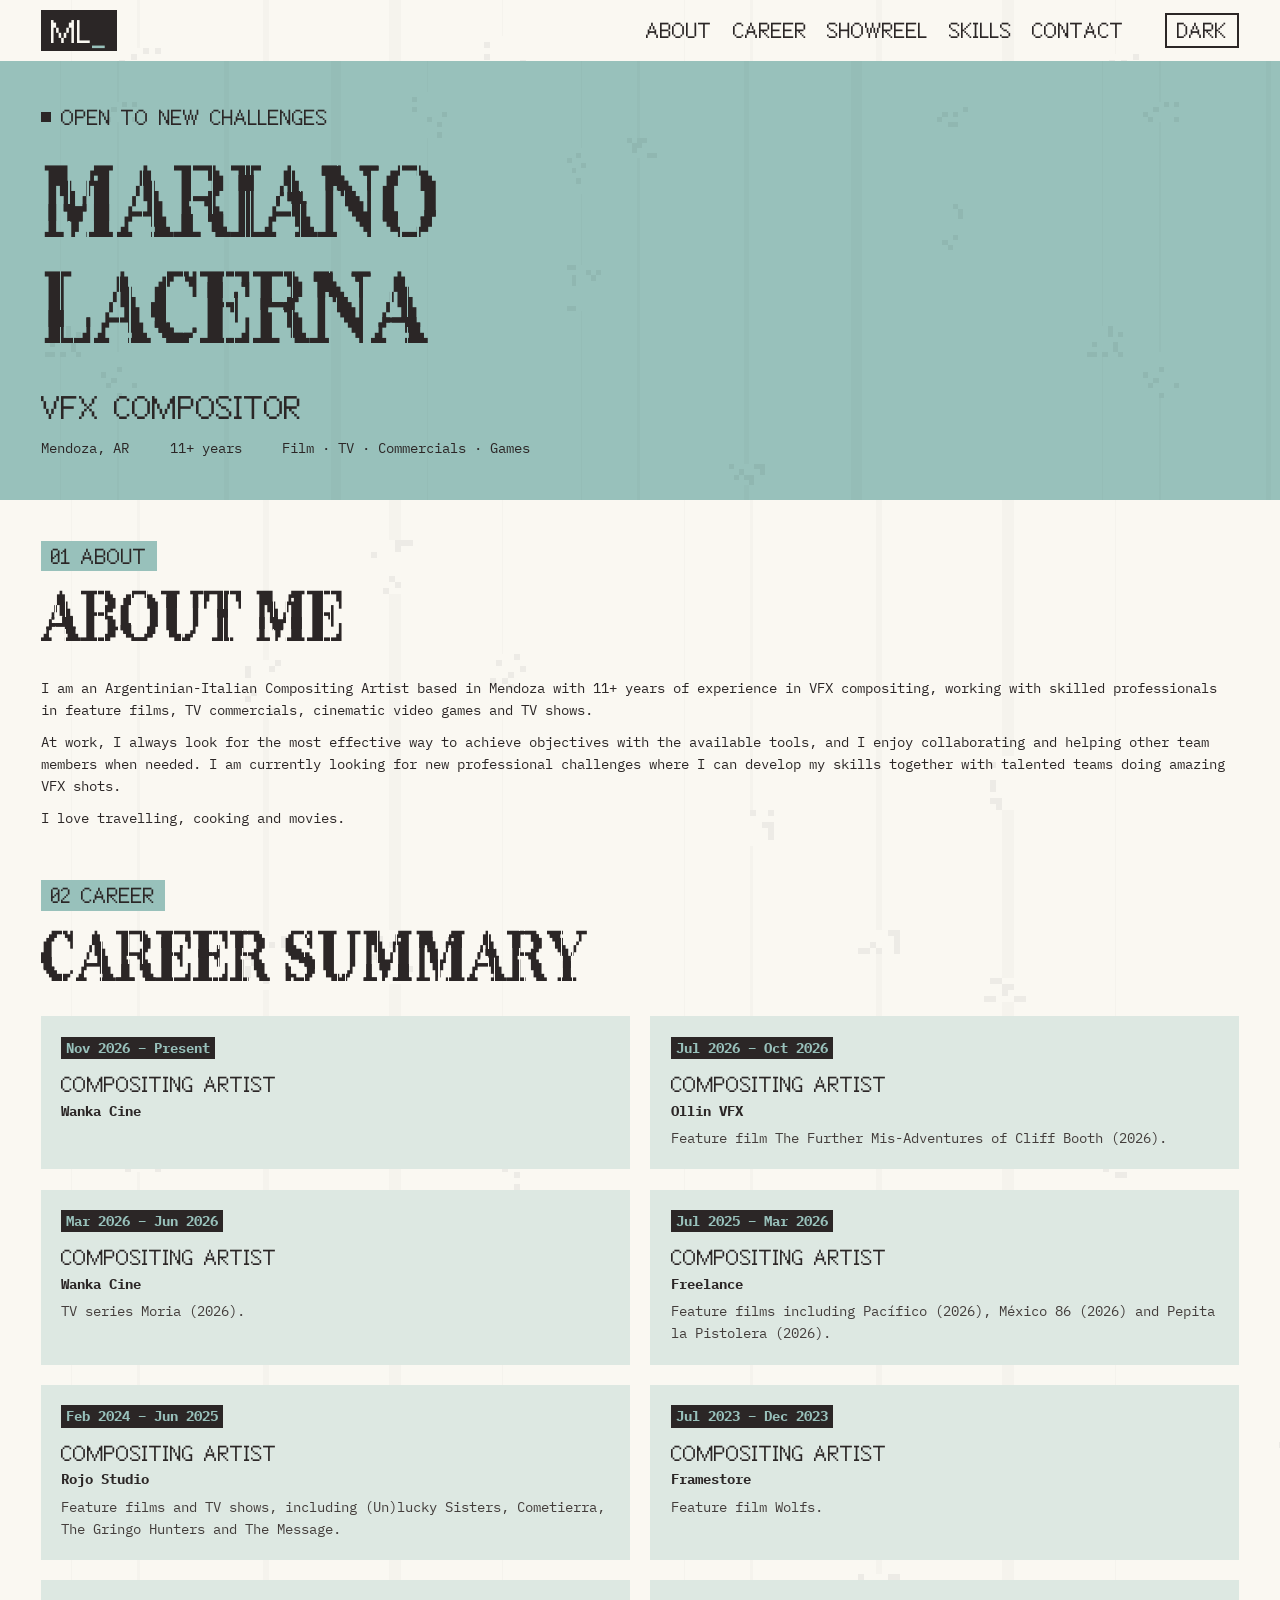
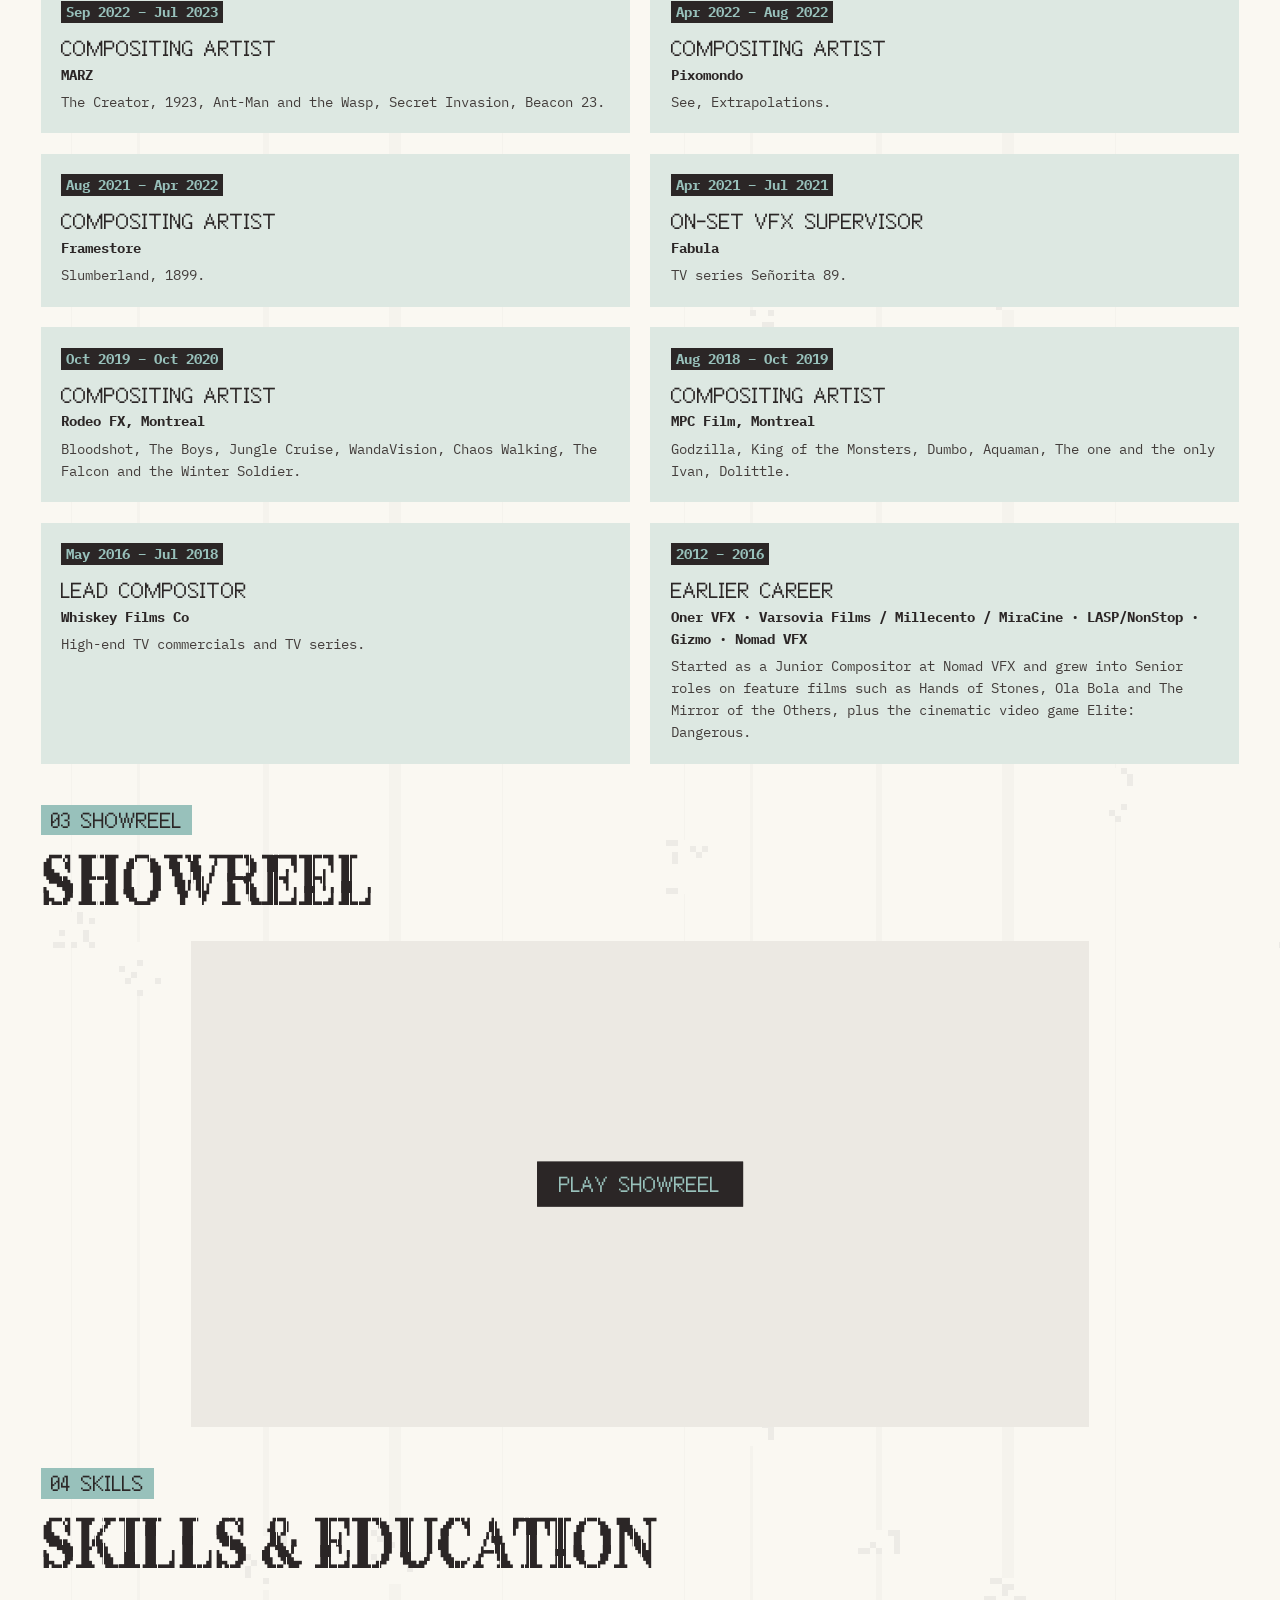
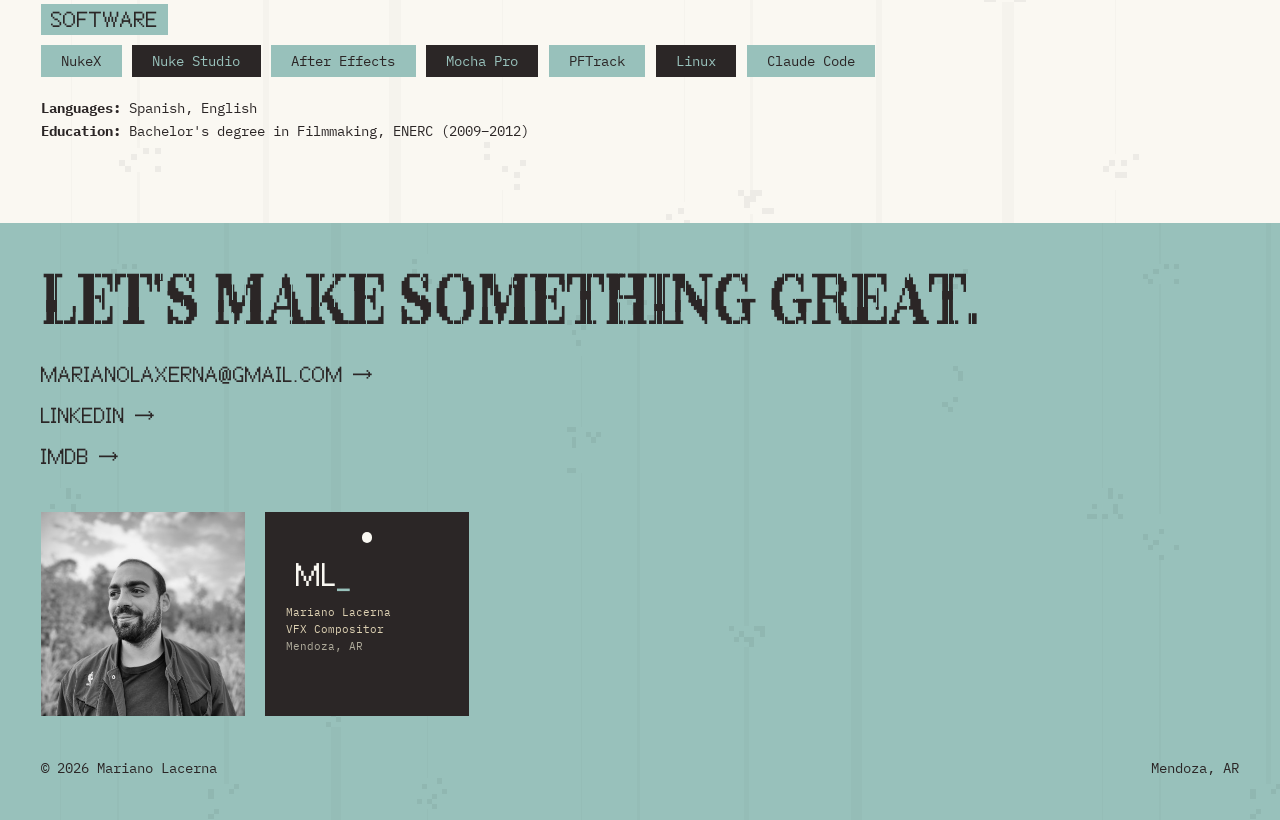
==== commit ec2b7cc2: "Make v2 the main page Co-Authored-By: Claude Sonnet 5.5 <noreply@anthropic.com>" ====
--- a/index.html
+++ b/index.html
@@ -1,15 +1,15 @@
 <!doctype html>
-<html lang="en" data-clave="dv-v1-modo">
+<html lang="en" data-clave="dv-v2-modo">
 <head>
   <meta charset="utf-8">
   <meta name="viewport" content="width=device-width, initial-scale=1">
   <meta name="color-scheme" content="dark light">
-  <meta name="theme-color" content="#080608" media="(prefers-color-scheme: dark)">
-  <meta name="theme-color" content="#fefcfb" media="(prefers-color-scheme: light)">
+  <meta name="theme-color" content="#0a0909" media="(prefers-color-scheme: dark)">
+  <meta name="theme-color" content="#faf8f2" media="(prefers-color-scheme: light)">
   <meta name="description" content="Personal website of Mariano Lacerna, VFX Compositor with 11+ years of experience in feature films, TV shows, commercials and video games.">
   <title>Mariano Lacerna – VFX Compositor</title>
-  <script>try{var m=localStorage.getItem("dv-v1-modo");if(m)document.documentElement.dataset.modo=m;}catch(e){}</script>
-  <link rel="stylesheet" href="v1-tokens.css">
+  <script>try{var m=localStorage.getItem("dv-v2-modo");if(m)document.documentElement.dataset.modo=m;}catch(e){}</script>
+  <link rel="stylesheet" href="v2-tokens.css">
   <link rel="stylesheet" href="dv-base.css">
   <script src="https://player.vimeo.com/api/player.js" defer></script>
   <script src="dv-main.js" defer></script>
--- a/v2-tokens.css
+++ b/v2-tokens.css
@@ -0,0 +1,83 @@
+:root {
+  --font-titulo: "Duermevela Condensed", Georgia, serif;
+  --font-pixel: "Fusion Pixel", monospace;
+  --font-texto: "IBM Plex Mono", ui-monospace, monospace;
+
+  /* Modo oscuro (base) */
+  color-scheme: dark;
+  --fondo: #221e1e;
+  --bloque: #2b2727;
+  --texto: #faf8f2;
+  --texto-suave: #faf8f2;
+  --titulo: #98c1bb;
+  --titulo-bloque: #faf8f2;
+  --boton-fondo: #98c1bb;
+  --boton-texto: #221e1e;
+  --hover-fondo: #ddd1b3;
+  --hover-borde: #ddd1b3;
+  --hover-texto: #221e1e;
+  --precio-texto: #faf8f2;
+  --precio-fondo: transparent;
+  --precio-margen: 0;
+  --nav-hover-texto: #98c1bb;
+  --nav-hover-fondo: transparent;
+  --etiqueta-fondo: #faf8f2;
+  --etiqueta-texto: #221e1e;
+  --etiqueta-suave: #524c49;
+}
+
+/* Modo claro según el sistema */
+@media (prefers-color-scheme: light) {
+  :root:not([data-modo="oscuro"]) {
+    color-scheme: light;
+    --fondo: #faf8f2;
+    --bloque: #ece9e3;
+    --texto: #2b2626;
+    --texto-suave: #433d3b;
+    --titulo: #2b2626;
+    --titulo-bloque: #2b2626;
+    --boton-fondo: #2b2626;
+    --boton-texto: #98c1bb;
+    --hover-fondo: #98c1bb;
+    --hover-borde: #2b2626;
+    --hover-texto: #2b2626;
+    --precio-texto: #2b2626;
+    --precio-fondo: #98c1bb;
+    --precio-margen: 6px;
+    --nav-hover-texto: #2b2626;
+    --nav-hover-fondo: #98c1bb;
+    --etiqueta-fondo: #2b2626;
+    --etiqueta-texto: #ddd1b3;
+    --etiqueta-suave: #b0ac9c;
+  }
+}
+
+/* Modo claro forzado */
+:root[data-modo="claro"] {
+  color-scheme: light;
+  --fondo: #faf8f2;
+  --bloque: #ece9e3;
+  --texto: #2b2626;
+  --texto-suave: #433d3b;
+  --titulo: #2b2626;
+  --titulo-bloque: #2b2626;
+  --boton-fondo: #2b2626;
+  --boton-texto: #98c1bb;
+  --hover-fondo: #98c1bb;
+  --hover-borde: #2b2626;
+  --hover-texto: #2b2626;
+  --precio-texto: #2b2626;
+  --precio-fondo: #98c1bb;
+  --precio-margen: 6px;
+  --nav-hover-texto: #2b2626;
+  --nav-hover-fondo: #98c1bb;
+  --etiqueta-fondo: #2b2626;
+  --etiqueta-texto: #ddd1b3;
+  --etiqueta-suave: #b0ac9c;
+}
+
+/* accent of this version, used for the logo and light mode colour */
+:root { --acento: #98c1bb; }
+
+/* dark mode: near black */
+:root { --fondo: #0a0909; --bloque: #161414; }
